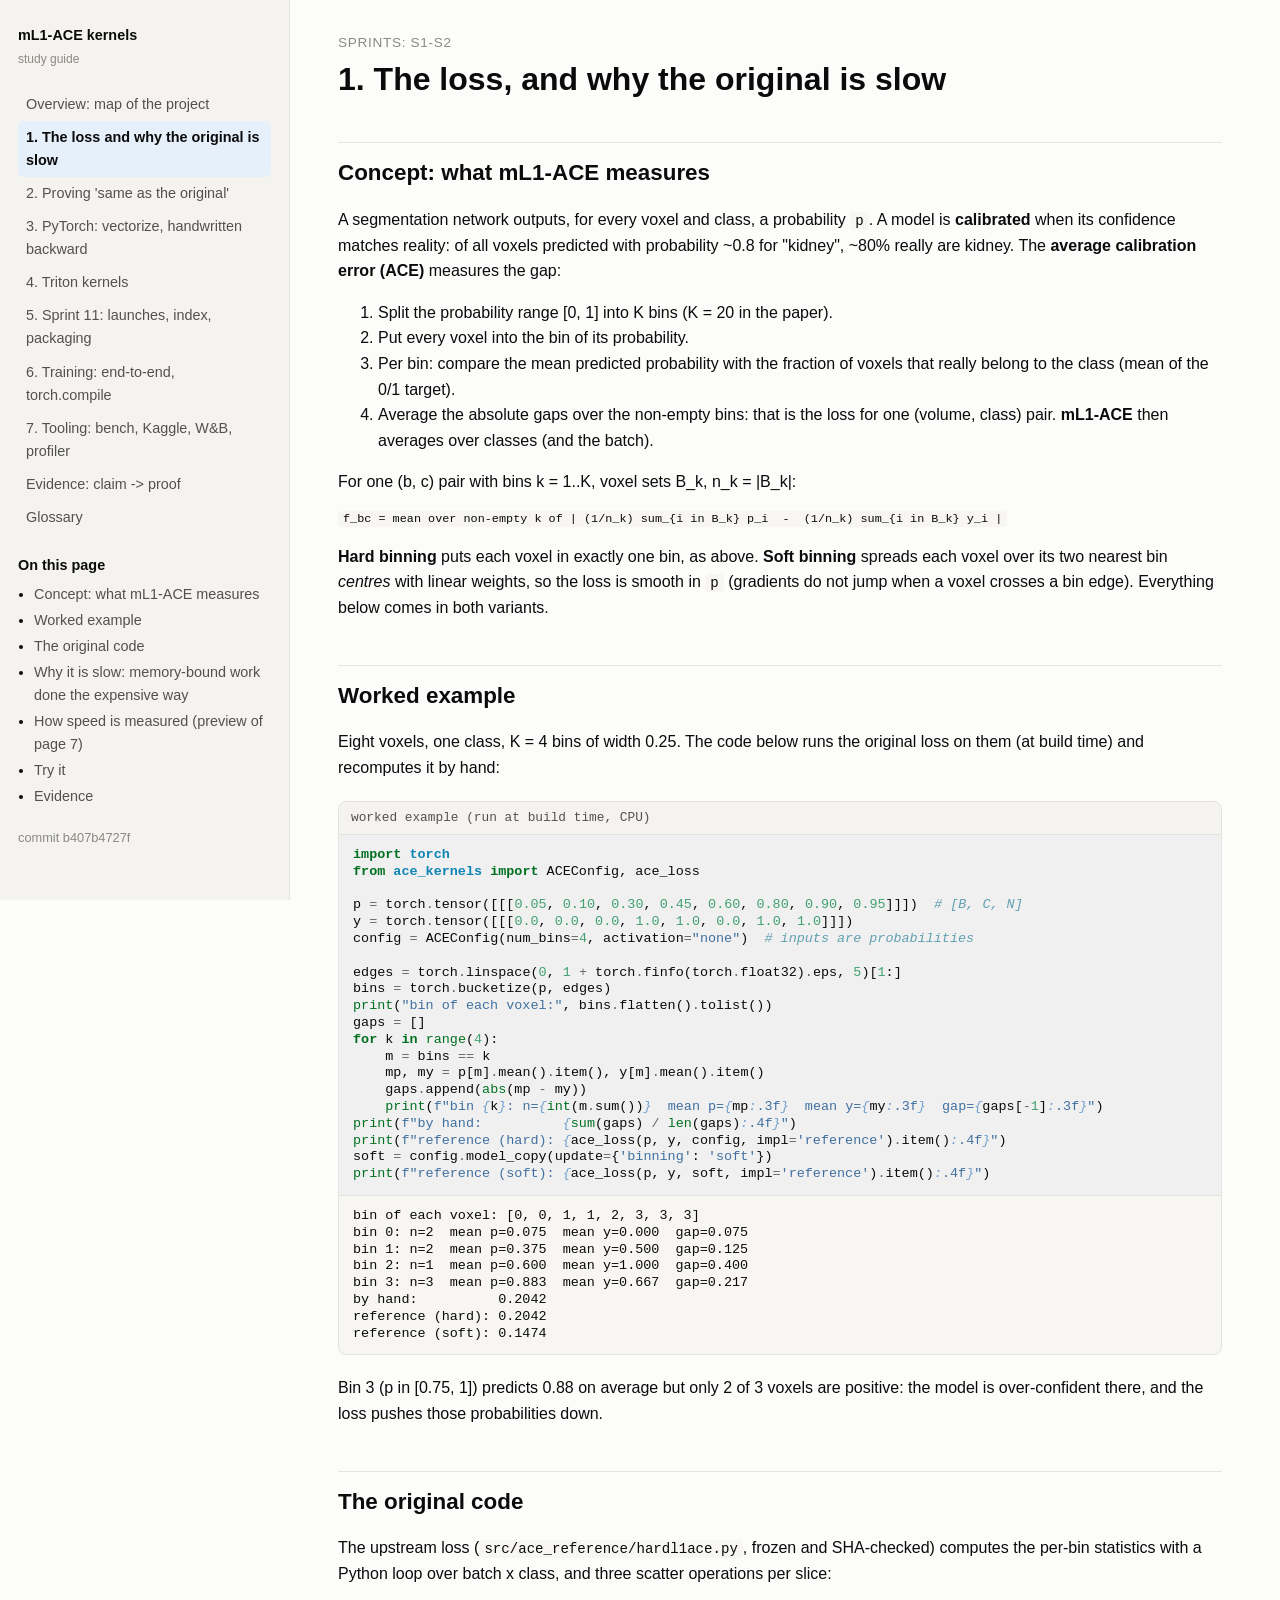
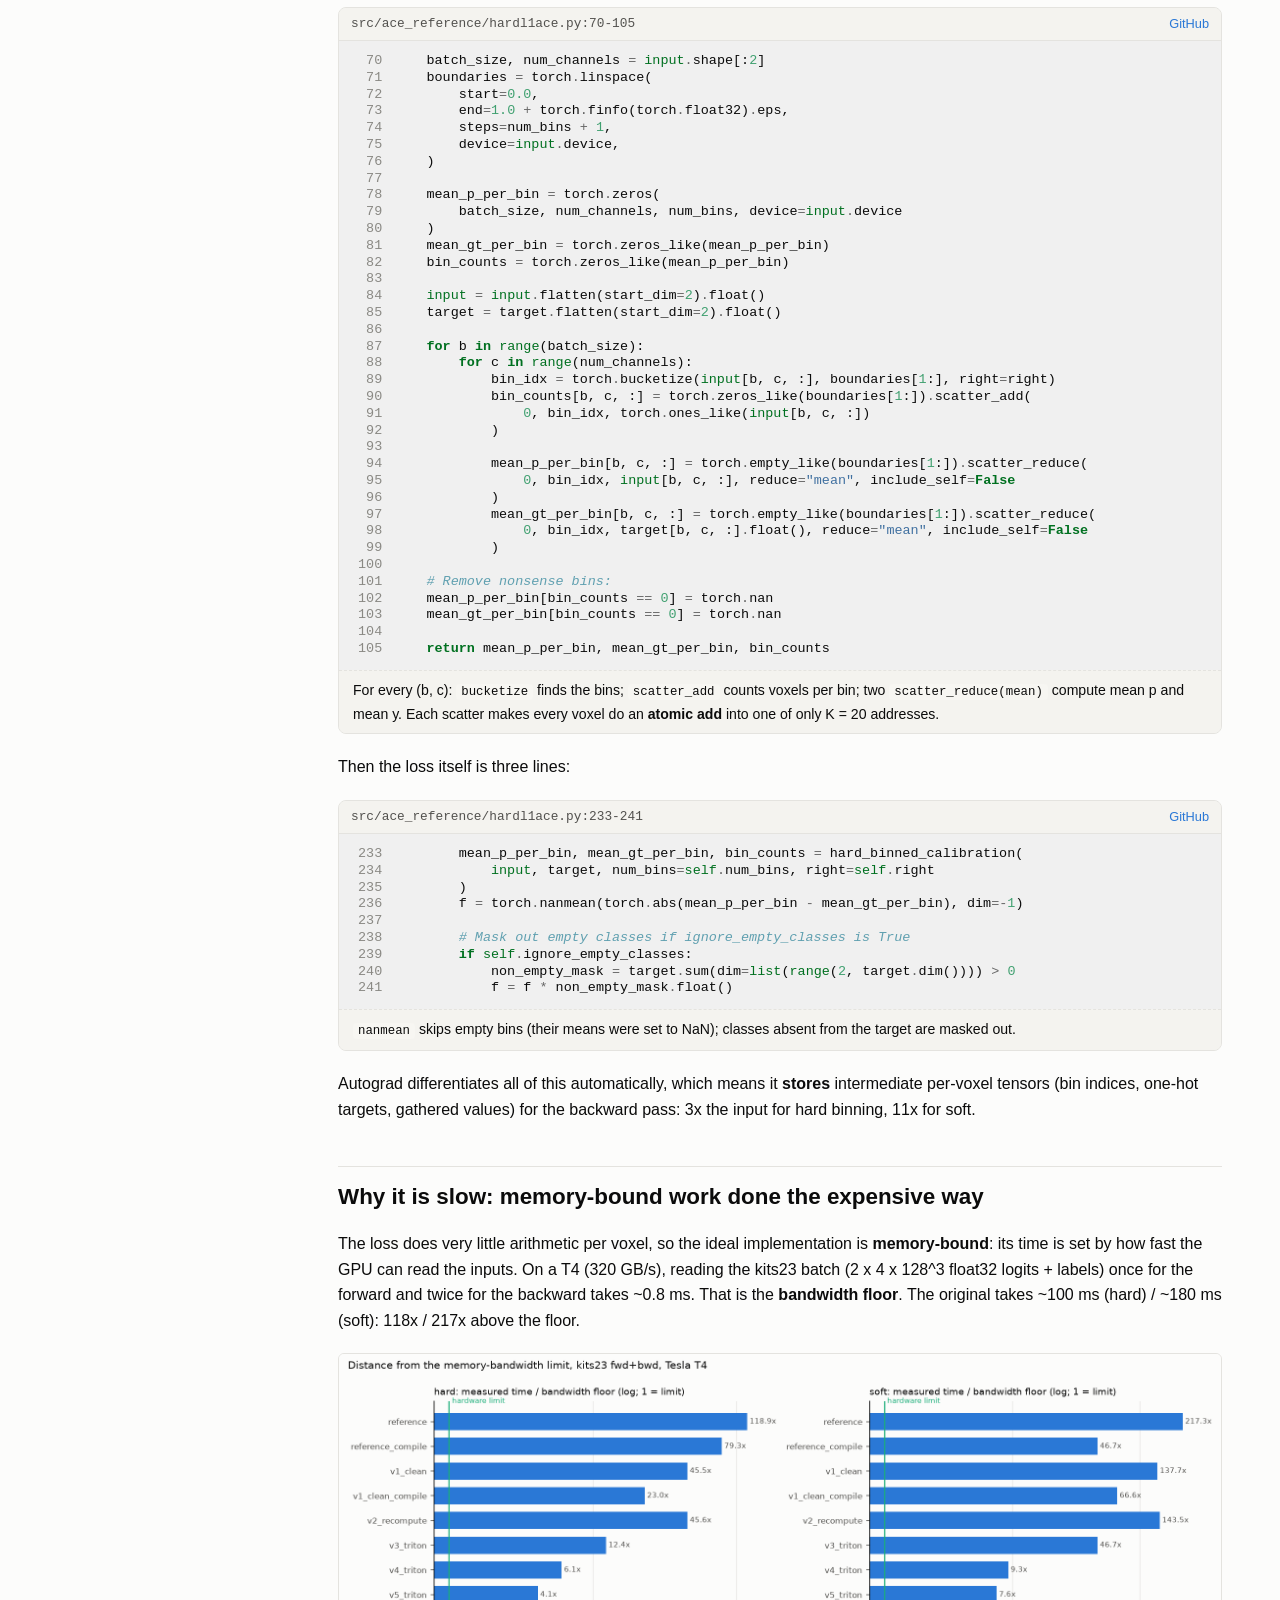
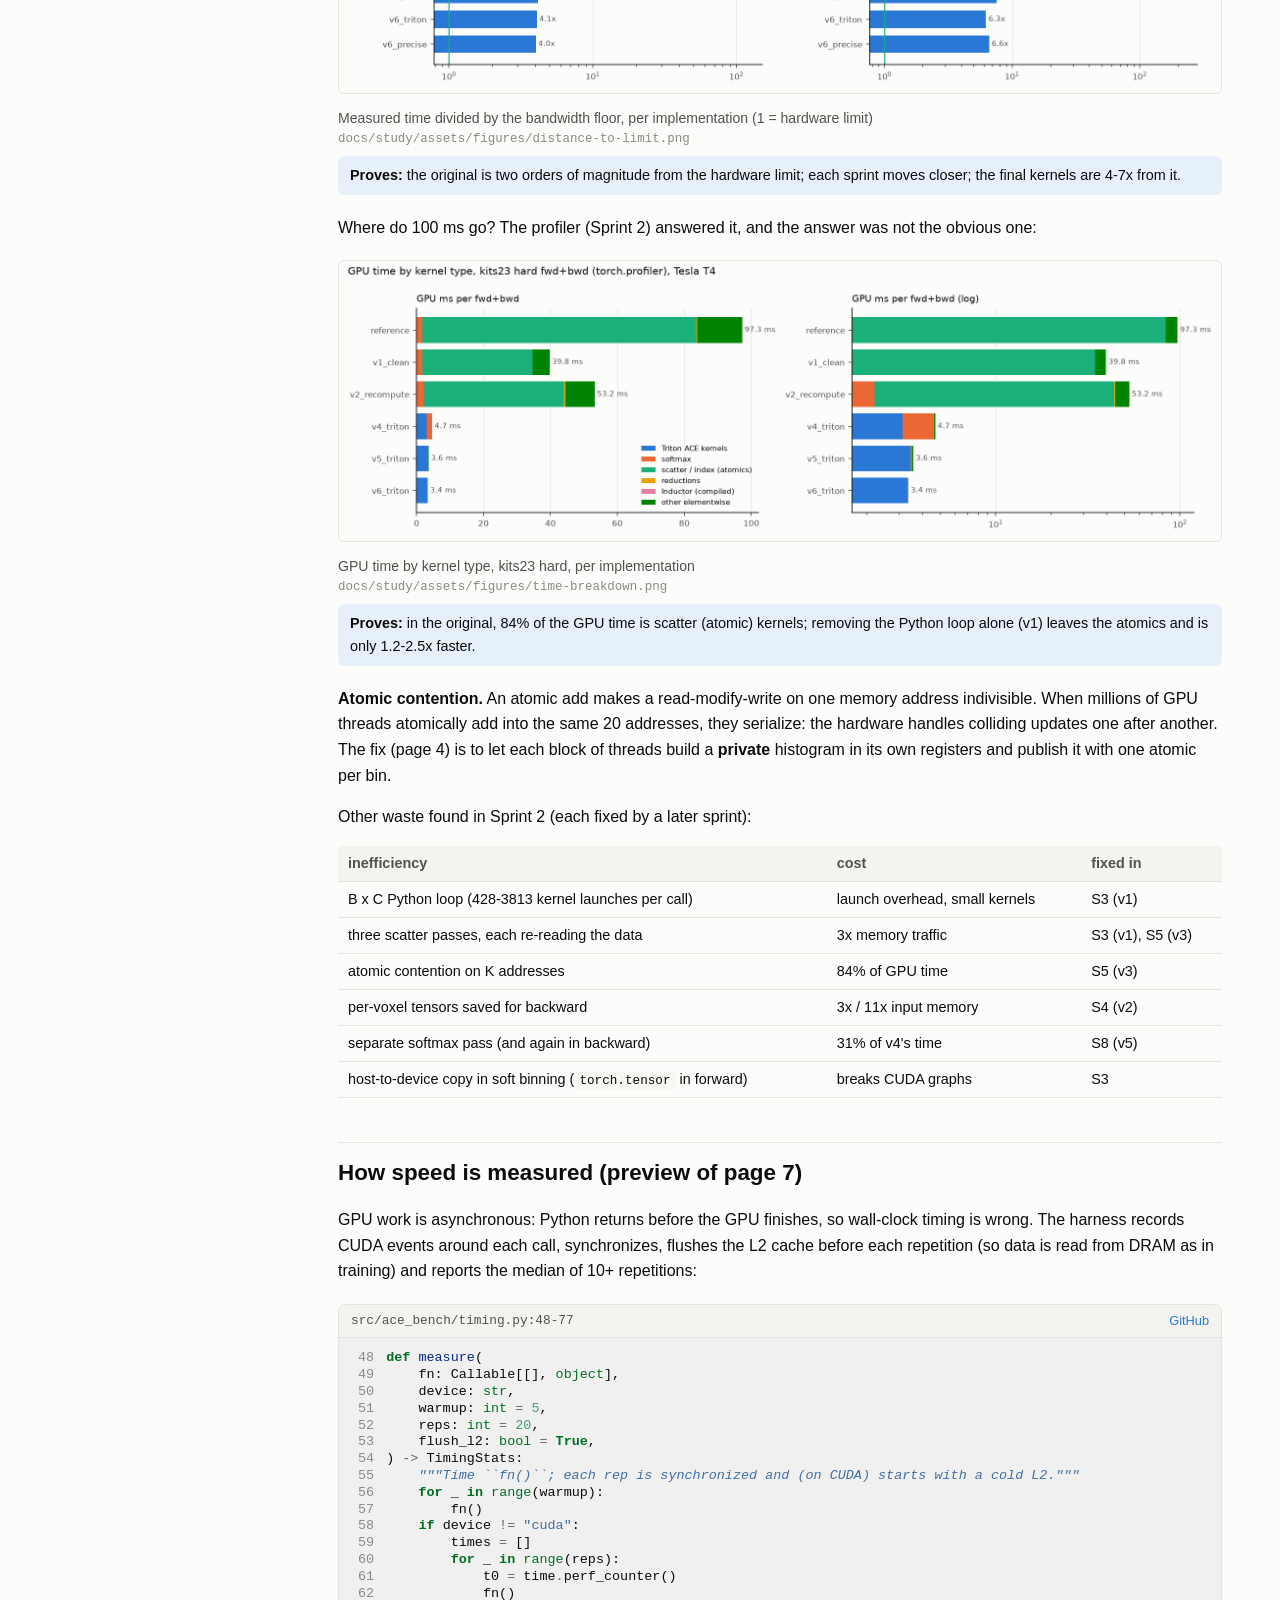
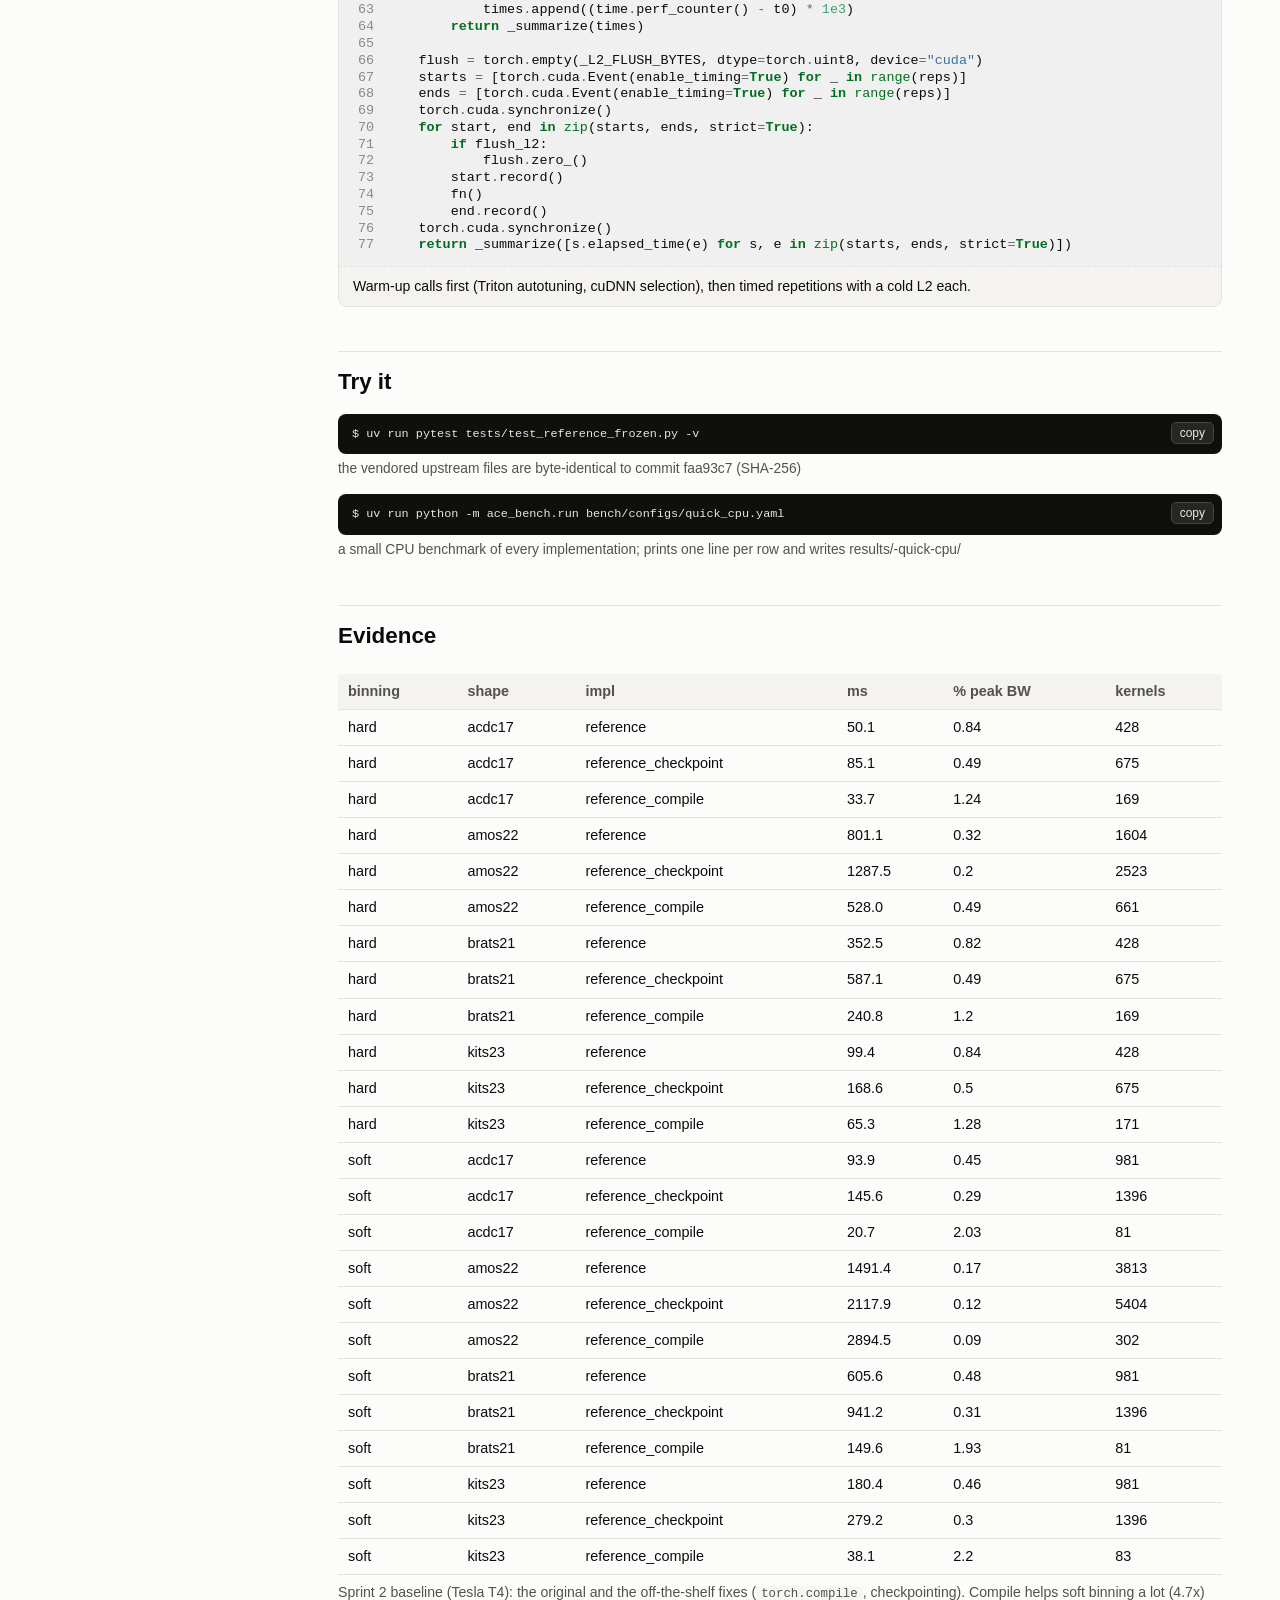
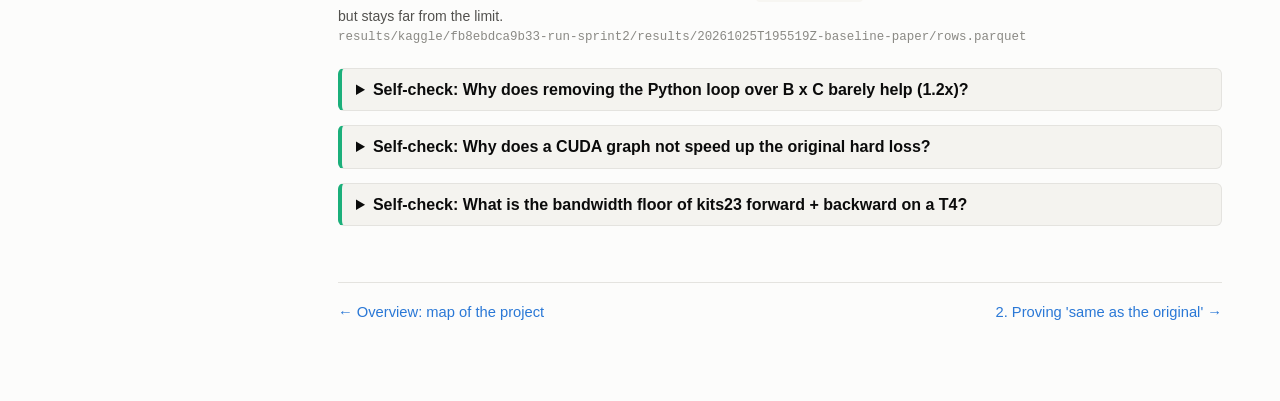
==== docs/study/01-loss.html @ 089df3e0 "Study guide: browser pages for the whole project (docs/study) - ace_bench.study: Markdown + directiv" ====
<!doctype html>
<html lang="en"><head><meta charset="utf-8">
<meta name="viewport" content="width=device-width, initial-scale=1">
<title>1. The loss and why the original is slow | ACE kernels study</title>
<link rel="stylesheet" href="assets/style.css">
<link rel="stylesheet" href="assets/pygments.css">
</head><body>
<aside class="side"><a class="brand" href="index.html">mL1-ACE kernels<br>
<small>study guide</small></a><ol class="pages"><li class=""><a href="index.html">Overview: map of the project</a></li><li class="current"><a href="01-loss.html">1. The loss and why the original is slow</a></li><li class=""><a href="02-correctness.html">2. Proving &#x27;same as the original&#x27;</a></li><li class=""><a href="03-pytorch.html">3. PyTorch: vectorize, handwritten backward</a></li><li class=""><a href="04-triton.html">4. Triton kernels</a></li><li class=""><a href="05-sprint11.html">5. Sprint 11: launches, index, packaging</a></li><li class=""><a href="06-training.html">6. Training: end-to-end, torch.compile</a></li><li class=""><a href="07-tooling.html">7. Tooling: bench, Kaggle, W&amp;B, profiler</a></li><li class=""><a href="evidence.html">Evidence: claim -&gt; proof</a></li><li class=""><a href="glossary.html">Glossary</a></li></ol>
<div class="toc"><b>On this page</b><ul><li><a href="#concept-what-ml1-ace-measures">Concept: what mL1-ACE measures</a></li><li><a href="#worked-example">Worked example</a></li><li><a href="#the-original-code">The original code</a></li><li><a href="#why-it-is-slow-memory-bound-work-done-the-expensive-way">Why it is slow: memory-bound work done the expensive way</a></li><li><a href="#how-speed-is-measured-preview-of-page-7">How speed is measured (preview of page 7)</a></li><li><a href="#try-it">Try it</a></li><li><a href="#evidence">Evidence</a></li></ul></div>
<p class="meta">commit b407b4727f</p></aside>
<main><p class="sprints">Sprints: S1-S2</p><h1 id="1-the-loss-and-why-the-original-is-slow">1. The loss, and why the original is slow</h1>
<h2 id="concept-what-ml1-ace-measures">Concept: what mL1-ACE measures</h2>
<p>A segmentation network outputs, for every voxel and class, a probability <code>p</code>. A
model is <strong>calibrated</strong> when its confidence matches reality: of all voxels predicted
with probability ~0.8 for "kidney", ~80% really are kidney. The <strong>average calibration
error (ACE)</strong> measures the gap:</p>
<ol>
<li>Split the probability range [0, 1] into K bins (K = 20 in the paper).</li>
<li>Put every voxel into the bin of its probability.</li>
<li>Per bin: compare the mean predicted probability with the fraction of voxels that
   really belong to the class (mean of the 0/1 target).</li>
<li>Average the absolute gaps over the non-empty bins: that is the loss for one
   (volume, class) pair. <strong>mL1-ACE</strong> then averages over classes (and the batch).</li>
</ol>
<p>For one (b, c) pair with bins k = 1..K, voxel sets B_k, n_k = |B_k|:</p>
<pre><code>f_bc = mean over non-empty k of | (1/n_k) sum_{i in B_k} p_i  -  (1/n_k) sum_{i in B_k} y_i |
</code></pre>
<p><strong>Hard binning</strong> puts each voxel in exactly one bin, as above. <strong>Soft binning</strong>
spreads each voxel over its two nearest bin <em>centres</em> with linear weights, so the loss
is smooth in <code>p</code> (gradients do not jump when a voxel crosses a bin edge). Everything
below comes in both variants.</p>
<h2 id="worked-example">Worked example</h2>
<p>Eight voxels, one class, K = 4 bins of width 0.25. The code below runs the original
loss on them (at build time) and recomputes it by hand:</p>
<figure class="exec"><div class="code-head"><span class="path">worked example (run at build time, CPU)</span></div><div class="highlight"><pre><span></span><span class="kn">import</span><span class="w"> </span><span class="nn">torch</span>
<span class="kn">from</span><span class="w"> </span><span class="nn">ace_kernels</span><span class="w"> </span><span class="kn">import</span> <span class="n">ACEConfig</span><span class="p">,</span> <span class="n">ace_loss</span>

<span class="n">p</span> <span class="o">=</span> <span class="n">torch</span><span class="o">.</span><span class="n">tensor</span><span class="p">([[[</span><span class="mf">0.05</span><span class="p">,</span> <span class="mf">0.10</span><span class="p">,</span> <span class="mf">0.30</span><span class="p">,</span> <span class="mf">0.45</span><span class="p">,</span> <span class="mf">0.60</span><span class="p">,</span> <span class="mf">0.80</span><span class="p">,</span> <span class="mf">0.90</span><span class="p">,</span> <span class="mf">0.95</span><span class="p">]]])</span>  <span class="c1"># [B, C, N]</span>
<span class="n">y</span> <span class="o">=</span> <span class="n">torch</span><span class="o">.</span><span class="n">tensor</span><span class="p">([[[</span><span class="mf">0.0</span><span class="p">,</span> <span class="mf">0.0</span><span class="p">,</span> <span class="mf">0.0</span><span class="p">,</span> <span class="mf">1.0</span><span class="p">,</span> <span class="mf">1.0</span><span class="p">,</span> <span class="mf">0.0</span><span class="p">,</span> <span class="mf">1.0</span><span class="p">,</span> <span class="mf">1.0</span><span class="p">]]])</span>
<span class="n">config</span> <span class="o">=</span> <span class="n">ACEConfig</span><span class="p">(</span><span class="n">num_bins</span><span class="o">=</span><span class="mi">4</span><span class="p">,</span> <span class="n">activation</span><span class="o">=</span><span class="s2">"none"</span><span class="p">)</span>  <span class="c1"># inputs are probabilities</span>

<span class="n">edges</span> <span class="o">=</span> <span class="n">torch</span><span class="o">.</span><span class="n">linspace</span><span class="p">(</span><span class="mi">0</span><span class="p">,</span> <span class="mi">1</span> <span class="o">+</span> <span class="n">torch</span><span class="o">.</span><span class="n">finfo</span><span class="p">(</span><span class="n">torch</span><span class="o">.</span><span class="n">float32</span><span class="p">)</span><span class="o">.</span><span class="n">eps</span><span class="p">,</span> <span class="mi">5</span><span class="p">)[</span><span class="mi">1</span><span class="p">:]</span>
<span class="n">bins</span> <span class="o">=</span> <span class="n">torch</span><span class="o">.</span><span class="n">bucketize</span><span class="p">(</span><span class="n">p</span><span class="p">,</span> <span class="n">edges</span><span class="p">)</span>
<span class="nb">print</span><span class="p">(</span><span class="s2">"bin of each voxel:"</span><span class="p">,</span> <span class="n">bins</span><span class="o">.</span><span class="n">flatten</span><span class="p">()</span><span class="o">.</span><span class="n">tolist</span><span class="p">())</span>
<span class="n">gaps</span> <span class="o">=</span> <span class="p">[]</span>
<span class="k">for</span> <span class="n">k</span> <span class="ow">in</span> <span class="nb">range</span><span class="p">(</span><span class="mi">4</span><span class="p">):</span>
    <span class="n">m</span> <span class="o">=</span> <span class="n">bins</span> <span class="o">==</span> <span class="n">k</span>
    <span class="n">mp</span><span class="p">,</span> <span class="n">my</span> <span class="o">=</span> <span class="n">p</span><span class="p">[</span><span class="n">m</span><span class="p">]</span><span class="o">.</span><span class="n">mean</span><span class="p">()</span><span class="o">.</span><span class="n">item</span><span class="p">(),</span> <span class="n">y</span><span class="p">[</span><span class="n">m</span><span class="p">]</span><span class="o">.</span><span class="n">mean</span><span class="p">()</span><span class="o">.</span><span class="n">item</span><span class="p">()</span>
    <span class="n">gaps</span><span class="o">.</span><span class="n">append</span><span class="p">(</span><span class="nb">abs</span><span class="p">(</span><span class="n">mp</span> <span class="o">-</span> <span class="n">my</span><span class="p">))</span>
    <span class="nb">print</span><span class="p">(</span><span class="sa">f</span><span class="s2">"bin </span><span class="si">{</span><span class="n">k</span><span class="si">}</span><span class="s2">: n=</span><span class="si">{</span><span class="nb">int</span><span class="p">(</span><span class="n">m</span><span class="o">.</span><span class="n">sum</span><span class="p">())</span><span class="si">}</span><span class="s2">  mean p=</span><span class="si">{</span><span class="n">mp</span><span class="si">:</span><span class="s2">.3f</span><span class="si">}</span><span class="s2">  mean y=</span><span class="si">{</span><span class="n">my</span><span class="si">:</span><span class="s2">.3f</span><span class="si">}</span><span class="s2">  gap=</span><span class="si">{</span><span class="n">gaps</span><span class="p">[</span><span class="o">-</span><span class="mi">1</span><span class="p">]</span><span class="si">:</span><span class="s2">.3f</span><span class="si">}</span><span class="s2">"</span><span class="p">)</span>
<span class="nb">print</span><span class="p">(</span><span class="sa">f</span><span class="s2">"by hand:          </span><span class="si">{</span><span class="nb">sum</span><span class="p">(</span><span class="n">gaps</span><span class="p">)</span><span class="w"> </span><span class="o">/</span><span class="w"> </span><span class="nb">len</span><span class="p">(</span><span class="n">gaps</span><span class="p">)</span><span class="si">:</span><span class="s2">.4f</span><span class="si">}</span><span class="s2">"</span><span class="p">)</span>
<span class="nb">print</span><span class="p">(</span><span class="sa">f</span><span class="s2">"reference (hard): </span><span class="si">{</span><span class="n">ace_loss</span><span class="p">(</span><span class="n">p</span><span class="p">,</span><span class="w"> </span><span class="n">y</span><span class="p">,</span><span class="w"> </span><span class="n">config</span><span class="p">,</span><span class="w"> </span><span class="n">impl</span><span class="o">=</span><span class="s1">'reference'</span><span class="p">)</span><span class="o">.</span><span class="n">item</span><span class="p">()</span><span class="si">:</span><span class="s2">.4f</span><span class="si">}</span><span class="s2">"</span><span class="p">)</span>
<span class="n">soft</span> <span class="o">=</span> <span class="n">config</span><span class="o">.</span><span class="n">model_copy</span><span class="p">(</span><span class="n">update</span><span class="o">=</span><span class="p">{</span><span class="s1">'binning'</span><span class="p">:</span> <span class="s1">'soft'</span><span class="p">})</span>
<span class="nb">print</span><span class="p">(</span><span class="sa">f</span><span class="s2">"reference (soft): </span><span class="si">{</span><span class="n">ace_loss</span><span class="p">(</span><span class="n">p</span><span class="p">,</span><span class="w"> </span><span class="n">y</span><span class="p">,</span><span class="w"> </span><span class="n">soft</span><span class="p">,</span><span class="w"> </span><span class="n">impl</span><span class="o">=</span><span class="s1">'reference'</span><span class="p">)</span><span class="o">.</span><span class="n">item</span><span class="p">()</span><span class="si">:</span><span class="s2">.4f</span><span class="si">}</span><span class="s2">"</span><span class="p">)</span>
</pre></div>
<pre class="output">bin of each voxel: [0, 0, 1, 1, 2, 3, 3, 3]
bin 0: n=2  mean p=0.075  mean y=0.000  gap=0.075
bin 1: n=2  mean p=0.375  mean y=0.500  gap=0.125
bin 2: n=1  mean p=0.600  mean y=1.000  gap=0.400
bin 3: n=3  mean p=0.883  mean y=0.667  gap=0.217
by hand:          0.2042
reference (hard): 0.2042
reference (soft): 0.1474</pre></figure>
<p>Bin 3 (p in [0.75, 1]) predicts 0.88 on average but only 2 of 3 voxels are positive:
the model is over-confident there, and the loss pushes those probabilities down.</p>
<h2 id="the-original-code">The original code</h2>
<p>The upstream loss (<code>src/ace_reference/hardl1ace.py</code>, frozen and SHA-checked) computes
the per-bin statistics with a Python loop over batch x class, and three scatter
operations per slice:</p>
<figure class="code"><div class="code-head"><span class="path">src/ace_reference/hardl1ace.py:70-105</span><a href="https://github.com/kapitan05/ace-kernels/blob/b407b4727fb5e70160d718f64cf7debc8ea716c3/src/ace_reference/hardl1ace.py#L70-L105" target="_blank" rel="noopener">GitHub</a></div><div class="highlight"><pre><span></span><span class="linenos"> 70</span>    <span class="n">batch_size</span><span class="p">,</span> <span class="n">num_channels</span> <span class="o">=</span> <span class="nb">input</span><span class="o">.</span><span class="n">shape</span><span class="p">[:</span><span class="mi">2</span><span class="p">]</span>
<span class="linenos"> 71</span>    <span class="n">boundaries</span> <span class="o">=</span> <span class="n">torch</span><span class="o">.</span><span class="n">linspace</span><span class="p">(</span>
<span class="linenos"> 72</span>        <span class="n">start</span><span class="o">=</span><span class="mf">0.0</span><span class="p">,</span>
<span class="linenos"> 73</span>        <span class="n">end</span><span class="o">=</span><span class="mf">1.0</span> <span class="o">+</span> <span class="n">torch</span><span class="o">.</span><span class="n">finfo</span><span class="p">(</span><span class="n">torch</span><span class="o">.</span><span class="n">float32</span><span class="p">)</span><span class="o">.</span><span class="n">eps</span><span class="p">,</span>
<span class="linenos"> 74</span>        <span class="n">steps</span><span class="o">=</span><span class="n">num_bins</span> <span class="o">+</span> <span class="mi">1</span><span class="p">,</span>
<span class="linenos"> 75</span>        <span class="n">device</span><span class="o">=</span><span class="nb">input</span><span class="o">.</span><span class="n">device</span><span class="p">,</span>
<span class="linenos"> 76</span>    <span class="p">)</span>
<span class="linenos"> 77</span>
<span class="linenos"> 78</span>    <span class="n">mean_p_per_bin</span> <span class="o">=</span> <span class="n">torch</span><span class="o">.</span><span class="n">zeros</span><span class="p">(</span>
<span class="linenos"> 79</span>        <span class="n">batch_size</span><span class="p">,</span> <span class="n">num_channels</span><span class="p">,</span> <span class="n">num_bins</span><span class="p">,</span> <span class="n">device</span><span class="o">=</span><span class="nb">input</span><span class="o">.</span><span class="n">device</span>
<span class="linenos"> 80</span>    <span class="p">)</span>
<span class="linenos"> 81</span>    <span class="n">mean_gt_per_bin</span> <span class="o">=</span> <span class="n">torch</span><span class="o">.</span><span class="n">zeros_like</span><span class="p">(</span><span class="n">mean_p_per_bin</span><span class="p">)</span>
<span class="linenos"> 82</span>    <span class="n">bin_counts</span> <span class="o">=</span> <span class="n">torch</span><span class="o">.</span><span class="n">zeros_like</span><span class="p">(</span><span class="n">mean_p_per_bin</span><span class="p">)</span>
<span class="linenos"> 83</span>
<span class="linenos"> 84</span>    <span class="nb">input</span> <span class="o">=</span> <span class="nb">input</span><span class="o">.</span><span class="n">flatten</span><span class="p">(</span><span class="n">start_dim</span><span class="o">=</span><span class="mi">2</span><span class="p">)</span><span class="o">.</span><span class="n">float</span><span class="p">()</span>
<span class="linenos"> 85</span>    <span class="n">target</span> <span class="o">=</span> <span class="n">target</span><span class="o">.</span><span class="n">flatten</span><span class="p">(</span><span class="n">start_dim</span><span class="o">=</span><span class="mi">2</span><span class="p">)</span><span class="o">.</span><span class="n">float</span><span class="p">()</span>
<span class="linenos"> 86</span>
<span class="linenos"> 87</span>    <span class="k">for</span> <span class="n">b</span> <span class="ow">in</span> <span class="nb">range</span><span class="p">(</span><span class="n">batch_size</span><span class="p">):</span>
<span class="linenos"> 88</span>        <span class="k">for</span> <span class="n">c</span> <span class="ow">in</span> <span class="nb">range</span><span class="p">(</span><span class="n">num_channels</span><span class="p">):</span>
<span class="linenos"> 89</span>            <span class="n">bin_idx</span> <span class="o">=</span> <span class="n">torch</span><span class="o">.</span><span class="n">bucketize</span><span class="p">(</span><span class="nb">input</span><span class="p">[</span><span class="n">b</span><span class="p">,</span> <span class="n">c</span><span class="p">,</span> <span class="p">:],</span> <span class="n">boundaries</span><span class="p">[</span><span class="mi">1</span><span class="p">:],</span> <span class="n">right</span><span class="o">=</span><span class="n">right</span><span class="p">)</span>
<span class="linenos"> 90</span>            <span class="n">bin_counts</span><span class="p">[</span><span class="n">b</span><span class="p">,</span> <span class="n">c</span><span class="p">,</span> <span class="p">:]</span> <span class="o">=</span> <span class="n">torch</span><span class="o">.</span><span class="n">zeros_like</span><span class="p">(</span><span class="n">boundaries</span><span class="p">[</span><span class="mi">1</span><span class="p">:])</span><span class="o">.</span><span class="n">scatter_add</span><span class="p">(</span>
<span class="linenos"> 91</span>                <span class="mi">0</span><span class="p">,</span> <span class="n">bin_idx</span><span class="p">,</span> <span class="n">torch</span><span class="o">.</span><span class="n">ones_like</span><span class="p">(</span><span class="nb">input</span><span class="p">[</span><span class="n">b</span><span class="p">,</span> <span class="n">c</span><span class="p">,</span> <span class="p">:])</span>
<span class="linenos"> 92</span>            <span class="p">)</span>
<span class="linenos"> 93</span>
<span class="linenos"> 94</span>            <span class="n">mean_p_per_bin</span><span class="p">[</span><span class="n">b</span><span class="p">,</span> <span class="n">c</span><span class="p">,</span> <span class="p">:]</span> <span class="o">=</span> <span class="n">torch</span><span class="o">.</span><span class="n">empty_like</span><span class="p">(</span><span class="n">boundaries</span><span class="p">[</span><span class="mi">1</span><span class="p">:])</span><span class="o">.</span><span class="n">scatter_reduce</span><span class="p">(</span>
<span class="linenos"> 95</span>                <span class="mi">0</span><span class="p">,</span> <span class="n">bin_idx</span><span class="p">,</span> <span class="nb">input</span><span class="p">[</span><span class="n">b</span><span class="p">,</span> <span class="n">c</span><span class="p">,</span> <span class="p">:],</span> <span class="n">reduce</span><span class="o">=</span><span class="s2">"mean"</span><span class="p">,</span> <span class="n">include_self</span><span class="o">=</span><span class="kc">False</span>
<span class="linenos"> 96</span>            <span class="p">)</span>
<span class="linenos"> 97</span>            <span class="n">mean_gt_per_bin</span><span class="p">[</span><span class="n">b</span><span class="p">,</span> <span class="n">c</span><span class="p">,</span> <span class="p">:]</span> <span class="o">=</span> <span class="n">torch</span><span class="o">.</span><span class="n">empty_like</span><span class="p">(</span><span class="n">boundaries</span><span class="p">[</span><span class="mi">1</span><span class="p">:])</span><span class="o">.</span><span class="n">scatter_reduce</span><span class="p">(</span>
<span class="linenos"> 98</span>                <span class="mi">0</span><span class="p">,</span> <span class="n">bin_idx</span><span class="p">,</span> <span class="n">target</span><span class="p">[</span><span class="n">b</span><span class="p">,</span> <span class="n">c</span><span class="p">,</span> <span class="p">:]</span><span class="o">.</span><span class="n">float</span><span class="p">(),</span> <span class="n">reduce</span><span class="o">=</span><span class="s2">"mean"</span><span class="p">,</span> <span class="n">include_self</span><span class="o">=</span><span class="kc">False</span>
<span class="linenos"> 99</span>            <span class="p">)</span>
<span class="linenos">100</span>
<span class="linenos">101</span>    <span class="c1"># Remove nonsense bins:</span>
<span class="linenos">102</span>    <span class="n">mean_p_per_bin</span><span class="p">[</span><span class="n">bin_counts</span> <span class="o">==</span> <span class="mi">0</span><span class="p">]</span> <span class="o">=</span> <span class="n">torch</span><span class="o">.</span><span class="n">nan</span>
<span class="linenos">103</span>    <span class="n">mean_gt_per_bin</span><span class="p">[</span><span class="n">bin_counts</span> <span class="o">==</span> <span class="mi">0</span><span class="p">]</span> <span class="o">=</span> <span class="n">torch</span><span class="o">.</span><span class="n">nan</span>
<span class="linenos">104</span>
<span class="linenos">105</span>    <span class="k">return</span> <span class="n">mean_p_per_bin</span><span class="p">,</span> <span class="n">mean_gt_per_bin</span><span class="p">,</span> <span class="n">bin_counts</span>
</pre></div>
<p class="code-note">For every (b, c): <code>bucketize</code> finds the bins; <code>scatter_add</code> counts voxels per bin; two <code>scatter_reduce(mean)</code> compute mean p and mean y. Each scatter makes every voxel do an <strong>atomic add</strong> into one of only K = 20 addresses.</p></figure>
<p>Then the loss itself is three lines:</p>
<figure class="code"><div class="code-head"><span class="path">src/ace_reference/hardl1ace.py:233-241</span><a href="https://github.com/kapitan05/ace-kernels/blob/b407b4727fb5e70160d718f64cf7debc8ea716c3/src/ace_reference/hardl1ace.py#L233-L241" target="_blank" rel="noopener">GitHub</a></div><div class="highlight"><pre><span></span><span class="linenos">233</span>        <span class="n">mean_p_per_bin</span><span class="p">,</span> <span class="n">mean_gt_per_bin</span><span class="p">,</span> <span class="n">bin_counts</span> <span class="o">=</span> <span class="n">hard_binned_calibration</span><span class="p">(</span>
<span class="linenos">234</span>            <span class="nb">input</span><span class="p">,</span> <span class="n">target</span><span class="p">,</span> <span class="n">num_bins</span><span class="o">=</span><span class="bp">self</span><span class="o">.</span><span class="n">num_bins</span><span class="p">,</span> <span class="n">right</span><span class="o">=</span><span class="bp">self</span><span class="o">.</span><span class="n">right</span>
<span class="linenos">235</span>        <span class="p">)</span>
<span class="linenos">236</span>        <span class="n">f</span> <span class="o">=</span> <span class="n">torch</span><span class="o">.</span><span class="n">nanmean</span><span class="p">(</span><span class="n">torch</span><span class="o">.</span><span class="n">abs</span><span class="p">(</span><span class="n">mean_p_per_bin</span> <span class="o">-</span> <span class="n">mean_gt_per_bin</span><span class="p">),</span> <span class="n">dim</span><span class="o">=-</span><span class="mi">1</span><span class="p">)</span>
<span class="linenos">237</span>
<span class="linenos">238</span>        <span class="c1"># Mask out empty classes if ignore_empty_classes is True</span>
<span class="linenos">239</span>        <span class="k">if</span> <span class="bp">self</span><span class="o">.</span><span class="n">ignore_empty_classes</span><span class="p">:</span>
<span class="linenos">240</span>            <span class="n">non_empty_mask</span> <span class="o">=</span> <span class="n">target</span><span class="o">.</span><span class="n">sum</span><span class="p">(</span><span class="n">dim</span><span class="o">=</span><span class="nb">list</span><span class="p">(</span><span class="nb">range</span><span class="p">(</span><span class="mi">2</span><span class="p">,</span> <span class="n">target</span><span class="o">.</span><span class="n">dim</span><span class="p">())))</span> <span class="o">&gt;</span> <span class="mi">0</span>
<span class="linenos">241</span>            <span class="n">f</span> <span class="o">=</span> <span class="n">f</span> <span class="o">*</span> <span class="n">non_empty_mask</span><span class="o">.</span><span class="n">float</span><span class="p">()</span>
</pre></div>
<p class="code-note"><code>nanmean</code> skips empty bins (their means were set to NaN); classes absent from the target are masked out.</p></figure>
<p>Autograd differentiates all of this automatically, which means it <strong>stores</strong>
intermediate per-voxel tensors (bin indices, one-hot targets, gathered values) for the
backward pass: 3x the input for hard binning, 11x for soft.</p>
<h2 id="why-it-is-slow-memory-bound-work-done-the-expensive-way">Why it is slow: memory-bound work done the expensive way</h2>
<p>The loss does very little arithmetic per voxel, so the ideal implementation is
<strong>memory-bound</strong>: its time is set by how fast the GPU can read the inputs. On a T4
(320 GB/s), reading the kits23 batch (2 x 4 x 128^3 float32 logits + labels) once for
the forward and twice for the backward takes ~0.8 ms. That is the <strong>bandwidth floor</strong>.
The original takes ~100 ms (hard) / ~180 ms (soft): 118x / 217x above the floor.</p>
<figure class="plot"><img src="assets/plots/docs_study_assets_figures_distance-to-limit.png" alt="Measured time divided by the bandwidth floor, per implementation (1 = hardware limit)" loading="lazy"><figcaption>Measured time divided by the bandwidth floor, per implementation (1 = hardware limit) <span class="src">docs/study/assets/figures/distance-to-limit.png</span></figcaption><p class="proves"><b>Proves:</b> the original is two orders of magnitude from the hardware limit; each sprint moves closer; the final kernels are 4-7x from it.</p></figure>
<p>Where do 100 ms go? The profiler (Sprint 2) answered it, and the answer was not the
obvious one:</p>
<figure class="plot"><img src="assets/plots/docs_study_assets_figures_time-breakdown.png" alt="GPU time by kernel type, kits23 hard, per implementation" loading="lazy"><figcaption>GPU time by kernel type, kits23 hard, per implementation <span class="src">docs/study/assets/figures/time-breakdown.png</span></figcaption><p class="proves"><b>Proves:</b> in the original, 84% of the GPU time is scatter (atomic) kernels; removing the Python loop alone (v1) leaves the atomics and is only 1.2-2.5x faster.</p></figure>
<p><strong>Atomic contention.</strong> An atomic add makes a read-modify-write on one memory address
indivisible. When millions of GPU threads atomically add into the same 20 addresses,
they serialize: the hardware handles colliding updates one after another. The fix
(page 4) is to let each block of threads build a <strong>private</strong> histogram in its own
registers and publish it with one atomic per bin.</p>
<p>Other waste found in Sprint 2 (each fixed by a later sprint):</p>
<table>
<thead>
<tr>
<th>inefficiency</th>
<th>cost</th>
<th>fixed in</th>
</tr>
</thead>
<tbody>
<tr>
<td>B x C Python loop (428-3813 kernel launches per call)</td>
<td>launch overhead, small kernels</td>
<td>S3 (v1)</td>
</tr>
<tr>
<td>three scatter passes, each re-reading the data</td>
<td>3x memory traffic</td>
<td>S3 (v1), S5 (v3)</td>
</tr>
<tr>
<td>atomic contention on K addresses</td>
<td>84% of GPU time</td>
<td>S5 (v3)</td>
</tr>
<tr>
<td>per-voxel tensors saved for backward</td>
<td>3x / 11x input memory</td>
<td>S4 (v2)</td>
</tr>
<tr>
<td>separate softmax pass (and again in backward)</td>
<td>31% of v4's time</td>
<td>S8 (v5)</td>
</tr>
<tr>
<td>host-to-device copy in soft binning (<code>torch.tensor</code> in forward)</td>
<td>breaks CUDA graphs</td>
<td>S3</td>
</tr>
</tbody>
</table>
<h2 id="how-speed-is-measured-preview-of-page-7">How speed is measured (preview of page 7)</h2>
<p>GPU work is asynchronous: Python returns before the GPU finishes, so wall-clock timing
is wrong. The harness records CUDA events around each call, synchronizes, flushes the
L2 cache before each repetition (so data is read from DRAM as in training) and reports
the median of 10+ repetitions:</p>
<figure class="code"><div class="code-head"><span class="path">src/ace_bench/timing.py:48-77</span><a href="https://github.com/kapitan05/ace-kernels/blob/b407b4727fb5e70160d718f64cf7debc8ea716c3/src/ace_bench/timing.py#L48-L77" target="_blank" rel="noopener">GitHub</a></div><div class="highlight"><pre><span></span><span class="linenos">48</span><span class="k">def</span><span class="w"> </span><span class="nf">measure</span><span class="p">(</span>
<span class="linenos">49</span>    <span class="n">fn</span><span class="p">:</span> <span class="n">Callable</span><span class="p">[[],</span> <span class="nb">object</span><span class="p">],</span>
<span class="linenos">50</span>    <span class="n">device</span><span class="p">:</span> <span class="nb">str</span><span class="p">,</span>
<span class="linenos">51</span>    <span class="n">warmup</span><span class="p">:</span> <span class="nb">int</span> <span class="o">=</span> <span class="mi">5</span><span class="p">,</span>
<span class="linenos">52</span>    <span class="n">reps</span><span class="p">:</span> <span class="nb">int</span> <span class="o">=</span> <span class="mi">20</span><span class="p">,</span>
<span class="linenos">53</span>    <span class="n">flush_l2</span><span class="p">:</span> <span class="nb">bool</span> <span class="o">=</span> <span class="kc">True</span><span class="p">,</span>
<span class="linenos">54</span><span class="p">)</span> <span class="o">-&gt;</span> <span class="n">TimingStats</span><span class="p">:</span>
<span class="linenos">55</span><span class="w">    </span><span class="sd">"""Time ``fn()``; each rep is synchronized and (on CUDA) starts with a cold L2."""</span>
<span class="linenos">56</span>    <span class="k">for</span> <span class="n">_</span> <span class="ow">in</span> <span class="nb">range</span><span class="p">(</span><span class="n">warmup</span><span class="p">):</span>
<span class="linenos">57</span>        <span class="n">fn</span><span class="p">()</span>
<span class="linenos">58</span>    <span class="k">if</span> <span class="n">device</span> <span class="o">!=</span> <span class="s2">"cuda"</span><span class="p">:</span>
<span class="linenos">59</span>        <span class="n">times</span> <span class="o">=</span> <span class="p">[]</span>
<span class="linenos">60</span>        <span class="k">for</span> <span class="n">_</span> <span class="ow">in</span> <span class="nb">range</span><span class="p">(</span><span class="n">reps</span><span class="p">):</span>
<span class="linenos">61</span>            <span class="n">t0</span> <span class="o">=</span> <span class="n">time</span><span class="o">.</span><span class="n">perf_counter</span><span class="p">()</span>
<span class="linenos">62</span>            <span class="n">fn</span><span class="p">()</span>
<span class="linenos">63</span>            <span class="n">times</span><span class="o">.</span><span class="n">append</span><span class="p">((</span><span class="n">time</span><span class="o">.</span><span class="n">perf_counter</span><span class="p">()</span> <span class="o">-</span> <span class="n">t0</span><span class="p">)</span> <span class="o">*</span> <span class="mf">1e3</span><span class="p">)</span>
<span class="linenos">64</span>        <span class="k">return</span> <span class="n">_summarize</span><span class="p">(</span><span class="n">times</span><span class="p">)</span>
<span class="linenos">65</span>
<span class="linenos">66</span>    <span class="n">flush</span> <span class="o">=</span> <span class="n">torch</span><span class="o">.</span><span class="n">empty</span><span class="p">(</span><span class="n">_L2_FLUSH_BYTES</span><span class="p">,</span> <span class="n">dtype</span><span class="o">=</span><span class="n">torch</span><span class="o">.</span><span class="n">uint8</span><span class="p">,</span> <span class="n">device</span><span class="o">=</span><span class="s2">"cuda"</span><span class="p">)</span>
<span class="linenos">67</span>    <span class="n">starts</span> <span class="o">=</span> <span class="p">[</span><span class="n">torch</span><span class="o">.</span><span class="n">cuda</span><span class="o">.</span><span class="n">Event</span><span class="p">(</span><span class="n">enable_timing</span><span class="o">=</span><span class="kc">True</span><span class="p">)</span> <span class="k">for</span> <span class="n">_</span> <span class="ow">in</span> <span class="nb">range</span><span class="p">(</span><span class="n">reps</span><span class="p">)]</span>
<span class="linenos">68</span>    <span class="n">ends</span> <span class="o">=</span> <span class="p">[</span><span class="n">torch</span><span class="o">.</span><span class="n">cuda</span><span class="o">.</span><span class="n">Event</span><span class="p">(</span><span class="n">enable_timing</span><span class="o">=</span><span class="kc">True</span><span class="p">)</span> <span class="k">for</span> <span class="n">_</span> <span class="ow">in</span> <span class="nb">range</span><span class="p">(</span><span class="n">reps</span><span class="p">)]</span>
<span class="linenos">69</span>    <span class="n">torch</span><span class="o">.</span><span class="n">cuda</span><span class="o">.</span><span class="n">synchronize</span><span class="p">()</span>
<span class="linenos">70</span>    <span class="k">for</span> <span class="n">start</span><span class="p">,</span> <span class="n">end</span> <span class="ow">in</span> <span class="nb">zip</span><span class="p">(</span><span class="n">starts</span><span class="p">,</span> <span class="n">ends</span><span class="p">,</span> <span class="n">strict</span><span class="o">=</span><span class="kc">True</span><span class="p">):</span>
<span class="linenos">71</span>        <span class="k">if</span> <span class="n">flush_l2</span><span class="p">:</span>
<span class="linenos">72</span>            <span class="n">flush</span><span class="o">.</span><span class="n">zero_</span><span class="p">()</span>
<span class="linenos">73</span>        <span class="n">start</span><span class="o">.</span><span class="n">record</span><span class="p">()</span>
<span class="linenos">74</span>        <span class="n">fn</span><span class="p">()</span>
<span class="linenos">75</span>        <span class="n">end</span><span class="o">.</span><span class="n">record</span><span class="p">()</span>
<span class="linenos">76</span>    <span class="n">torch</span><span class="o">.</span><span class="n">cuda</span><span class="o">.</span><span class="n">synchronize</span><span class="p">()</span>
<span class="linenos">77</span>    <span class="k">return</span> <span class="n">_summarize</span><span class="p">([</span><span class="n">s</span><span class="o">.</span><span class="n">elapsed_time</span><span class="p">(</span><span class="n">e</span><span class="p">)</span> <span class="k">for</span> <span class="n">s</span><span class="p">,</span> <span class="n">e</span> <span class="ow">in</span> <span class="nb">zip</span><span class="p">(</span><span class="n">starts</span><span class="p">,</span> <span class="n">ends</span><span class="p">,</span> <span class="n">strict</span><span class="o">=</span><span class="kc">True</span><span class="p">)])</span>
</pre></div>
<p class="code-note">Warm-up calls first (Triton autotuning, cuDNN selection), then timed repetitions with a cold L2 each.</p></figure>
<h2 id="try-it">Try it</h2>
<div class="run"><button class="copy" type="button">copy</button><pre><code>$ uv run pytest tests/test_reference_frozen.py -v</code></pre><p class="expect">the vendored upstream files are byte-identical to commit faa93c7 (SHA-256)</p></div>
<div class="run"><button class="copy" type="button">copy</button><pre><code>$ uv run python -m ace_bench.run bench/configs/quick_cpu.yaml</code></pre><p class="expect">a small CPU benchmark of every implementation; prints one line per row and writes results/<timestamp>-quick-cpu/</p></div>
<h2 id="evidence">Evidence</h2>
<figure class="table"><div class="scroll"><table><thead><tr><th>binning</th><th>shape</th><th>impl</th><th>ms</th><th>% peak BW</th><th>kernels</th></tr></thead><tbody><tr><td>hard</td><td>acdc17</td><td>reference</td><td>50.1</td><td>0.84</td><td>428</td></tr><tr><td>hard</td><td>acdc17</td><td>reference_checkpoint</td><td>85.1</td><td>0.49</td><td>675</td></tr><tr><td>hard</td><td>acdc17</td><td>reference_compile</td><td>33.7</td><td>1.24</td><td>169</td></tr><tr><td>hard</td><td>amos22</td><td>reference</td><td>801.1</td><td>0.32</td><td>1604</td></tr><tr><td>hard</td><td>amos22</td><td>reference_checkpoint</td><td>1287.5</td><td>0.2</td><td>2523</td></tr><tr><td>hard</td><td>amos22</td><td>reference_compile</td><td>528.0</td><td>0.49</td><td>661</td></tr><tr><td>hard</td><td>brats21</td><td>reference</td><td>352.5</td><td>0.82</td><td>428</td></tr><tr><td>hard</td><td>brats21</td><td>reference_checkpoint</td><td>587.1</td><td>0.49</td><td>675</td></tr><tr><td>hard</td><td>brats21</td><td>reference_compile</td><td>240.8</td><td>1.2</td><td>169</td></tr><tr><td>hard</td><td>kits23</td><td>reference</td><td>99.4</td><td>0.84</td><td>428</td></tr><tr><td>hard</td><td>kits23</td><td>reference_checkpoint</td><td>168.6</td><td>0.5</td><td>675</td></tr><tr><td>hard</td><td>kits23</td><td>reference_compile</td><td>65.3</td><td>1.28</td><td>171</td></tr><tr><td>soft</td><td>acdc17</td><td>reference</td><td>93.9</td><td>0.45</td><td>981</td></tr><tr><td>soft</td><td>acdc17</td><td>reference_checkpoint</td><td>145.6</td><td>0.29</td><td>1396</td></tr><tr><td>soft</td><td>acdc17</td><td>reference_compile</td><td>20.7</td><td>2.03</td><td>81</td></tr><tr><td>soft</td><td>amos22</td><td>reference</td><td>1491.4</td><td>0.17</td><td>3813</td></tr><tr><td>soft</td><td>amos22</td><td>reference_checkpoint</td><td>2117.9</td><td>0.12</td><td>5404</td></tr><tr><td>soft</td><td>amos22</td><td>reference_compile</td><td>2894.5</td><td>0.09</td><td>302</td></tr><tr><td>soft</td><td>brats21</td><td>reference</td><td>605.6</td><td>0.48</td><td>981</td></tr><tr><td>soft</td><td>brats21</td><td>reference_checkpoint</td><td>941.2</td><td>0.31</td><td>1396</td></tr><tr><td>soft</td><td>brats21</td><td>reference_compile</td><td>149.6</td><td>1.93</td><td>81</td></tr><tr><td>soft</td><td>kits23</td><td>reference</td><td>180.4</td><td>0.46</td><td>981</td></tr><tr><td>soft</td><td>kits23</td><td>reference_checkpoint</td><td>279.2</td><td>0.3</td><td>1396</td></tr><tr><td>soft</td><td>kits23</td><td>reference_compile</td><td>38.1</td><td>2.2</td><td>83</td></tr></tbody></table></div><figcaption>Sprint 2 baseline (Tesla T4): the original and the off-the-shelf fixes (<code>torch.compile</code>, checkpointing). Compile helps soft binning a lot (4.7x) but stays far from the limit. <span class="src">results/kaggle/fb8ebdca9b33-run-sprint2/results/20261025T195519Z-baseline-paper/rows.parquet</span></figcaption></figure>
<details class="check"><summary>Self-check: Why does removing the Python loop over B x C barely help (1.2x)?</summary><div class="answer">The loop only adds kernel launches (~5 us each); the time is spent inside the scatter kernels, where millions of atomics collide on 20 addresses. Fewer, bigger scatters still collide.</div></details>
<details class="check"><summary>Self-check: Why does a CUDA graph not speed up the original hard loss?</summary><div class="answer">A CUDA graph removes CPU launch overhead. The original is not launch-bound but GPU-bound (atomic contention), so there is nothing for the graph to remove.</div></details>
<details class="check"><summary>Self-check: What is the bandwidth floor of kits23 forward + backward on a T4?</summary><div class="answer">Ideal bytes = 2 x (input + target) + input (read twice, write the gradient once) ~ 268 MB; 268 MB / 320 GB/s ~ 0.84 ms.</div></details>
<nav class="pager"><a href="index.html">&larr; Overview: map of the project</a><a href="02-correctness.html">2. Proving 'same as the original' &rarr;</a></nav></main>
<script src="assets/study.js"></script></body></html>
---- docs/study/assets/style.css ----
:root {
  --bg: #fcfcfb; --surface: #f4f3ef; --ink: #0b0b0b; --ink-2: #52514e; --muted: #8a8984;
  --line: #e4e3df; --accent: #2a78d6; --accent-soft: #e6f0fb; --good: #1baf7a;
  --warn: #eda100; --code-bg: #f7f6f2;
  --mono: ui-monospace, SFMono-Regular, Menlo, Consolas, monospace;
  --sans: -apple-system, BlinkMacSystemFont, "Segoe UI", Inter, Roboto, sans-serif;
}
@media (prefers-color-scheme: dark) {
  :root {
    --bg: #141413; --surface: #1d1d1b; --ink: #eceae4; --ink-2: #b4b2ab; --muted: #7d7b75;
    --line: #2f2e2b; --accent: #6aa6ee; --accent-soft: #1b2a3c; --good: #3ccf98;
    --warn: #f2b938; --code-bg: #272822;
  }
  figure.plot img { background: #fcfcfb; border-radius: 6px; }
}
* { box-sizing: border-box; }
html { font-size: 16px; }
body { margin: 0; background: var(--bg); color: var(--ink); font: 1rem/1.6 var(--sans);
  display: grid; grid-template-columns: 290px minmax(0, 1fr); }
a { color: var(--accent); text-decoration: none; }
a:hover { text-decoration: underline; }
.side { position: sticky; top: 0; height: 100vh; overflow-y: auto; padding: 24px 18px;
  border-right: 1px solid var(--line); background: var(--surface); font-size: .9rem; }
.brand { display: block; font-weight: 700; color: var(--ink); margin-bottom: 18px; }
.brand small { font-weight: 400; color: var(--muted); }
.pages { padding-left: 0; list-style: none; margin: 0 0 20px; }
.pages li a { display: block; padding: 5px 8px; border-radius: 6px; color: var(--ink-2); }
.pages li.current a { background: var(--accent-soft); color: var(--ink); font-weight: 600; }
.toc ul { padding-left: 16px; margin: 6px 0; }
.toc li { margin: 3px 0; }
.toc a { color: var(--ink-2); }
.meta { color: var(--muted); font-size: .8rem; margin-top: 20px; }
main { max-width: 980px; padding: 32px 48px 80px; }
.sprints { color: var(--muted); font-size: .85rem; margin: 0; text-transform: uppercase;
  letter-spacing: .05em; }
h1 { font-size: 2rem; line-height: 1.2; margin: 6px 0 18px; }
h2 { font-size: 1.4rem; margin: 44px 0 12px; padding-top: 12px;
  border-top: 1px solid var(--line); }
h3 { font-size: 1.1rem; margin: 28px 0 8px; }
p, li { color: var(--ink); }
code { font-family: var(--mono); font-size: .88em; background: var(--code-bg);
  padding: 1px 5px; border-radius: 4px; }
pre { font-family: var(--mono); font-size: .84rem; line-height: 1.5; overflow-x: auto; }
blockquote { margin: 16px 0; padding: 10px 16px; border-left: 4px solid var(--accent);
  background: var(--accent-soft); border-radius: 0 8px 8px 0; }
blockquote p { margin: 4px 0; }
table { border-collapse: collapse; font-size: .9rem; width: 100%; }
th, td { border-bottom: 1px solid var(--line); padding: 6px 10px; text-align: left;
  vertical-align: top; }
th { color: var(--ink-2); font-weight: 600; background: var(--surface); }
td { font-variant-numeric: tabular-nums; }
figure { margin: 20px 0; }
figcaption { color: var(--ink-2); font-size: .88rem; margin-top: 6px; }
figcaption .src { color: var(--muted); font-family: var(--mono); font-size: .78rem;
  display: block; }
.scroll { overflow-x: auto; }
figure.code, figure.exec { border: 1px solid var(--line); border-radius: 8px;
  overflow: hidden; background: var(--code-bg); }
.code-head { display: flex; justify-content: space-between; gap: 12px; padding: 6px 12px;
  font-size: .8rem; border-bottom: 1px solid var(--line); background: var(--surface); }
.code-head .path { font-family: var(--mono); color: var(--ink-2); }
figure.code .highlight, figure.exec .highlight { margin: 0; }
figure.code pre, figure.exec pre { margin: 0; padding: 12px 14px; background: transparent; }
.highlight .linenos { color: var(--muted); padding-right: 12px; user-select: none; }
.code-note { margin: 0; padding: 8px 14px; font-size: .88rem; border-top: 1px dashed var(--line);
  background: var(--surface); }
pre.output { margin: 0; padding: 10px 14px; border-top: 1px solid var(--line);
  background: var(--surface); color: var(--ink); }
figure.plot img { max-width: 100%; height: auto; border: 1px solid var(--line);
  border-radius: 6px; }
.proves { margin: 6px 0 0; padding: 8px 12px; border-radius: 6px; font-size: .9rem;
  background: var(--accent-soft); }
.run { position: relative; margin: 14px 0; }
.run pre { margin: 0; padding: 12px 70px 12px 14px; background: #0f0f0e; color: #e8e6df;
  border-radius: 8px; }
.run pre code { background: none; padding: 0; color: inherit; }
.run .copy { position: absolute; top: 8px; right: 8px; font-size: .75rem; padding: 3px 8px;
  border-radius: 5px; border: 1px solid #444; background: #262624; color: #e8e6df;
  cursor: pointer; }
.expect { margin: 4px 0 0; font-size: .86rem; color: var(--ink-2); }
details.check { margin: 14px 0; border: 1px solid var(--line); border-left: 4px solid var(--good);
  border-radius: 6px; padding: 8px 14px; background: var(--surface); }
details.check summary { cursor: pointer; font-weight: 600; }
details.check .answer { margin-top: 8px; color: var(--ink-2); }
figure.diagram { text-align: center; }
figure.diagram svg { max-width: 100%; height: auto; }
.pager { display: flex; justify-content: space-between; gap: 16px; margin-top: 56px;
  padding-top: 18px; border-top: 1px solid var(--line); font-size: .92rem; }
.callout-warn { border-left-color: var(--warn); }
@media (max-width: 860px) {
  body { display: block; }
  .side { position: static; height: auto; border-right: 0; border-bottom: 1px solid var(--line); }
  .toc { display: none; }
  main { padding: 20px 16px 60px; }
}
---- docs/study/assets/pygments.css ----
pre { line-height: 125%; }
td.linenos .normal { color: #666666; background-color: transparent; padding-left: 5px; padding-right: 5px; }
span.linenos { color: #666666; background-color: transparent; padding-left: 5px; padding-right: 5px; }
td.linenos .special { color: #000000; background-color: #ffffc0; padding-left: 5px; padding-right: 5px; }
span.linenos.special { color: #000000; background-color: #ffffc0; padding-left: 5px; padding-right: 5px; }
.highlight .hll { background-color: #ffffcc }
.highlight { background: #f0f0f0; }
.highlight .c { color: #60A0B0; font-style: italic } /* Comment */
.highlight .err { border: 1px solid #F00 } /* Error */
.highlight .k { color: #007020; font-weight: bold } /* Keyword */
.highlight .o { color: #666 } /* Operator */
.highlight .ch { color: #60A0B0; font-style: italic } /* Comment.Hashbang */
.highlight .cm { color: #60A0B0; font-style: italic } /* Comment.Multiline */
.highlight .cp { color: #007020 } /* Comment.Preproc */
.highlight .cpf { color: #60A0B0; font-style: italic } /* Comment.PreprocFile */
.highlight .c1 { color: #60A0B0; font-style: italic } /* Comment.Single */
.highlight .cs { color: #60A0B0; background-color: #FFF0F0 } /* Comment.Special */
.highlight .gd { color: #A00000 } /* Generic.Deleted */
.highlight .ge { font-style: italic } /* Generic.Emph */
.highlight .ges { font-weight: bold; font-style: italic } /* Generic.EmphStrong */
.highlight .gr { color: #F00 } /* Generic.Error */
.highlight .gh { color: #000080; font-weight: bold } /* Generic.Heading */
.highlight .gi { color: #00A000 } /* Generic.Inserted */
.highlight .go { color: #888 } /* Generic.Output */
.highlight .gp { color: #C65D09; font-weight: bold } /* Generic.Prompt */
.highlight .gs { font-weight: bold } /* Generic.Strong */
.highlight .gu { color: #800080; font-weight: bold } /* Generic.Subheading */
.highlight .gt { color: #04D } /* Generic.Traceback */
.highlight .kc { color: #007020; font-weight: bold } /* Keyword.Constant */
.highlight .kd { color: #007020; font-weight: bold } /* Keyword.Declaration */
.highlight .kn { color: #007020; font-weight: bold } /* Keyword.Namespace */
.highlight .kp { color: #007020 } /* Keyword.Pseudo */
.highlight .kr { color: #007020; font-weight: bold } /* Keyword.Reserved */
.highlight .kt { color: #902000 } /* Keyword.Type */
.highlight .m { color: #40A070 } /* Literal.Number */
.highlight .s { color: #4070A0 } /* Literal.String */
.highlight .na { color: #4070A0 } /* Name.Attribute */
.highlight .nb { color: #007020 } /* Name.Builtin */
.highlight .nc { color: #0E84B5; font-weight: bold } /* Name.Class */
.highlight .no { color: #60ADD5 } /* Name.Constant */
.highlight .nd { color: #555; font-weight: bold } /* Name.Decorator */
.highlight .ni { color: #D55537; font-weight: bold } /* Name.Entity */
.highlight .ne { color: #007020 } /* Name.Exception */
.highlight .nf { color: #06287E } /* Name.Function */
.highlight .nl { color: #002070; font-weight: bold } /* Name.Label */
.highlight .nn { color: #0E84B5; font-weight: bold } /* Name.Namespace */
.highlight .nt { color: #062873; font-weight: bold } /* Name.Tag */
.highlight .nv { color: #BB60D5 } /* Name.Variable */
.highlight .ow { color: #007020; font-weight: bold } /* Operator.Word */
.highlight .w { color: #BBB } /* Text.Whitespace */
.highlight .mb { color: #40A070 } /* Literal.Number.Bin */
.highlight .mf { color: #40A070 } /* Literal.Number.Float */
.highlight .mh { color: #40A070 } /* Literal.Number.Hex */
.highlight .mi { color: #40A070 } /* Literal.Number.Integer */
.highlight .mo { color: #40A070 } /* Literal.Number.Oct */
.highlight .sa { color: #4070A0 } /* Literal.String.Affix */
.highlight .sb { color: #4070A0 } /* Literal.String.Backtick */
.highlight .sc { color: #4070A0 } /* Literal.String.Char */
.highlight .dl { color: #4070A0 } /* Literal.String.Delimiter */
.highlight .sd { color: #4070A0; font-style: italic } /* Literal.String.Doc */
.highlight .s2 { color: #4070A0 } /* Literal.String.Double */
.highlight .se { color: #4070A0; font-weight: bold } /* Literal.String.Escape */
.highlight .sh { color: #4070A0 } /* Literal.String.Heredoc */
.highlight .si { color: #70A0D0; font-style: italic } /* Literal.String.Interpol */
.highlight .sx { color: #C65D09 } /* Literal.String.Other */
.highlight .sr { color: #235388 } /* Literal.String.Regex */
.highlight .s1 { color: #4070A0 } /* Literal.String.Single */
.highlight .ss { color: #517918 } /* Literal.String.Symbol */
.highlight .bp { color: #007020 } /* Name.Builtin.Pseudo */
.highlight .fm { color: #06287E } /* Name.Function.Magic */
.highlight .vc { color: #BB60D5 } /* Name.Variable.Class */
.highlight .vg { color: #BB60D5 } /* Name.Variable.Global */
.highlight .vi { color: #BB60D5 } /* Name.Variable.Instance */
.highlight .vm { color: #BB60D5 } /* Name.Variable.Magic */
.highlight .il { color: #40A070 } /* Literal.Number.Integer.Long */
@media (prefers-color-scheme: dark) {
pre { line-height: 125%; }
td.linenos .normal { color: inherit; background-color: transparent; padding-left: 5px; padding-right: 5px; }
span.linenos { color: inherit; background-color: transparent; padding-left: 5px; padding-right: 5px; }
td.linenos .special { color: #000000; background-color: #ffffc0; padding-left: 5px; padding-right: 5px; }
span.linenos.special { color: #000000; background-color: #ffffc0; padding-left: 5px; padding-right: 5px; }
.highlight .hll { background-color: #49483e }
.highlight { background: #272822; color: #F8F8F2 }
.highlight .c { color: #959077 } /* Comment */
.highlight .err { color: #ED007E; background-color: #1E0010 } /* Error */
.highlight .esc { color: #F8F8F2 } /* Escape */
.highlight .g { color: #F8F8F2 } /* Generic */
.highlight .k { color: #66D9EF } /* Keyword */
.highlight .l { color: #AE81FF } /* Literal */
.highlight .n { color: #F8F8F2 } /* Name */
.highlight .o { color: #FF4689 } /* Operator */
.highlight .x { color: #F8F8F2 } /* Other */
.highlight .p { color: #F8F8F2 } /* Punctuation */
.highlight .ch { color: #959077 } /* Comment.Hashbang */
.highlight .cm { color: #959077 } /* Comment.Multiline */
.highlight .cp { color: #959077 } /* Comment.Preproc */
.highlight .cpf { color: #959077 } /* Comment.PreprocFile */
.highlight .c1 { color: #959077 } /* Comment.Single */
.highlight .cs { color: #959077 } /* Comment.Special */
.highlight .gd { color: #FF4689 } /* Generic.Deleted */
.highlight .ge { color: #F8F8F2; font-style: italic } /* Generic.Emph */
.highlight .ges { color: #F8F8F2; font-weight: bold; font-style: italic } /* Generic.EmphStrong */
.highlight .gr { color: #FF4689 } /* Generic.Error */
.highlight .gh { color: #F8F8F2 } /* Generic.Heading */
.highlight .gi { color: #A6E22E } /* Generic.Inserted */
.highlight .go { color: #66D9EF } /* Generic.Output */
.highlight .gp { color: #FF4689; font-weight: bold } /* Generic.Prompt */
.highlight .gs { color: #F8F8F2; font-weight: bold } /* Generic.Strong */
.highlight .gu { color: #959077 } /* Generic.Subheading */
.highlight .gt { color: #66D9EF } /* Generic.Traceback */
.highlight .kc { color: #66D9EF } /* Keyword.Constant */
.highlight .kd { color: #66D9EF } /* Keyword.Declaration */
.highlight .kn { color: #FF4689 } /* Keyword.Namespace */
.highlight .kp { color: #66D9EF } /* Keyword.Pseudo */
.highlight .kr { color: #66D9EF } /* Keyword.Reserved */
.highlight .kt { color: #66D9EF } /* Keyword.Type */
.highlight .ld { color: #E6DB74 } /* Literal.Date */
.highlight .m { color: #AE81FF } /* Literal.Number */
.highlight .s { color: #E6DB74 } /* Literal.String */
.highlight .na { color: #A6E22E } /* Name.Attribute */
.highlight .nb { color: #A6E22E } /* Name.Builtin */
.highlight .nc { color: #A6E22E } /* Name.Class */
.highlight .no { color: #66D9EF } /* Name.Constant */
.highlight .nd { color: #A6E22E } /* Name.Decorator */
.highlight .ni { color: #F8F8F2 } /* Name.Entity */
.highlight .ne { color: #A6E22E } /* Name.Exception */
.highlight .nf { color: #A6E22E } /* Name.Function */
.highlight .nl { color: #F8F8F2 } /* Name.Label */
.highlight .nn { color: #F8F8F2 } /* Name.Namespace */
.highlight .nx { color: #A6E22E } /* Name.Other */
.highlight .py { color: #F8F8F2 } /* Name.Property */
.highlight .nt { color: #FF4689 } /* Name.Tag */
.highlight .nv { color: #F8F8F2 } /* Name.Variable */
.highlight .ow { color: #FF4689 } /* Operator.Word */
.highlight .pm { color: #F8F8F2 } /* Punctuation.Marker */
.highlight .w { color: #F8F8F2 } /* Text.Whitespace */
.highlight .mb { color: #AE81FF } /* Literal.Number.Bin */
.highlight .mf { color: #AE81FF } /* Literal.Number.Float */
.highlight .mh { color: #AE81FF } /* Literal.Number.Hex */
.highlight .mi { color: #AE81FF } /* Literal.Number.Integer */
.highlight .mo { color: #AE81FF } /* Literal.Number.Oct */
.highlight .sa { color: #E6DB74 } /* Literal.String.Affix */
.highlight .sb { color: #E6DB74 } /* Literal.String.Backtick */
.highlight .sc { color: #E6DB74 } /* Literal.String.Char */
.highlight .dl { color: #E6DB74 } /* Literal.String.Delimiter */
.highlight .sd { color: #E6DB74 } /* Literal.String.Doc */
.highlight .s2 { color: #E6DB74 } /* Literal.String.Double */
.highlight .se { color: #AE81FF } /* Literal.String.Escape */
.highlight .sh { color: #E6DB74 } /* Literal.String.Heredoc */
.highlight .si { color: #E6DB74 } /* Literal.String.Interpol */
.highlight .sx { color: #E6DB74 } /* Literal.String.Other */
.highlight .sr { color: #E6DB74 } /* Literal.String.Regex */
.highlight .s1 { color: #E6DB74 } /* Literal.String.Single */
.highlight .ss { color: #E6DB74 } /* Literal.String.Symbol */
.highlight .bp { color: #A6E22E } /* Name.Builtin.Pseudo */
.highlight .fm { color: #A6E22E } /* Name.Function.Magic */
.highlight .vc { color: #F8F8F2 } /* Name.Variable.Class */
.highlight .vg { color: #F8F8F2 } /* Name.Variable.Global */
.highlight .vi { color: #F8F8F2 } /* Name.Variable.Instance */
.highlight .vm { color: #F8F8F2 } /* Name.Variable.Magic */
.highlight .il { color: #AE81FF } /* Literal.Number.Integer.Long */
}
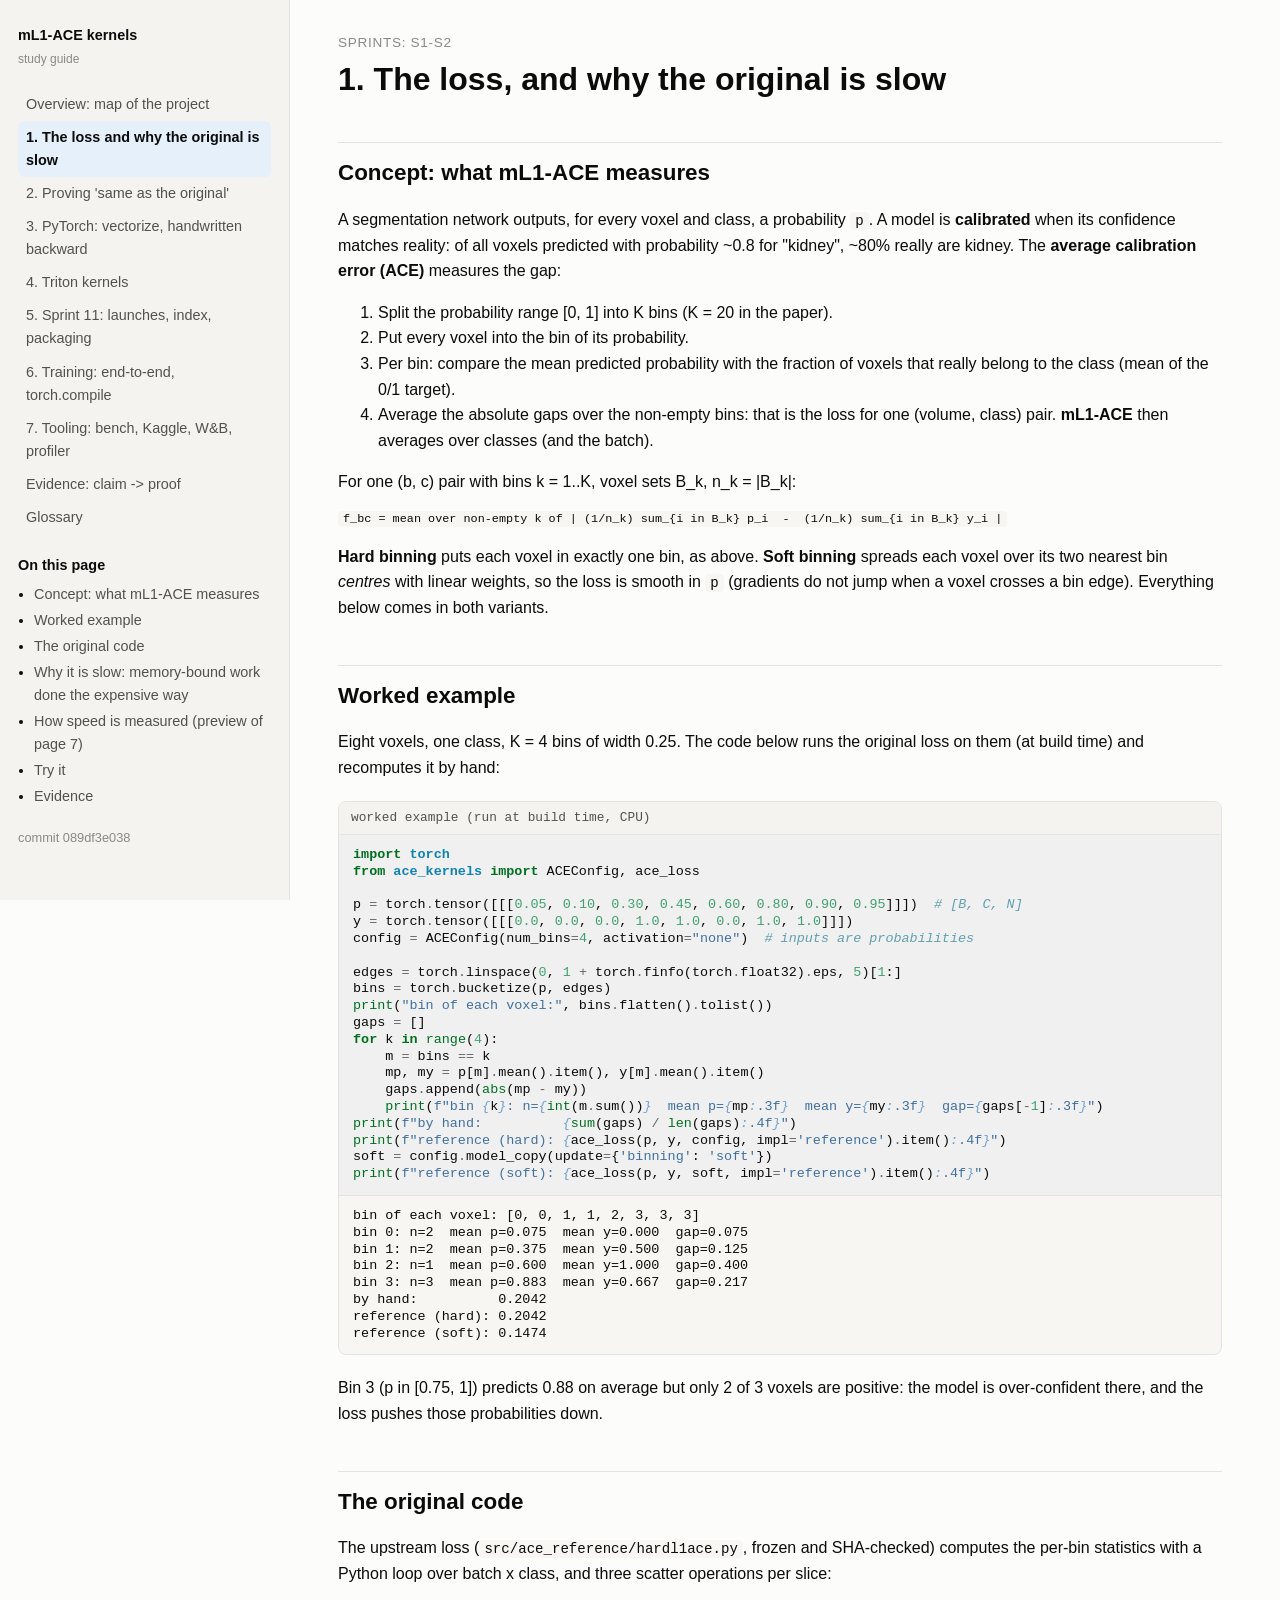
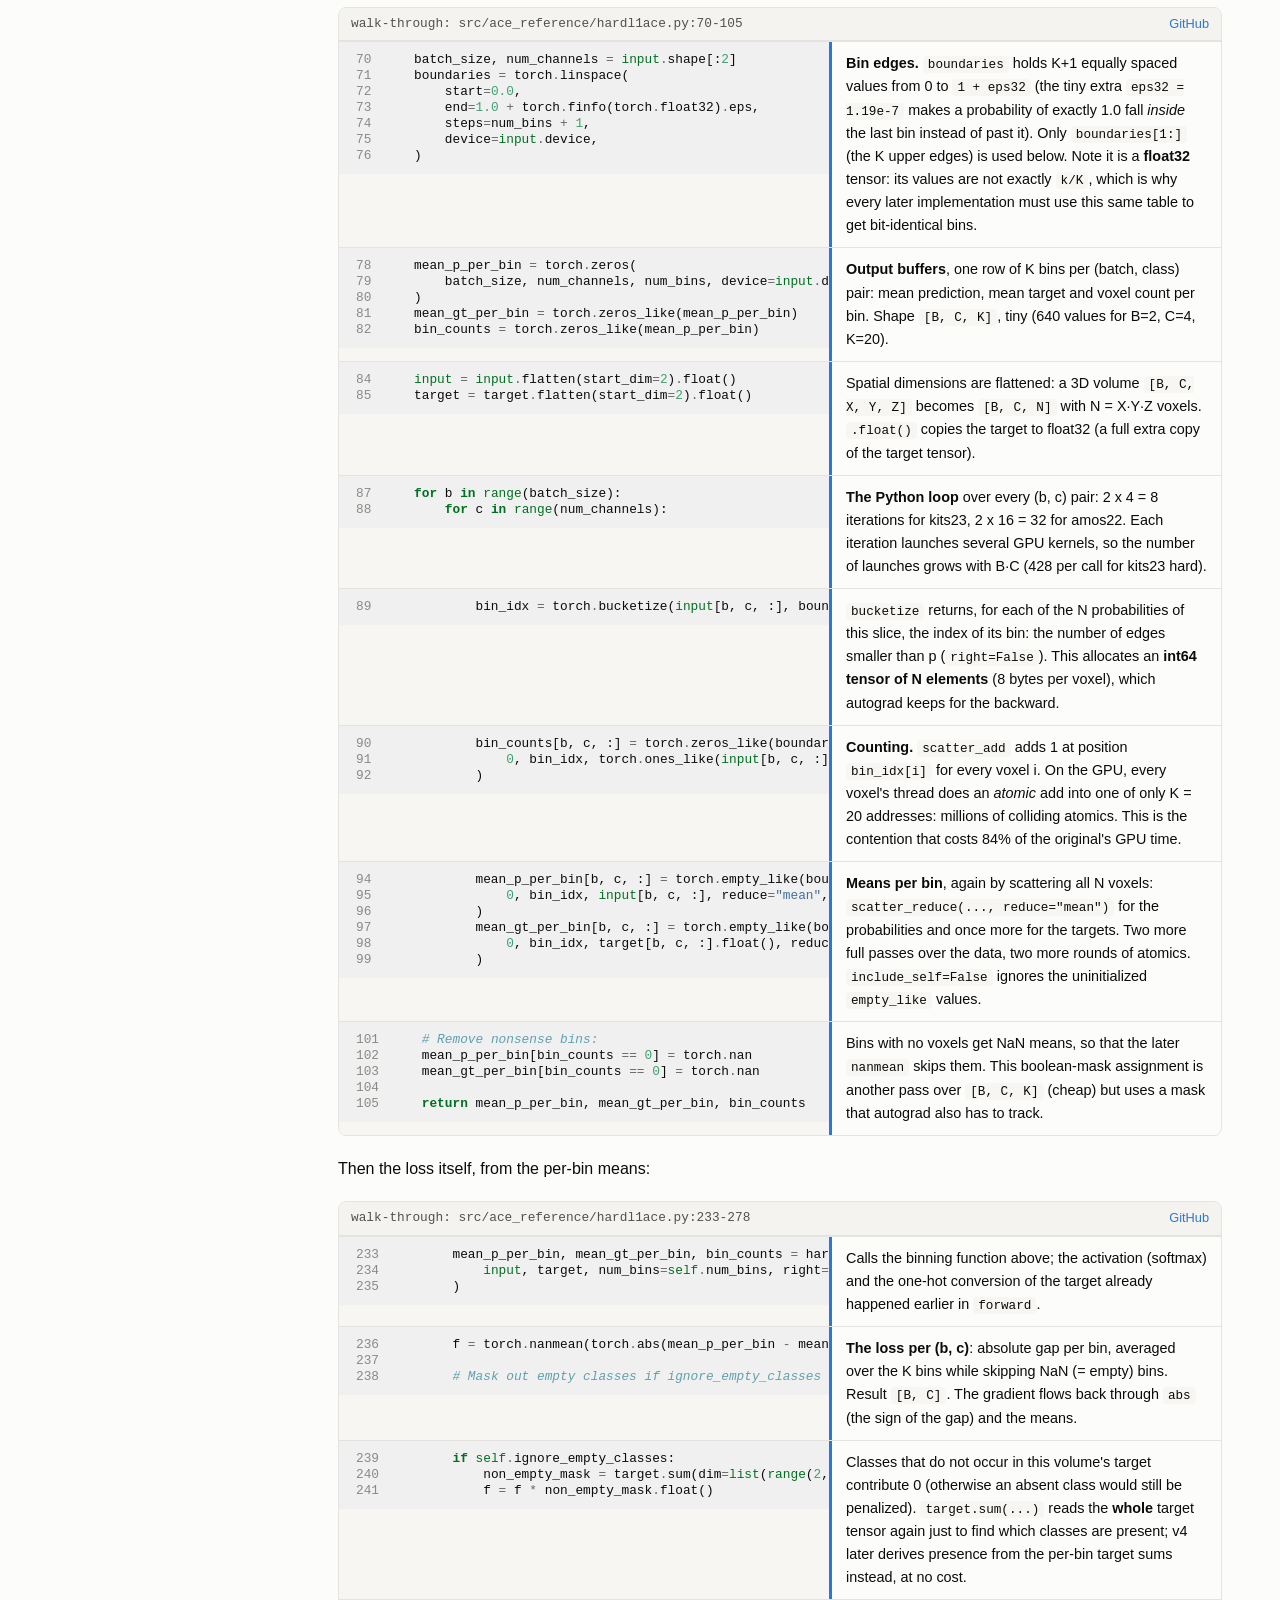
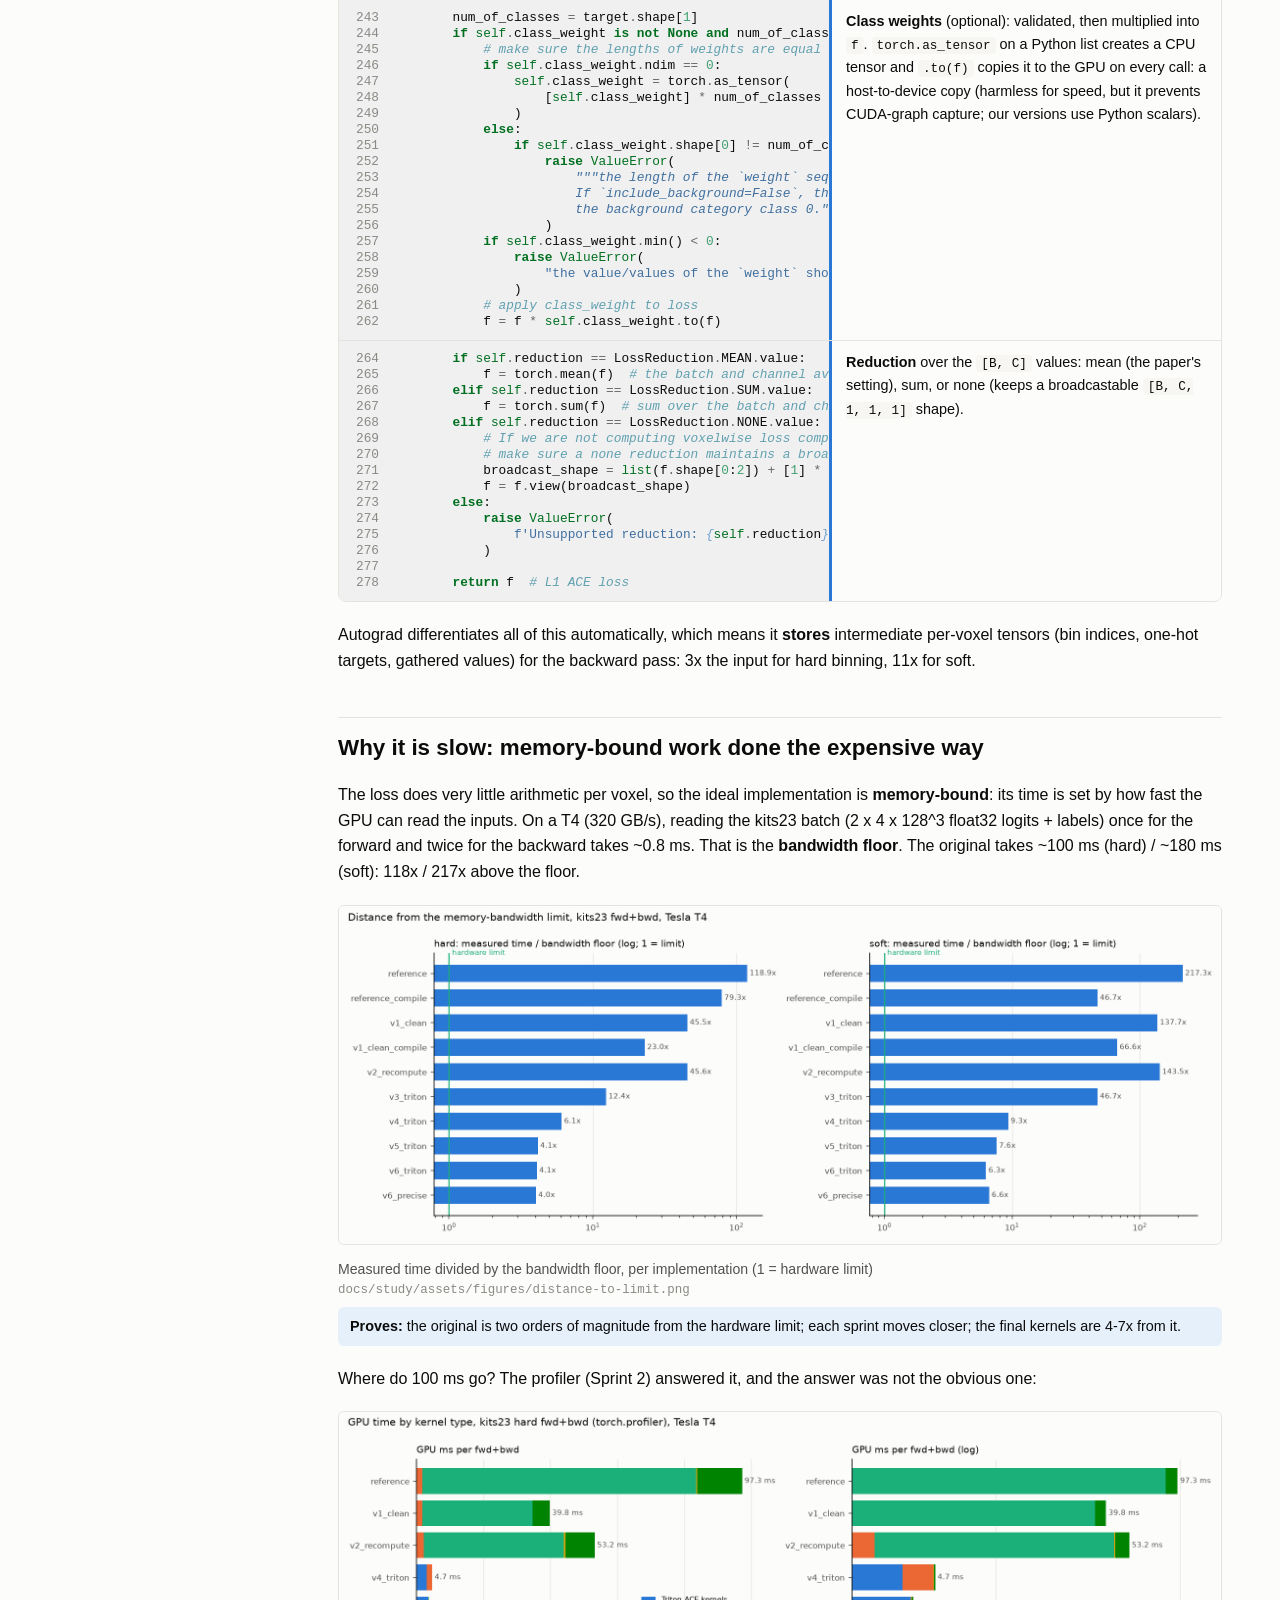
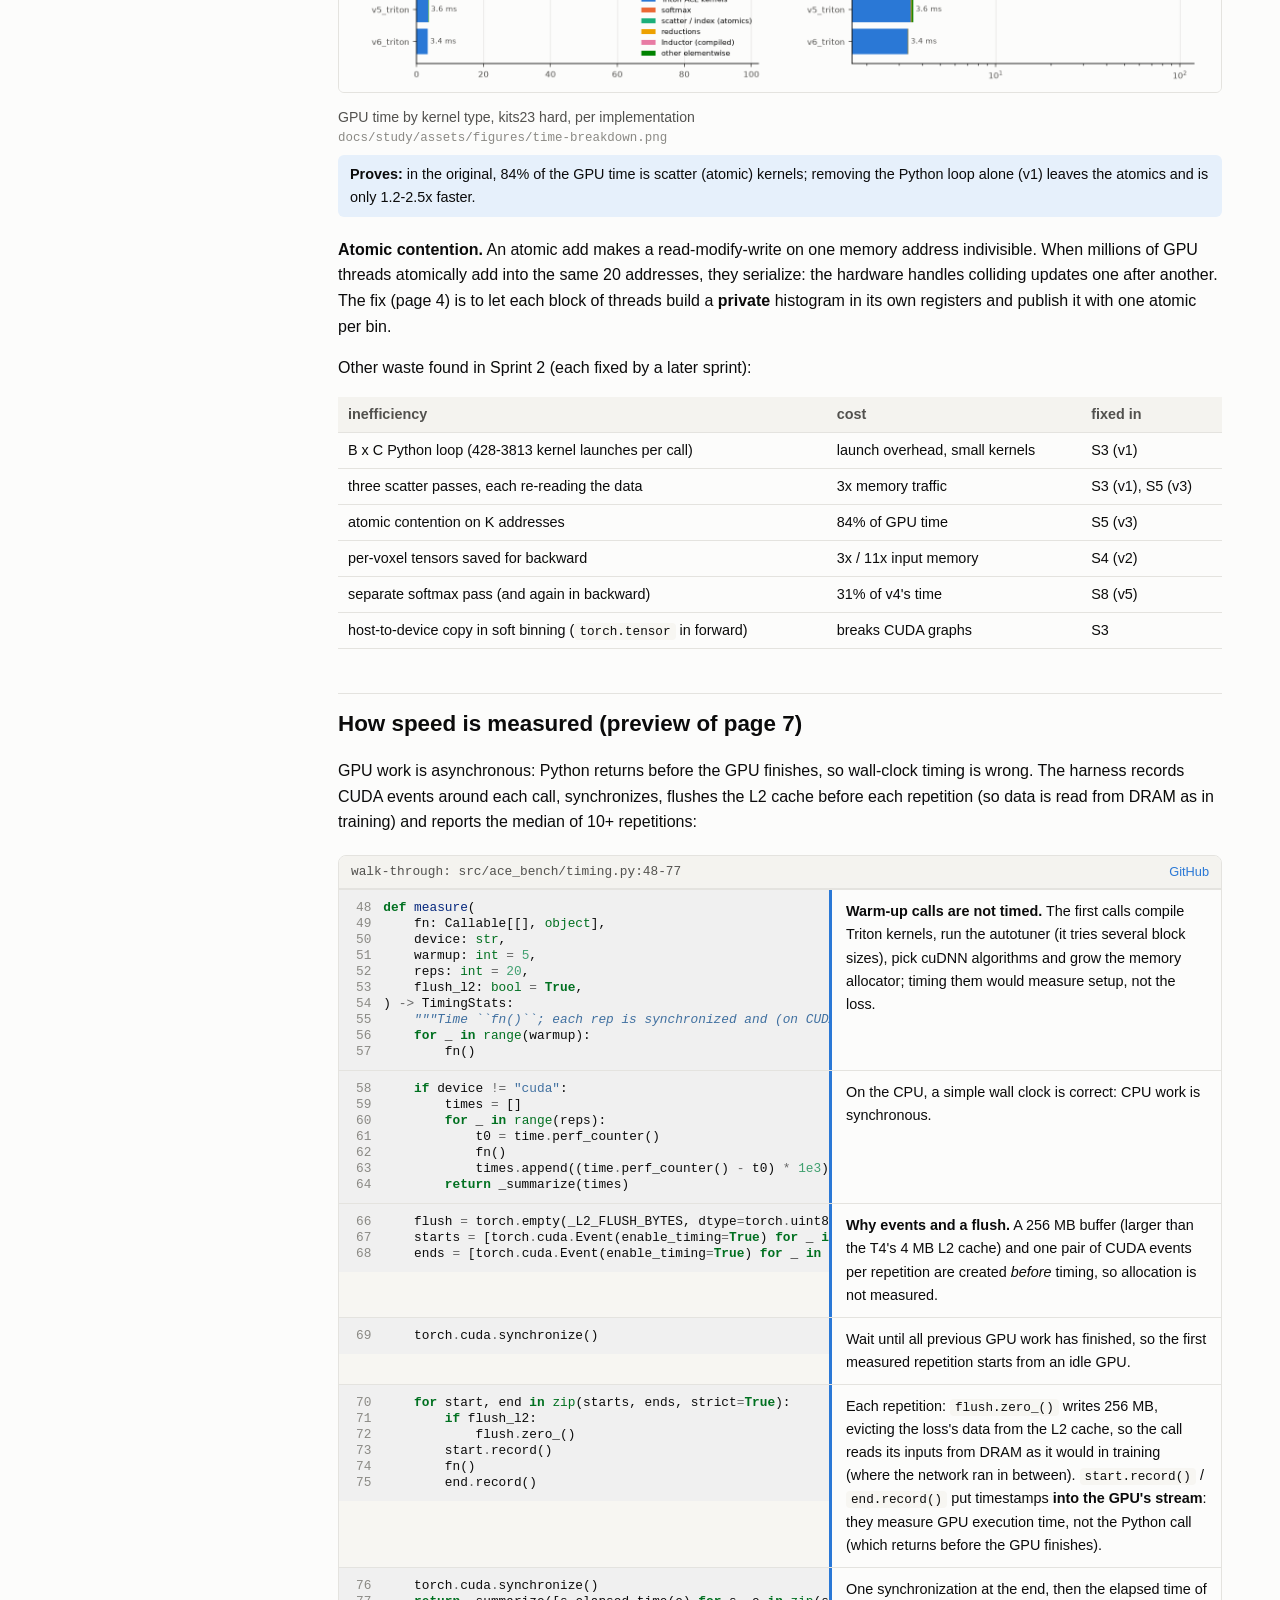
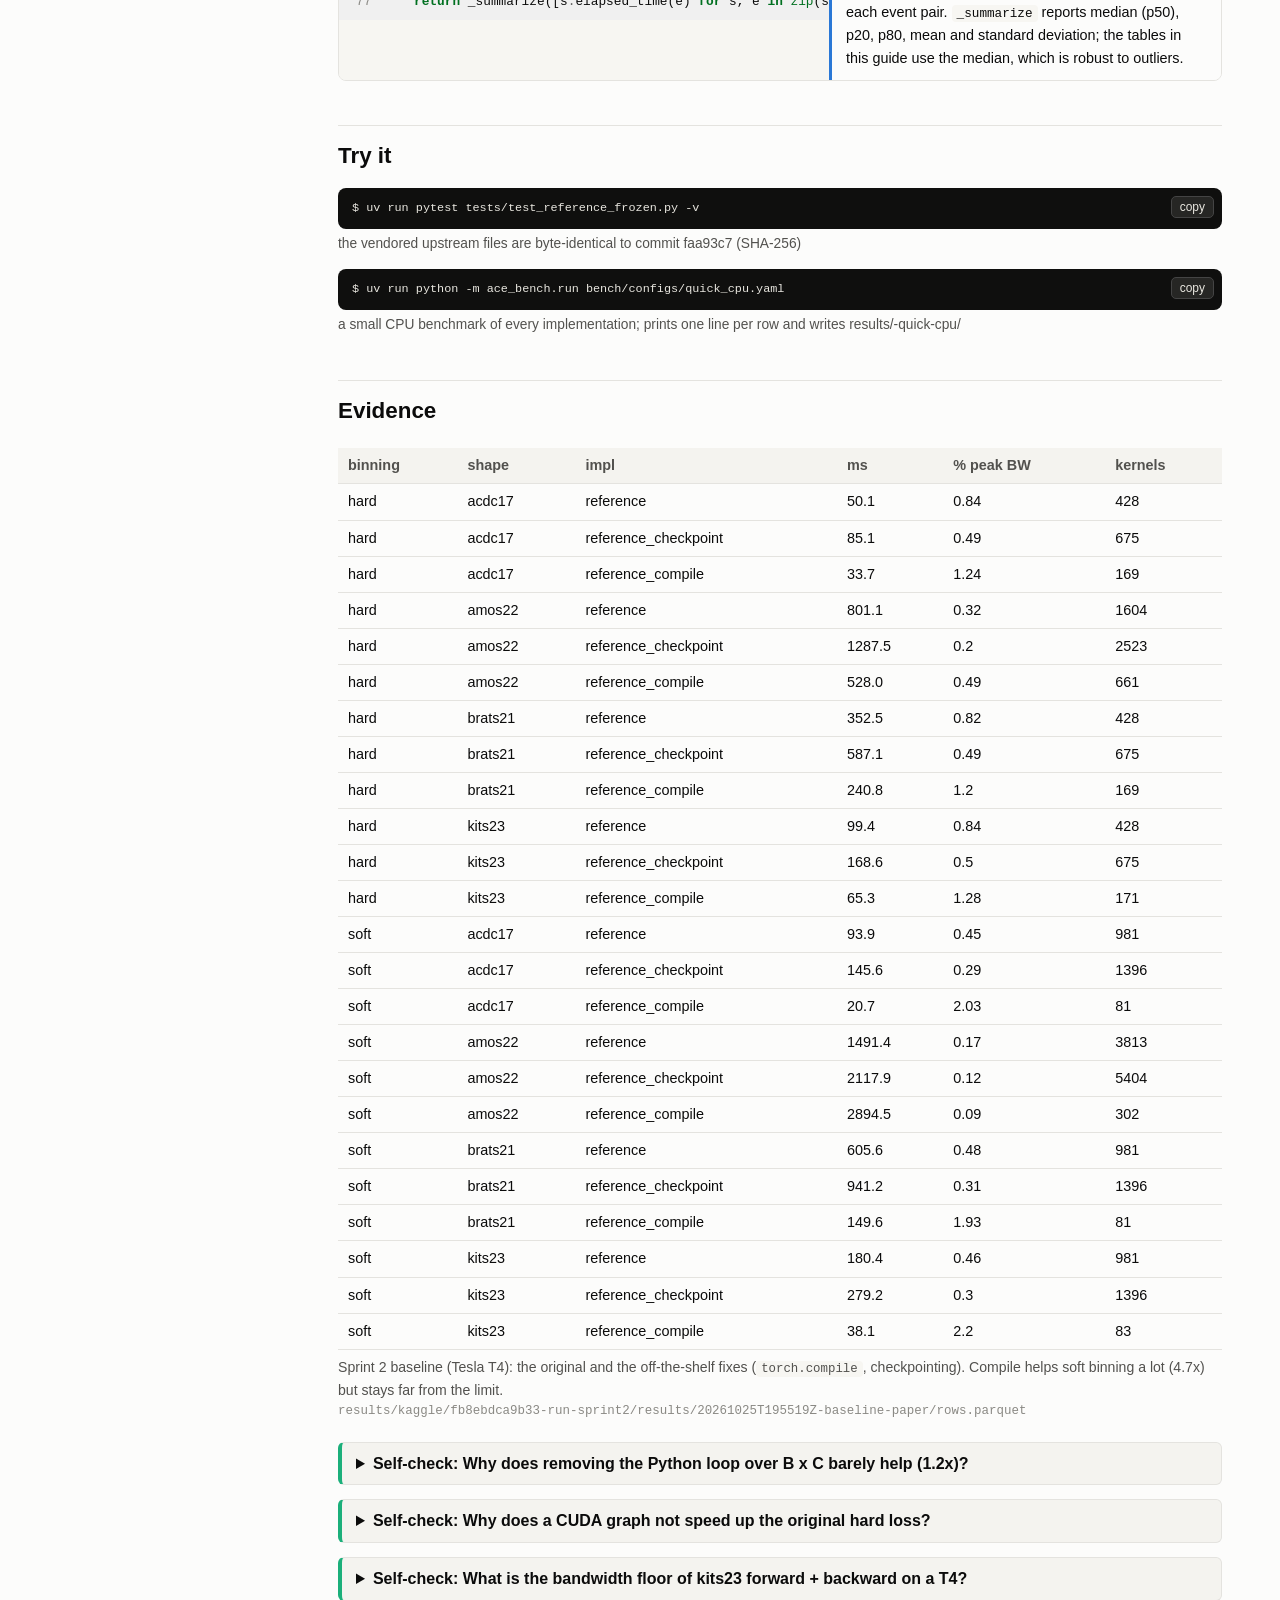
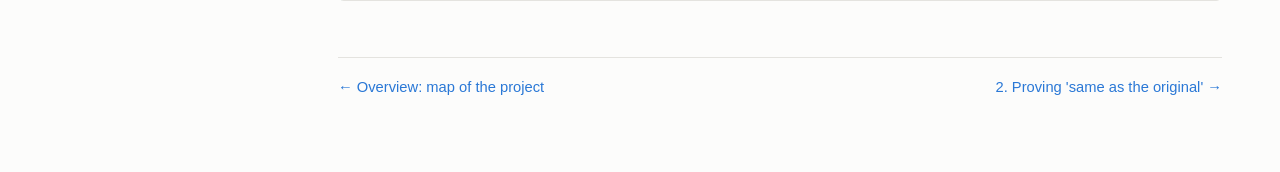
==== commit 1ae681f1: "Study guide: line-by-line code walk-throughs on every page ::walk directive: an excerpt split at anc" ====
--- a/docs/study/01-loss.html
+++ b/docs/study/01-loss.html
@@ -8,7 +8,7 @@
 <aside class="side"><a class="brand" href="index.html">mL1-ACE kernels<br>
 <small>study guide</small></a><ol class="pages"><li class=""><a href="index.html">Overview: map of the project</a></li><li class="current"><a href="01-loss.html">1. The loss and why the original is slow</a></li><li class=""><a href="02-correctness.html">2. Proving &#x27;same as the original&#x27;</a></li><li class=""><a href="03-pytorch.html">3. PyTorch: vectorize, handwritten backward</a></li><li class=""><a href="04-triton.html">4. Triton kernels</a></li><li class=""><a href="05-sprint11.html">5. Sprint 11: launches, index, packaging</a></li><li class=""><a href="06-training.html">6. Training: end-to-end, torch.compile</a></li><li class=""><a href="07-tooling.html">7. Tooling: bench, Kaggle, W&amp;B, profiler</a></li><li class=""><a href="evidence.html">Evidence: claim -&gt; proof</a></li><li class=""><a href="glossary.html">Glossary</a></li></ol>
 <div class="toc"><b>On this page</b><ul><li><a href="#concept-what-ml1-ace-measures">Concept: what mL1-ACE measures</a></li><li><a href="#worked-example">Worked example</a></li><li><a href="#the-original-code">The original code</a></li><li><a href="#why-it-is-slow-memory-bound-work-done-the-expensive-way">Why it is slow: memory-bound work done the expensive way</a></li><li><a href="#how-speed-is-measured-preview-of-page-7">How speed is measured (preview of page 7)</a></li><li><a href="#try-it">Try it</a></li><li><a href="#evidence">Evidence</a></li></ul></div>
-<p class="meta">commit b407b4727f</p></aside>
+<p class="meta">commit 089df3e038</p></aside>
 <main><p class="sprints">Sprints: S1-S2</p><h1 id="1-the-loss-and-why-the-original-is-slow">1. The loss, and why the original is slow</h1>
 <h2 id="concept-what-ml1-ace-measures">Concept: what mL1-ACE measures</h2>
 <p>A segmentation network outputs, for every voxel and class, a probability <code>p</code>. A
@@ -68,56 +68,97 @@
 <p>The upstream loss (<code>src/ace_reference/hardl1ace.py</code>, frozen and SHA-checked) computes
 the per-bin statistics with a Python loop over batch x class, and three scatter
 operations per slice:</p>
-<figure class="code"><div class="code-head"><span class="path">src/ace_reference/hardl1ace.py:70-105</span><a href="https://github.com/kapitan05/ace-kernels/blob/b407b4727fb5e70160d718f64cf7debc8ea716c3/src/ace_reference/hardl1ace.py#L70-L105" target="_blank" rel="noopener">GitHub</a></div><div class="highlight"><pre><span></span><span class="linenos"> 70</span>    <span class="n">batch_size</span><span class="p">,</span> <span class="n">num_channels</span> <span class="o">=</span> <span class="nb">input</span><span class="o">.</span><span class="n">shape</span><span class="p">[:</span><span class="mi">2</span><span class="p">]</span>
-<span class="linenos"> 71</span>    <span class="n">boundaries</span> <span class="o">=</span> <span class="n">torch</span><span class="o">.</span><span class="n">linspace</span><span class="p">(</span>
-<span class="linenos"> 72</span>        <span class="n">start</span><span class="o">=</span><span class="mf">0.0</span><span class="p">,</span>
-<span class="linenos"> 73</span>        <span class="n">end</span><span class="o">=</span><span class="mf">1.0</span> <span class="o">+</span> <span class="n">torch</span><span class="o">.</span><span class="n">finfo</span><span class="p">(</span><span class="n">torch</span><span class="o">.</span><span class="n">float32</span><span class="p">)</span><span class="o">.</span><span class="n">eps</span><span class="p">,</span>
-<span class="linenos"> 74</span>        <span class="n">steps</span><span class="o">=</span><span class="n">num_bins</span> <span class="o">+</span> <span class="mi">1</span><span class="p">,</span>
-<span class="linenos"> 75</span>        <span class="n">device</span><span class="o">=</span><span class="nb">input</span><span class="o">.</span><span class="n">device</span><span class="p">,</span>
-<span class="linenos"> 76</span>    <span class="p">)</span>
-<span class="linenos"> 77</span>
-<span class="linenos"> 78</span>    <span class="n">mean_p_per_bin</span> <span class="o">=</span> <span class="n">torch</span><span class="o">.</span><span class="n">zeros</span><span class="p">(</span>
-<span class="linenos"> 79</span>        <span class="n">batch_size</span><span class="p">,</span> <span class="n">num_channels</span><span class="p">,</span> <span class="n">num_bins</span><span class="p">,</span> <span class="n">device</span><span class="o">=</span><span class="nb">input</span><span class="o">.</span><span class="n">device</span>
-<span class="linenos"> 80</span>    <span class="p">)</span>
-<span class="linenos"> 81</span>    <span class="n">mean_gt_per_bin</span> <span class="o">=</span> <span class="n">torch</span><span class="o">.</span><span class="n">zeros_like</span><span class="p">(</span><span class="n">mean_p_per_bin</span><span class="p">)</span>
-<span class="linenos"> 82</span>    <span class="n">bin_counts</span> <span class="o">=</span> <span class="n">torch</span><span class="o">.</span><span class="n">zeros_like</span><span class="p">(</span><span class="n">mean_p_per_bin</span><span class="p">)</span>
-<span class="linenos"> 83</span>
-<span class="linenos"> 84</span>    <span class="nb">input</span> <span class="o">=</span> <span class="nb">input</span><span class="o">.</span><span class="n">flatten</span><span class="p">(</span><span class="n">start_dim</span><span class="o">=</span><span class="mi">2</span><span class="p">)</span><span class="o">.</span><span class="n">float</span><span class="p">()</span>
-<span class="linenos"> 85</span>    <span class="n">target</span> <span class="o">=</span> <span class="n">target</span><span class="o">.</span><span class="n">flatten</span><span class="p">(</span><span class="n">start_dim</span><span class="o">=</span><span class="mi">2</span><span class="p">)</span><span class="o">.</span><span class="n">float</span><span class="p">()</span>
-<span class="linenos"> 86</span>
-<span class="linenos"> 87</span>    <span class="k">for</span> <span class="n">b</span> <span class="ow">in</span> <span class="nb">range</span><span class="p">(</span><span class="n">batch_size</span><span class="p">):</span>
-<span class="linenos"> 88</span>        <span class="k">for</span> <span class="n">c</span> <span class="ow">in</span> <span class="nb">range</span><span class="p">(</span><span class="n">num_channels</span><span class="p">):</span>
-<span class="linenos"> 89</span>            <span class="n">bin_idx</span> <span class="o">=</span> <span class="n">torch</span><span class="o">.</span><span class="n">bucketize</span><span class="p">(</span><span class="nb">input</span><span class="p">[</span><span class="n">b</span><span class="p">,</span> <span class="n">c</span><span class="p">,</span> <span class="p">:],</span> <span class="n">boundaries</span><span class="p">[</span><span class="mi">1</span><span class="p">:],</span> <span class="n">right</span><span class="o">=</span><span class="n">right</span><span class="p">)</span>
-<span class="linenos"> 90</span>            <span class="n">bin_counts</span><span class="p">[</span><span class="n">b</span><span class="p">,</span> <span class="n">c</span><span class="p">,</span> <span class="p">:]</span> <span class="o">=</span> <span class="n">torch</span><span class="o">.</span><span class="n">zeros_like</span><span class="p">(</span><span class="n">boundaries</span><span class="p">[</span><span class="mi">1</span><span class="p">:])</span><span class="o">.</span><span class="n">scatter_add</span><span class="p">(</span>
-<span class="linenos"> 91</span>                <span class="mi">0</span><span class="p">,</span> <span class="n">bin_idx</span><span class="p">,</span> <span class="n">torch</span><span class="o">.</span><span class="n">ones_like</span><span class="p">(</span><span class="nb">input</span><span class="p">[</span><span class="n">b</span><span class="p">,</span> <span class="n">c</span><span class="p">,</span> <span class="p">:])</span>
-<span class="linenos"> 92</span>            <span class="p">)</span>
-<span class="linenos"> 93</span>
-<span class="linenos"> 94</span>            <span class="n">mean_p_per_bin</span><span class="p">[</span><span class="n">b</span><span class="p">,</span> <span class="n">c</span><span class="p">,</span> <span class="p">:]</span> <span class="o">=</span> <span class="n">torch</span><span class="o">.</span><span class="n">empty_like</span><span class="p">(</span><span class="n">boundaries</span><span class="p">[</span><span class="mi">1</span><span class="p">:])</span><span class="o">.</span><span class="n">scatter_reduce</span><span class="p">(</span>
-<span class="linenos"> 95</span>                <span class="mi">0</span><span class="p">,</span> <span class="n">bin_idx</span><span class="p">,</span> <span class="nb">input</span><span class="p">[</span><span class="n">b</span><span class="p">,</span> <span class="n">c</span><span class="p">,</span> <span class="p">:],</span> <span class="n">reduce</span><span class="o">=</span><span class="s2">"mean"</span><span class="p">,</span> <span class="n">include_self</span><span class="o">=</span><span class="kc">False</span>
-<span class="linenos"> 96</span>            <span class="p">)</span>
-<span class="linenos"> 97</span>            <span class="n">mean_gt_per_bin</span><span class="p">[</span><span class="n">b</span><span class="p">,</span> <span class="n">c</span><span class="p">,</span> <span class="p">:]</span> <span class="o">=</span> <span class="n">torch</span><span class="o">.</span><span class="n">empty_like</span><span class="p">(</span><span class="n">boundaries</span><span class="p">[</span><span class="mi">1</span><span class="p">:])</span><span class="o">.</span><span class="n">scatter_reduce</span><span class="p">(</span>
-<span class="linenos"> 98</span>                <span class="mi">0</span><span class="p">,</span> <span class="n">bin_idx</span><span class="p">,</span> <span class="n">target</span><span class="p">[</span><span class="n">b</span><span class="p">,</span> <span class="n">c</span><span class="p">,</span> <span class="p">:]</span><span class="o">.</span><span class="n">float</span><span class="p">(),</span> <span class="n">reduce</span><span class="o">=</span><span class="s2">"mean"</span><span class="p">,</span> <span class="n">include_self</span><span class="o">=</span><span class="kc">False</span>
-<span class="linenos"> 99</span>            <span class="p">)</span>
-<span class="linenos">100</span>
-<span class="linenos">101</span>    <span class="c1"># Remove nonsense bins:</span>
+<figure class="walk"><div class="code-head"><span class="path">walk-through: src/ace_reference/hardl1ace.py:70-105</span><a href="https://github.com/kapitan05/ace-kernels/blob/089df3e03805da8196e93d3acba6b27bcfe9ac58/src/ace_reference/hardl1ace.py#L70-L105" target="_blank" rel="noopener">GitHub</a></div><div class="step"><div class="step-code"><div class="highlight"><pre><span></span><span class="linenos">70</span>    <span class="n">batch_size</span><span class="p">,</span> <span class="n">num_channels</span> <span class="o">=</span> <span class="nb">input</span><span class="o">.</span><span class="n">shape</span><span class="p">[:</span><span class="mi">2</span><span class="p">]</span>
+<span class="linenos">71</span>    <span class="n">boundaries</span> <span class="o">=</span> <span class="n">torch</span><span class="o">.</span><span class="n">linspace</span><span class="p">(</span>
+<span class="linenos">72</span>        <span class="n">start</span><span class="o">=</span><span class="mf">0.0</span><span class="p">,</span>
+<span class="linenos">73</span>        <span class="n">end</span><span class="o">=</span><span class="mf">1.0</span> <span class="o">+</span> <span class="n">torch</span><span class="o">.</span><span class="n">finfo</span><span class="p">(</span><span class="n">torch</span><span class="o">.</span><span class="n">float32</span><span class="p">)</span><span class="o">.</span><span class="n">eps</span><span class="p">,</span>
+<span class="linenos">74</span>        <span class="n">steps</span><span class="o">=</span><span class="n">num_bins</span> <span class="o">+</span> <span class="mi">1</span><span class="p">,</span>
+<span class="linenos">75</span>        <span class="n">device</span><span class="o">=</span><span class="nb">input</span><span class="o">.</span><span class="n">device</span><span class="p">,</span>
+<span class="linenos">76</span>    <span class="p">)</span>
+</pre></div>
+</div><div class="step-note"><p><strong>Bin edges.</strong> <code>boundaries</code> holds K+1 equally spaced values from 0 to <code>1 + eps32</code> (the tiny extra <code>eps32 = 1.19e-7</code> makes a probability of exactly 1.0 fall <em>inside</em> the last bin instead of past it). Only <code>boundaries[1:]</code> (the K upper edges) is used below. Note it is a <strong>float32</strong> tensor: its values are not exactly <code>k/K</code>, which is why every later implementation must use this same table to get bit-identical bins.</p></div></div><div class="step"><div class="step-code"><div class="highlight"><pre><span></span><span class="linenos">78</span>    <span class="n">mean_p_per_bin</span> <span class="o">=</span> <span class="n">torch</span><span class="o">.</span><span class="n">zeros</span><span class="p">(</span>
+<span class="linenos">79</span>        <span class="n">batch_size</span><span class="p">,</span> <span class="n">num_channels</span><span class="p">,</span> <span class="n">num_bins</span><span class="p">,</span> <span class="n">device</span><span class="o">=</span><span class="nb">input</span><span class="o">.</span><span class="n">device</span>
+<span class="linenos">80</span>    <span class="p">)</span>
+<span class="linenos">81</span>    <span class="n">mean_gt_per_bin</span> <span class="o">=</span> <span class="n">torch</span><span class="o">.</span><span class="n">zeros_like</span><span class="p">(</span><span class="n">mean_p_per_bin</span><span class="p">)</span>
+<span class="linenos">82</span>    <span class="n">bin_counts</span> <span class="o">=</span> <span class="n">torch</span><span class="o">.</span><span class="n">zeros_like</span><span class="p">(</span><span class="n">mean_p_per_bin</span><span class="p">)</span>
+</pre></div>
+</div><div class="step-note"><p><strong>Output buffers</strong>, one row of K bins per (batch, class) pair: mean prediction, mean target and voxel count per bin. Shape <code>[B, C, K]</code>, tiny (640 values for B=2, C=4, K=20).</p></div></div><div class="step"><div class="step-code"><div class="highlight"><pre><span></span><span class="linenos">84</span>    <span class="nb">input</span> <span class="o">=</span> <span class="nb">input</span><span class="o">.</span><span class="n">flatten</span><span class="p">(</span><span class="n">start_dim</span><span class="o">=</span><span class="mi">2</span><span class="p">)</span><span class="o">.</span><span class="n">float</span><span class="p">()</span>
+<span class="linenos">85</span>    <span class="n">target</span> <span class="o">=</span> <span class="n">target</span><span class="o">.</span><span class="n">flatten</span><span class="p">(</span><span class="n">start_dim</span><span class="o">=</span><span class="mi">2</span><span class="p">)</span><span class="o">.</span><span class="n">float</span><span class="p">()</span>
+</pre></div>
+</div><div class="step-note"><p>Spatial dimensions are flattened: a 3D volume <code>[B, C, X, Y, Z]</code> becomes <code>[B, C, N]</code> with N = X·Y·Z voxels. <code>.float()</code> copies the target to float32 (a full extra copy of the target tensor).</p></div></div><div class="step"><div class="step-code"><div class="highlight"><pre><span></span><span class="linenos">87</span>    <span class="k">for</span> <span class="n">b</span> <span class="ow">in</span> <span class="nb">range</span><span class="p">(</span><span class="n">batch_size</span><span class="p">):</span>
+<span class="linenos">88</span>        <span class="k">for</span> <span class="n">c</span> <span class="ow">in</span> <span class="nb">range</span><span class="p">(</span><span class="n">num_channels</span><span class="p">):</span>
+</pre></div>
+</div><div class="step-note"><p><strong>The Python loop</strong> over every (b, c) pair: 2 x 4 = 8 iterations for kits23, 2 x 16 = 32 for amos22. Each iteration launches several GPU kernels, so the number of launches grows with B·C (428 per call for kits23 hard).</p></div></div><div class="step"><div class="step-code"><div class="highlight"><pre><span></span><span class="linenos">89</span>            <span class="n">bin_idx</span> <span class="o">=</span> <span class="n">torch</span><span class="o">.</span><span class="n">bucketize</span><span class="p">(</span><span class="nb">input</span><span class="p">[</span><span class="n">b</span><span class="p">,</span> <span class="n">c</span><span class="p">,</span> <span class="p">:],</span> <span class="n">boundaries</span><span class="p">[</span><span class="mi">1</span><span class="p">:],</span> <span class="n">right</span><span class="o">=</span><span class="n">right</span><span class="p">)</span>
+</pre></div>
+</div><div class="step-note"><p><code>bucketize</code> returns, for each of the N probabilities of this slice, the index of its bin: the number of edges smaller than p (<code>right=False</code>). This allocates an <strong>int64 tensor of N elements</strong> (8 bytes per voxel), which autograd keeps for the backward.</p></div></div><div class="step"><div class="step-code"><div class="highlight"><pre><span></span><span class="linenos">90</span>            <span class="n">bin_counts</span><span class="p">[</span><span class="n">b</span><span class="p">,</span> <span class="n">c</span><span class="p">,</span> <span class="p">:]</span> <span class="o">=</span> <span class="n">torch</span><span class="o">.</span><span class="n">zeros_like</span><span class="p">(</span><span class="n">boundaries</span><span class="p">[</span><span class="mi">1</span><span class="p">:])</span><span class="o">.</span><span class="n">scatter_add</span><span class="p">(</span>
+<span class="linenos">91</span>                <span class="mi">0</span><span class="p">,</span> <span class="n">bin_idx</span><span class="p">,</span> <span class="n">torch</span><span class="o">.</span><span class="n">ones_like</span><span class="p">(</span><span class="nb">input</span><span class="p">[</span><span class="n">b</span><span class="p">,</span> <span class="n">c</span><span class="p">,</span> <span class="p">:])</span>
+<span class="linenos">92</span>            <span class="p">)</span>
+</pre></div>
+</div><div class="step-note"><p><strong>Counting.</strong> <code>scatter_add</code> adds 1 at position <code>bin_idx[i]</code> for every voxel i. On the GPU, every voxel's thread does an <em>atomic</em> add into one of only K = 20 addresses: millions of colliding atomics. This is the contention that costs 84% of the original's GPU time.</p></div></div><div class="step"><div class="step-code"><div class="highlight"><pre><span></span><span class="linenos">94</span>            <span class="n">mean_p_per_bin</span><span class="p">[</span><span class="n">b</span><span class="p">,</span> <span class="n">c</span><span class="p">,</span> <span class="p">:]</span> <span class="o">=</span> <span class="n">torch</span><span class="o">.</span><span class="n">empty_like</span><span class="p">(</span><span class="n">boundaries</span><span class="p">[</span><span class="mi">1</span><span class="p">:])</span><span class="o">.</span><span class="n">scatter_reduce</span><span class="p">(</span>
+<span class="linenos">95</span>                <span class="mi">0</span><span class="p">,</span> <span class="n">bin_idx</span><span class="p">,</span> <span class="nb">input</span><span class="p">[</span><span class="n">b</span><span class="p">,</span> <span class="n">c</span><span class="p">,</span> <span class="p">:],</span> <span class="n">reduce</span><span class="o">=</span><span class="s2">"mean"</span><span class="p">,</span> <span class="n">include_self</span><span class="o">=</span><span class="kc">False</span>
+<span class="linenos">96</span>            <span class="p">)</span>
+<span class="linenos">97</span>            <span class="n">mean_gt_per_bin</span><span class="p">[</span><span class="n">b</span><span class="p">,</span> <span class="n">c</span><span class="p">,</span> <span class="p">:]</span> <span class="o">=</span> <span class="n">torch</span><span class="o">.</span><span class="n">empty_like</span><span class="p">(</span><span class="n">boundaries</span><span class="p">[</span><span class="mi">1</span><span class="p">:])</span><span class="o">.</span><span class="n">scatter_reduce</span><span class="p">(</span>
+<span class="linenos">98</span>                <span class="mi">0</span><span class="p">,</span> <span class="n">bin_idx</span><span class="p">,</span> <span class="n">target</span><span class="p">[</span><span class="n">b</span><span class="p">,</span> <span class="n">c</span><span class="p">,</span> <span class="p">:]</span><span class="o">.</span><span class="n">float</span><span class="p">(),</span> <span class="n">reduce</span><span class="o">=</span><span class="s2">"mean"</span><span class="p">,</span> <span class="n">include_self</span><span class="o">=</span><span class="kc">False</span>
+<span class="linenos">99</span>            <span class="p">)</span>
+</pre></div>
+</div><div class="step-note"><p><strong>Means per bin</strong>, again by scattering all N voxels: <code>scatter_reduce(..., reduce="mean")</code> for the probabilities and once more for the targets. Two more full passes over the data, two more rounds of atomics. <code>include_self=False</code> ignores the uninitialized <code>empty_like</code> values.</p></div></div><div class="step"><div class="step-code"><div class="highlight"><pre><span></span><span class="linenos">101</span>    <span class="c1"># Remove nonsense bins:</span>
 <span class="linenos">102</span>    <span class="n">mean_p_per_bin</span><span class="p">[</span><span class="n">bin_counts</span> <span class="o">==</span> <span class="mi">0</span><span class="p">]</span> <span class="o">=</span> <span class="n">torch</span><span class="o">.</span><span class="n">nan</span>
 <span class="linenos">103</span>    <span class="n">mean_gt_per_bin</span><span class="p">[</span><span class="n">bin_counts</span> <span class="o">==</span> <span class="mi">0</span><span class="p">]</span> <span class="o">=</span> <span class="n">torch</span><span class="o">.</span><span class="n">nan</span>
 <span class="linenos">104</span>
 <span class="linenos">105</span>    <span class="k">return</span> <span class="n">mean_p_per_bin</span><span class="p">,</span> <span class="n">mean_gt_per_bin</span><span class="p">,</span> <span class="n">bin_counts</span>
 </pre></div>
-<p class="code-note">For every (b, c): <code>bucketize</code> finds the bins; <code>scatter_add</code> counts voxels per bin; two <code>scatter_reduce(mean)</code> compute mean p and mean y. Each scatter makes every voxel do an <strong>atomic add</strong> into one of only K = 20 addresses.</p></figure>
-<p>Then the loss itself is three lines:</p>
-<figure class="code"><div class="code-head"><span class="path">src/ace_reference/hardl1ace.py:233-241</span><a href="https://github.com/kapitan05/ace-kernels/blob/b407b4727fb5e70160d718f64cf7debc8ea716c3/src/ace_reference/hardl1ace.py#L233-L241" target="_blank" rel="noopener">GitHub</a></div><div class="highlight"><pre><span></span><span class="linenos">233</span>        <span class="n">mean_p_per_bin</span><span class="p">,</span> <span class="n">mean_gt_per_bin</span><span class="p">,</span> <span class="n">bin_counts</span> <span class="o">=</span> <span class="n">hard_binned_calibration</span><span class="p">(</span>
+</div><div class="step-note"><p>Bins with no voxels get NaN means, so that the later <code>nanmean</code> skips them. This boolean-mask assignment is another pass over <code>[B, C, K]</code> (cheap) but uses a mask that autograd also has to track.</p></div></div></figure>
+<p>Then the loss itself, from the per-bin means:</p>
+<figure class="walk"><div class="code-head"><span class="path">walk-through: src/ace_reference/hardl1ace.py:233-278</span><a href="https://github.com/kapitan05/ace-kernels/blob/089df3e03805da8196e93d3acba6b27bcfe9ac58/src/ace_reference/hardl1ace.py#L233-L278" target="_blank" rel="noopener">GitHub</a></div><div class="step"><div class="step-code"><div class="highlight"><pre><span></span><span class="linenos">233</span>        <span class="n">mean_p_per_bin</span><span class="p">,</span> <span class="n">mean_gt_per_bin</span><span class="p">,</span> <span class="n">bin_counts</span> <span class="o">=</span> <span class="n">hard_binned_calibration</span><span class="p">(</span>
 <span class="linenos">234</span>            <span class="nb">input</span><span class="p">,</span> <span class="n">target</span><span class="p">,</span> <span class="n">num_bins</span><span class="o">=</span><span class="bp">self</span><span class="o">.</span><span class="n">num_bins</span><span class="p">,</span> <span class="n">right</span><span class="o">=</span><span class="bp">self</span><span class="o">.</span><span class="n">right</span>
 <span class="linenos">235</span>        <span class="p">)</span>
-<span class="linenos">236</span>        <span class="n">f</span> <span class="o">=</span> <span class="n">torch</span><span class="o">.</span><span class="n">nanmean</span><span class="p">(</span><span class="n">torch</span><span class="o">.</span><span class="n">abs</span><span class="p">(</span><span class="n">mean_p_per_bin</span> <span class="o">-</span> <span class="n">mean_gt_per_bin</span><span class="p">),</span> <span class="n">dim</span><span class="o">=-</span><span class="mi">1</span><span class="p">)</span>
+</pre></div>
+</div><div class="step-note"><p>Calls the binning function above; the activation (softmax) and the one-hot conversion of the target already happened earlier in <code>forward</code>.</p></div></div><div class="step"><div class="step-code"><div class="highlight"><pre><span></span><span class="linenos">236</span>        <span class="n">f</span> <span class="o">=</span> <span class="n">torch</span><span class="o">.</span><span class="n">nanmean</span><span class="p">(</span><span class="n">torch</span><span class="o">.</span><span class="n">abs</span><span class="p">(</span><span class="n">mean_p_per_bin</span> <span class="o">-</span> <span class="n">mean_gt_per_bin</span><span class="p">),</span> <span class="n">dim</span><span class="o">=-</span><span class="mi">1</span><span class="p">)</span>
 <span class="linenos">237</span>
 <span class="linenos">238</span>        <span class="c1"># Mask out empty classes if ignore_empty_classes is True</span>
-<span class="linenos">239</span>        <span class="k">if</span> <span class="bp">self</span><span class="o">.</span><span class="n">ignore_empty_classes</span><span class="p">:</span>
+</pre></div>
+</div><div class="step-note"><p><strong>The loss per (b, c)</strong>: absolute gap per bin, averaged over the K bins while skipping NaN (= empty) bins. Result <code>[B, C]</code>. The gradient flows back through <code>abs</code> (the sign of the gap) and the means.</p></div></div><div class="step"><div class="step-code"><div class="highlight"><pre><span></span><span class="linenos">239</span>        <span class="k">if</span> <span class="bp">self</span><span class="o">.</span><span class="n">ignore_empty_classes</span><span class="p">:</span>
 <span class="linenos">240</span>            <span class="n">non_empty_mask</span> <span class="o">=</span> <span class="n">target</span><span class="o">.</span><span class="n">sum</span><span class="p">(</span><span class="n">dim</span><span class="o">=</span><span class="nb">list</span><span class="p">(</span><span class="nb">range</span><span class="p">(</span><span class="mi">2</span><span class="p">,</span> <span class="n">target</span><span class="o">.</span><span class="n">dim</span><span class="p">())))</span> <span class="o">&gt;</span> <span class="mi">0</span>
 <span class="linenos">241</span>            <span class="n">f</span> <span class="o">=</span> <span class="n">f</span> <span class="o">*</span> <span class="n">non_empty_mask</span><span class="o">.</span><span class="n">float</span><span class="p">()</span>
 </pre></div>
-<p class="code-note"><code>nanmean</code> skips empty bins (their means were set to NaN); classes absent from the target are masked out.</p></figure>
+</div><div class="step-note"><p>Classes that do not occur in this volume's target contribute 0 (otherwise an absent class would still be penalized). <code>target.sum(...)</code> reads the <strong>whole</strong> target tensor again just to find which classes are present; v4 later derives presence from the per-bin target sums instead, at no cost.</p></div></div><div class="step"><div class="step-code"><div class="highlight"><pre><span></span><span class="linenos">243</span>        <span class="n">num_of_classes</span> <span class="o">=</span> <span class="n">target</span><span class="o">.</span><span class="n">shape</span><span class="p">[</span><span class="mi">1</span><span class="p">]</span>
+<span class="linenos">244</span>        <span class="k">if</span> <span class="bp">self</span><span class="o">.</span><span class="n">class_weight</span> <span class="ow">is</span> <span class="ow">not</span> <span class="kc">None</span> <span class="ow">and</span> <span class="n">num_of_classes</span> <span class="o">!=</span> <span class="mi">1</span><span class="p">:</span>
+<span class="linenos">245</span>            <span class="c1"># make sure the lengths of weights are equal to the number of classes</span>
+<span class="linenos">246</span>            <span class="k">if</span> <span class="bp">self</span><span class="o">.</span><span class="n">class_weight</span><span class="o">.</span><span class="n">ndim</span> <span class="o">==</span> <span class="mi">0</span><span class="p">:</span>
+<span class="linenos">247</span>                <span class="bp">self</span><span class="o">.</span><span class="n">class_weight</span> <span class="o">=</span> <span class="n">torch</span><span class="o">.</span><span class="n">as_tensor</span><span class="p">(</span>
+<span class="linenos">248</span>                    <span class="p">[</span><span class="bp">self</span><span class="o">.</span><span class="n">class_weight</span><span class="p">]</span> <span class="o">*</span> <span class="n">num_of_classes</span>
+<span class="linenos">249</span>                <span class="p">)</span>
+<span class="linenos">250</span>            <span class="k">else</span><span class="p">:</span>
+<span class="linenos">251</span>                <span class="k">if</span> <span class="bp">self</span><span class="o">.</span><span class="n">class_weight</span><span class="o">.</span><span class="n">shape</span><span class="p">[</span><span class="mi">0</span><span class="p">]</span> <span class="o">!=</span> <span class="n">num_of_classes</span><span class="p">:</span>
+<span class="linenos">252</span>                    <span class="k">raise</span> <span class="ne">ValueError</span><span class="p">(</span>
+<span class="linenos">253</span><span class="w">                        </span><span class="sd">"""the length of the `weight` sequence should be the same as the number of classes.</span>
+<span class="linenos">254</span><span class="sd">                        If `include_background=False`, the weight should not include</span>
+<span class="linenos">255</span><span class="sd">                        the background category class 0."""</span>
+<span class="linenos">256</span>                    <span class="p">)</span>
+<span class="linenos">257</span>            <span class="k">if</span> <span class="bp">self</span><span class="o">.</span><span class="n">class_weight</span><span class="o">.</span><span class="n">min</span><span class="p">()</span> <span class="o">&lt;</span> <span class="mi">0</span><span class="p">:</span>
+<span class="linenos">258</span>                <span class="k">raise</span> <span class="ne">ValueError</span><span class="p">(</span>
+<span class="linenos">259</span>                    <span class="s2">"the value/values of the `weight` should be no less than 0."</span>
+<span class="linenos">260</span>                <span class="p">)</span>
+<span class="linenos">261</span>            <span class="c1"># apply class_weight to loss</span>
+<span class="linenos">262</span>            <span class="n">f</span> <span class="o">=</span> <span class="n">f</span> <span class="o">*</span> <span class="bp">self</span><span class="o">.</span><span class="n">class_weight</span><span class="o">.</span><span class="n">to</span><span class="p">(</span><span class="n">f</span><span class="p">)</span>
+</pre></div>
+</div><div class="step-note"><p><strong>Class weights</strong> (optional): validated, then multiplied into <code>f</code>. <code>torch.as_tensor</code> on a Python list creates a CPU tensor and <code>.to(f)</code> copies it to the GPU on every call: a host-to-device copy (harmless for speed, but it prevents CUDA-graph capture; our versions use Python scalars).</p></div></div><div class="step"><div class="step-code"><div class="highlight"><pre><span></span><span class="linenos">264</span>        <span class="k">if</span> <span class="bp">self</span><span class="o">.</span><span class="n">reduction</span> <span class="o">==</span> <span class="n">LossReduction</span><span class="o">.</span><span class="n">MEAN</span><span class="o">.</span><span class="n">value</span><span class="p">:</span>
+<span class="linenos">265</span>            <span class="n">f</span> <span class="o">=</span> <span class="n">torch</span><span class="o">.</span><span class="n">mean</span><span class="p">(</span><span class="n">f</span><span class="p">)</span>  <span class="c1"># the batch and channel average</span>
+<span class="linenos">266</span>        <span class="k">elif</span> <span class="bp">self</span><span class="o">.</span><span class="n">reduction</span> <span class="o">==</span> <span class="n">LossReduction</span><span class="o">.</span><span class="n">SUM</span><span class="o">.</span><span class="n">value</span><span class="p">:</span>
+<span class="linenos">267</span>            <span class="n">f</span> <span class="o">=</span> <span class="n">torch</span><span class="o">.</span><span class="n">sum</span><span class="p">(</span><span class="n">f</span><span class="p">)</span>  <span class="c1"># sum over the batch and channel dims</span>
+<span class="linenos">268</span>        <span class="k">elif</span> <span class="bp">self</span><span class="o">.</span><span class="n">reduction</span> <span class="o">==</span> <span class="n">LossReduction</span><span class="o">.</span><span class="n">NONE</span><span class="o">.</span><span class="n">value</span><span class="p">:</span>
+<span class="linenos">269</span>            <span class="c1"># If we are not computing voxelwise loss components at least</span>
+<span class="linenos">270</span>            <span class="c1"># make sure a none reduction maintains a broadcastable shape</span>
+<span class="linenos">271</span>            <span class="n">broadcast_shape</span> <span class="o">=</span> <span class="nb">list</span><span class="p">(</span><span class="n">f</span><span class="o">.</span><span class="n">shape</span><span class="p">[</span><span class="mi">0</span><span class="p">:</span><span class="mi">2</span><span class="p">])</span> <span class="o">+</span> <span class="p">[</span><span class="mi">1</span><span class="p">]</span> <span class="o">*</span> <span class="p">(</span><span class="nb">len</span><span class="p">(</span><span class="nb">input</span><span class="o">.</span><span class="n">shape</span><span class="p">)</span> <span class="o">-</span> <span class="mi">2</span><span class="p">)</span>
+<span class="linenos">272</span>            <span class="n">f</span> <span class="o">=</span> <span class="n">f</span><span class="o">.</span><span class="n">view</span><span class="p">(</span><span class="n">broadcast_shape</span><span class="p">)</span>
+<span class="linenos">273</span>        <span class="k">else</span><span class="p">:</span>
+<span class="linenos">274</span>            <span class="k">raise</span> <span class="ne">ValueError</span><span class="p">(</span>
+<span class="linenos">275</span>                <span class="sa">f</span><span class="s1">'Unsupported reduction: </span><span class="si">{</span><span class="bp">self</span><span class="o">.</span><span class="n">reduction</span><span class="si">}</span><span class="s1">, available options are ["mean", "sum", "none"].'</span>
+<span class="linenos">276</span>            <span class="p">)</span>
+<span class="linenos">277</span>
+<span class="linenos">278</span>        <span class="k">return</span> <span class="n">f</span>  <span class="c1"># L1 ACE loss</span>
+</pre></div>
+</div><div class="step-note"><p><strong>Reduction</strong> over the <code>[B, C]</code> values: mean (the paper's setting), sum, or none (keeps a broadcastable <code>[B, C, 1, 1, 1]</code> shape).</p></div></div></figure>
 <p>Autograd differentiates all of this automatically, which means it <strong>stores</strong>
 intermediate per-voxel tensors (bin indices, one-hot targets, gathered values) for the
 backward pass: 3x the input for hard binning, 11x for soft.</p>
@@ -183,7 +224,7 @@
 is wrong. The harness records CUDA events around each call, synchronizes, flushes the
 L2 cache before each repetition (so data is read from DRAM as in training) and reports
 the median of 10+ repetitions:</p>
-<figure class="code"><div class="code-head"><span class="path">src/ace_bench/timing.py:48-77</span><a href="https://github.com/kapitan05/ace-kernels/blob/b407b4727fb5e70160d718f64cf7debc8ea716c3/src/ace_bench/timing.py#L48-L77" target="_blank" rel="noopener">GitHub</a></div><div class="highlight"><pre><span></span><span class="linenos">48</span><span class="k">def</span><span class="w"> </span><span class="nf">measure</span><span class="p">(</span>
+<figure class="walk"><div class="code-head"><span class="path">walk-through: src/ace_bench/timing.py:48-77</span><a href="https://github.com/kapitan05/ace-kernels/blob/089df3e03805da8196e93d3acba6b27bcfe9ac58/src/ace_bench/timing.py#L48-L77" target="_blank" rel="noopener">GitHub</a></div><div class="step"><div class="step-code"><div class="highlight"><pre><span></span><span class="linenos">48</span><span class="k">def</span><span class="w"> </span><span class="nf">measure</span><span class="p">(</span>
 <span class="linenos">49</span>    <span class="n">fn</span><span class="p">:</span> <span class="n">Callable</span><span class="p">[[],</span> <span class="nb">object</span><span class="p">],</span>
 <span class="linenos">50</span>    <span class="n">device</span><span class="p">:</span> <span class="nb">str</span><span class="p">,</span>
 <span class="linenos">51</span>    <span class="n">warmup</span><span class="p">:</span> <span class="nb">int</span> <span class="o">=</span> <span class="mi">5</span><span class="p">,</span>
@@ -193,28 +234,32 @@
 <span class="linenos">55</span><span class="w">    </span><span class="sd">"""Time ``fn()``; each rep is synchronized and (on CUDA) starts with a cold L2."""</span>
 <span class="linenos">56</span>    <span class="k">for</span> <span class="n">_</span> <span class="ow">in</span> <span class="nb">range</span><span class="p">(</span><span class="n">warmup</span><span class="p">):</span>
 <span class="linenos">57</span>        <span class="n">fn</span><span class="p">()</span>
-<span class="linenos">58</span>    <span class="k">if</span> <span class="n">device</span> <span class="o">!=</span> <span class="s2">"cuda"</span><span class="p">:</span>
+</pre></div>
+</div><div class="step-note"><p><strong>Warm-up calls are not timed.</strong> The first calls compile Triton kernels, run the autotuner (it tries several block sizes), pick cuDNN algorithms and grow the memory allocator; timing them would measure setup, not the loss.</p></div></div><div class="step"><div class="step-code"><div class="highlight"><pre><span></span><span class="linenos">58</span>    <span class="k">if</span> <span class="n">device</span> <span class="o">!=</span> <span class="s2">"cuda"</span><span class="p">:</span>
 <span class="linenos">59</span>        <span class="n">times</span> <span class="o">=</span> <span class="p">[]</span>
 <span class="linenos">60</span>        <span class="k">for</span> <span class="n">_</span> <span class="ow">in</span> <span class="nb">range</span><span class="p">(</span><span class="n">reps</span><span class="p">):</span>
 <span class="linenos">61</span>            <span class="n">t0</span> <span class="o">=</span> <span class="n">time</span><span class="o">.</span><span class="n">perf_counter</span><span class="p">()</span>
 <span class="linenos">62</span>            <span class="n">fn</span><span class="p">()</span>
 <span class="linenos">63</span>            <span class="n">times</span><span class="o">.</span><span class="n">append</span><span class="p">((</span><span class="n">time</span><span class="o">.</span><span class="n">perf_counter</span><span class="p">()</span> <span class="o">-</span> <span class="n">t0</span><span class="p">)</span> <span class="o">*</span> <span class="mf">1e3</span><span class="p">)</span>
 <span class="linenos">64</span>        <span class="k">return</span> <span class="n">_summarize</span><span class="p">(</span><span class="n">times</span><span class="p">)</span>
-<span class="linenos">65</span>
-<span class="linenos">66</span>    <span class="n">flush</span> <span class="o">=</span> <span class="n">torch</span><span class="o">.</span><span class="n">empty</span><span class="p">(</span><span class="n">_L2_FLUSH_BYTES</span><span class="p">,</span> <span class="n">dtype</span><span class="o">=</span><span class="n">torch</span><span class="o">.</span><span class="n">uint8</span><span class="p">,</span> <span class="n">device</span><span class="o">=</span><span class="s2">"cuda"</span><span class="p">)</span>
+</pre></div>
+</div><div class="step-note"><p>On the CPU, a simple wall clock is correct: CPU work is synchronous.</p></div></div><div class="step"><div class="step-code"><div class="highlight"><pre><span></span><span class="linenos">66</span>    <span class="n">flush</span> <span class="o">=</span> <span class="n">torch</span><span class="o">.</span><span class="n">empty</span><span class="p">(</span><span class="n">_L2_FLUSH_BYTES</span><span class="p">,</span> <span class="n">dtype</span><span class="o">=</span><span class="n">torch</span><span class="o">.</span><span class="n">uint8</span><span class="p">,</span> <span class="n">device</span><span class="o">=</span><span class="s2">"cuda"</span><span class="p">)</span>
 <span class="linenos">67</span>    <span class="n">starts</span> <span class="o">=</span> <span class="p">[</span><span class="n">torch</span><span class="o">.</span><span class="n">cuda</span><span class="o">.</span><span class="n">Event</span><span class="p">(</span><span class="n">enable_timing</span><span class="o">=</span><span class="kc">True</span><span class="p">)</span> <span class="k">for</span> <span class="n">_</span> <span class="ow">in</span> <span class="nb">range</span><span class="p">(</span><span class="n">reps</span><span class="p">)]</span>
 <span class="linenos">68</span>    <span class="n">ends</span> <span class="o">=</span> <span class="p">[</span><span class="n">torch</span><span class="o">.</span><span class="n">cuda</span><span class="o">.</span><span class="n">Event</span><span class="p">(</span><span class="n">enable_timing</span><span class="o">=</span><span class="kc">True</span><span class="p">)</span> <span class="k">for</span> <span class="n">_</span> <span class="ow">in</span> <span class="nb">range</span><span class="p">(</span><span class="n">reps</span><span class="p">)]</span>
-<span class="linenos">69</span>    <span class="n">torch</span><span class="o">.</span><span class="n">cuda</span><span class="o">.</span><span class="n">synchronize</span><span class="p">()</span>
-<span class="linenos">70</span>    <span class="k">for</span> <span class="n">start</span><span class="p">,</span> <span class="n">end</span> <span class="ow">in</span> <span class="nb">zip</span><span class="p">(</span><span class="n">starts</span><span class="p">,</span> <span class="n">ends</span><span class="p">,</span> <span class="n">strict</span><span class="o">=</span><span class="kc">True</span><span class="p">):</span>
+</pre></div>
+</div><div class="step-note"><p><strong>Why events and a flush.</strong> A 256 MB buffer (larger than the T4's 4 MB L2 cache) and one pair of CUDA events per repetition are created <em>before</em> timing, so allocation is not measured.</p></div></div><div class="step"><div class="step-code"><div class="highlight"><pre><span></span><span class="linenos">69</span>    <span class="n">torch</span><span class="o">.</span><span class="n">cuda</span><span class="o">.</span><span class="n">synchronize</span><span class="p">()</span>
+</pre></div>
+</div><div class="step-note"><p>Wait until all previous GPU work has finished, so the first measured repetition starts from an idle GPU.</p></div></div><div class="step"><div class="step-code"><div class="highlight"><pre><span></span><span class="linenos">70</span>    <span class="k">for</span> <span class="n">start</span><span class="p">,</span> <span class="n">end</span> <span class="ow">in</span> <span class="nb">zip</span><span class="p">(</span><span class="n">starts</span><span class="p">,</span> <span class="n">ends</span><span class="p">,</span> <span class="n">strict</span><span class="o">=</span><span class="kc">True</span><span class="p">):</span>
 <span class="linenos">71</span>        <span class="k">if</span> <span class="n">flush_l2</span><span class="p">:</span>
 <span class="linenos">72</span>            <span class="n">flush</span><span class="o">.</span><span class="n">zero_</span><span class="p">()</span>
 <span class="linenos">73</span>        <span class="n">start</span><span class="o">.</span><span class="n">record</span><span class="p">()</span>
 <span class="linenos">74</span>        <span class="n">fn</span><span class="p">()</span>
 <span class="linenos">75</span>        <span class="n">end</span><span class="o">.</span><span class="n">record</span><span class="p">()</span>
-<span class="linenos">76</span>    <span class="n">torch</span><span class="o">.</span><span class="n">cuda</span><span class="o">.</span><span class="n">synchronize</span><span class="p">()</span>
+</pre></div>
+</div><div class="step-note"><p>Each repetition: <code>flush.zero_()</code> writes 256 MB, evicting the loss's data from the L2 cache, so the call reads its inputs from DRAM as it would in training (where the network ran in between). <code>start.record()</code> / <code>end.record()</code> put timestamps <strong>into the GPU's stream</strong>: they measure GPU execution time, not the Python call (which returns before the GPU finishes).</p></div></div><div class="step"><div class="step-code"><div class="highlight"><pre><span></span><span class="linenos">76</span>    <span class="n">torch</span><span class="o">.</span><span class="n">cuda</span><span class="o">.</span><span class="n">synchronize</span><span class="p">()</span>
 <span class="linenos">77</span>    <span class="k">return</span> <span class="n">_summarize</span><span class="p">([</span><span class="n">s</span><span class="o">.</span><span class="n">elapsed_time</span><span class="p">(</span><span class="n">e</span><span class="p">)</span> <span class="k">for</span> <span class="n">s</span><span class="p">,</span> <span class="n">e</span> <span class="ow">in</span> <span class="nb">zip</span><span class="p">(</span><span class="n">starts</span><span class="p">,</span> <span class="n">ends</span><span class="p">,</span> <span class="n">strict</span><span class="o">=</span><span class="kc">True</span><span class="p">)])</span>
 </pre></div>
-<p class="code-note">Warm-up calls first (Triton autotuning, cuDNN selection), then timed repetitions with a cold L2 each.</p></figure>
+</div><div class="step-note"><p>One synchronization at the end, then the elapsed time of each event pair. <code>_summarize</code> reports median (p50), p20, p80, mean and standard deviation; the tables in this guide use the median, which is robust to outliers.</p></div></div></figure>
 <h2 id="try-it">Try it</h2>
 <div class="run"><button class="copy" type="button">copy</button><pre><code>$ uv run pytest tests/test_reference_frozen.py -v</code></pre><p class="expect">the vendored upstream files are byte-identical to commit faa93c7 (SHA-256)</p></div>
 <div class="run"><button class="copy" type="button">copy</button><pre><code>$ uv run python -m ace_bench.run bench/configs/quick_cpu.yaml</code></pre><p class="expect">a small CPU benchmark of every implementation; prints one line per row and writes results/<timestamp>-quick-cpu/</p></div>
--- a/docs/study/assets/style.css
+++ b/docs/study/assets/style.css
@@ -93,3 +93,19 @@
   .toc { display: none; }
   main { padding: 20px 16px 60px; }
 }
+figure.walk { border: 1px solid var(--line); border-radius: 8px; overflow: hidden; }
+.step { display: grid; grid-template-columns: minmax(0, 1.25fr) minmax(0, 1fr);
+  border-top: 1px solid var(--line); }
+.step:first-of-type { border-top: 0; }
+.step-code { background: var(--code-bg); overflow-x: auto; }
+.step-code .highlight, .step-code pre { margin: 0; }
+.step-code pre { padding: 10px 12px; font-size: .8rem; background: transparent; }
+.step-note { padding: 10px 14px; font-size: .9rem; border-left: 3px solid var(--accent);
+  background: var(--bg); }
+.step-note p { margin: 0 0 8px; }
+.step-note p:last-child { margin-bottom: 0; }
+.step-note ul { margin: 4px 0; padding-left: 18px; }
+@media (max-width: 1100px) {
+  .step { grid-template-columns: 1fr; }
+  .step-note { border-left: 0; border-top: 2px solid var(--accent); }
+}
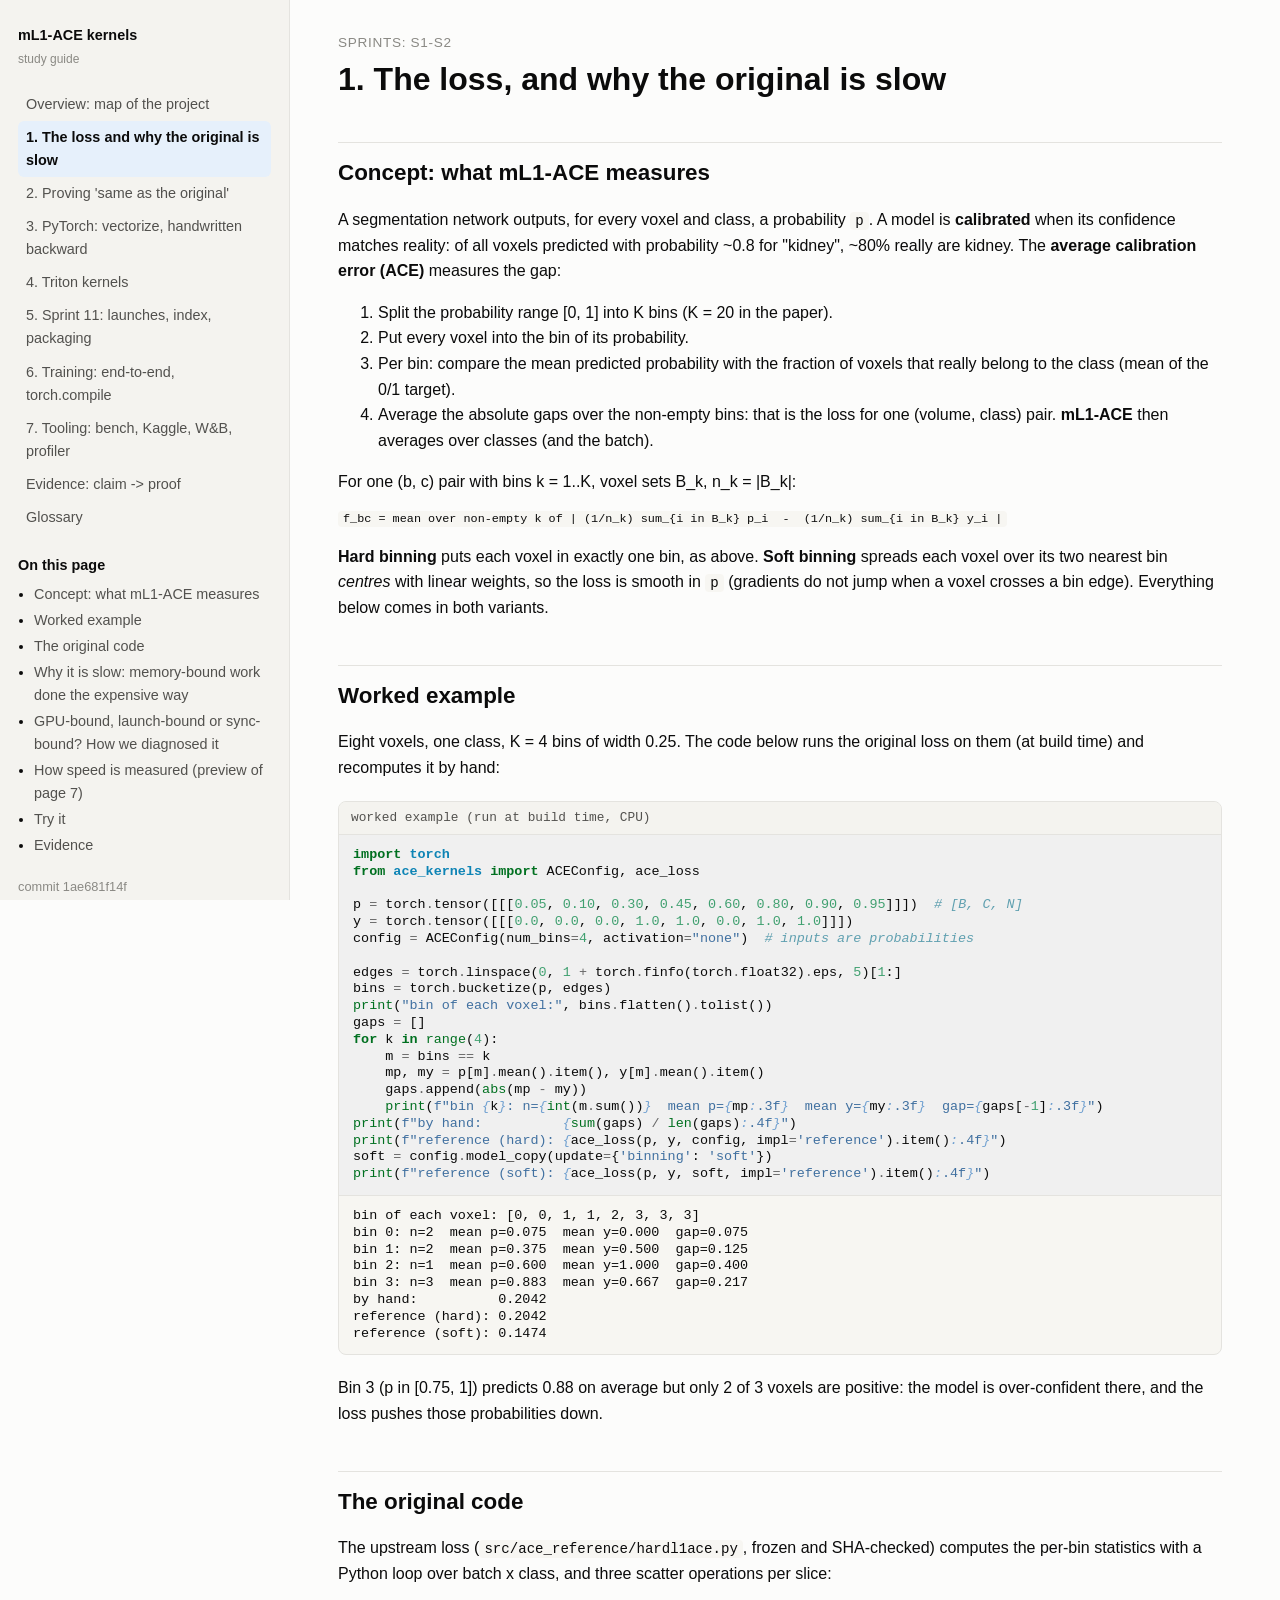
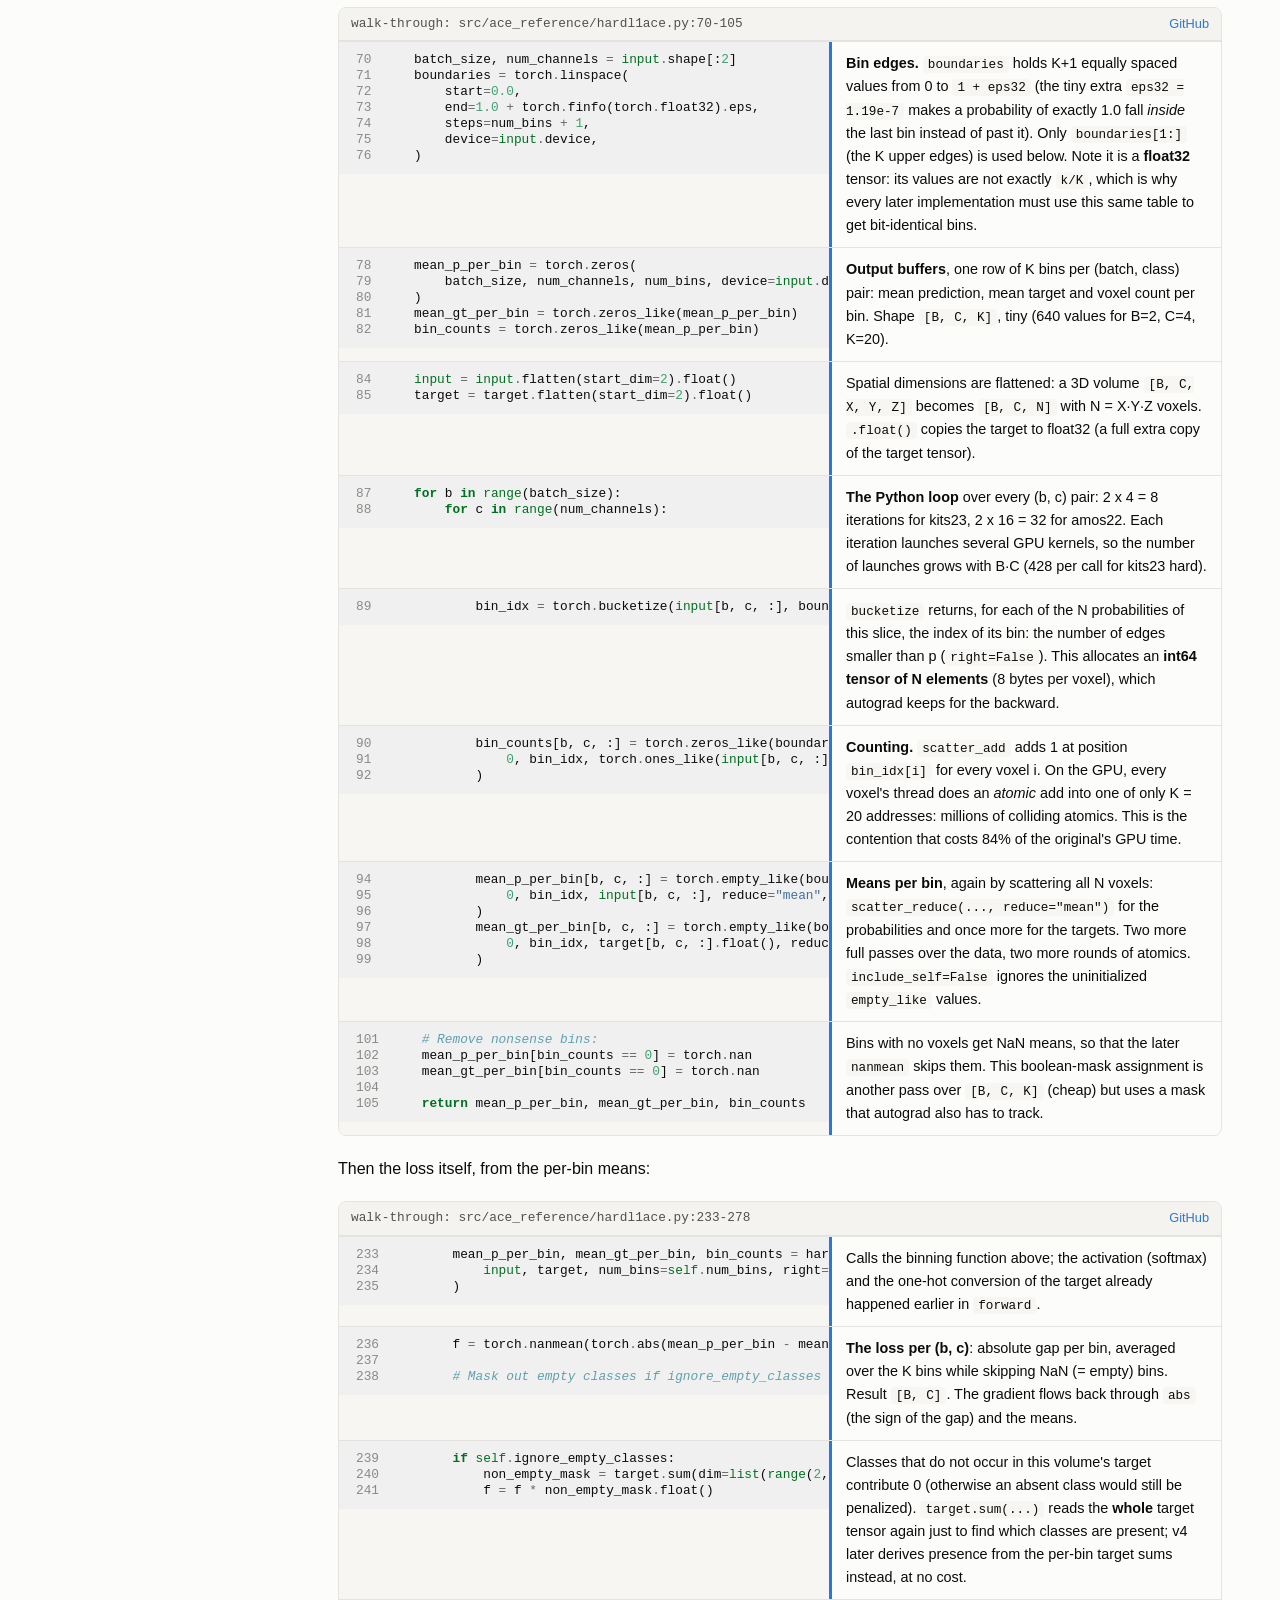
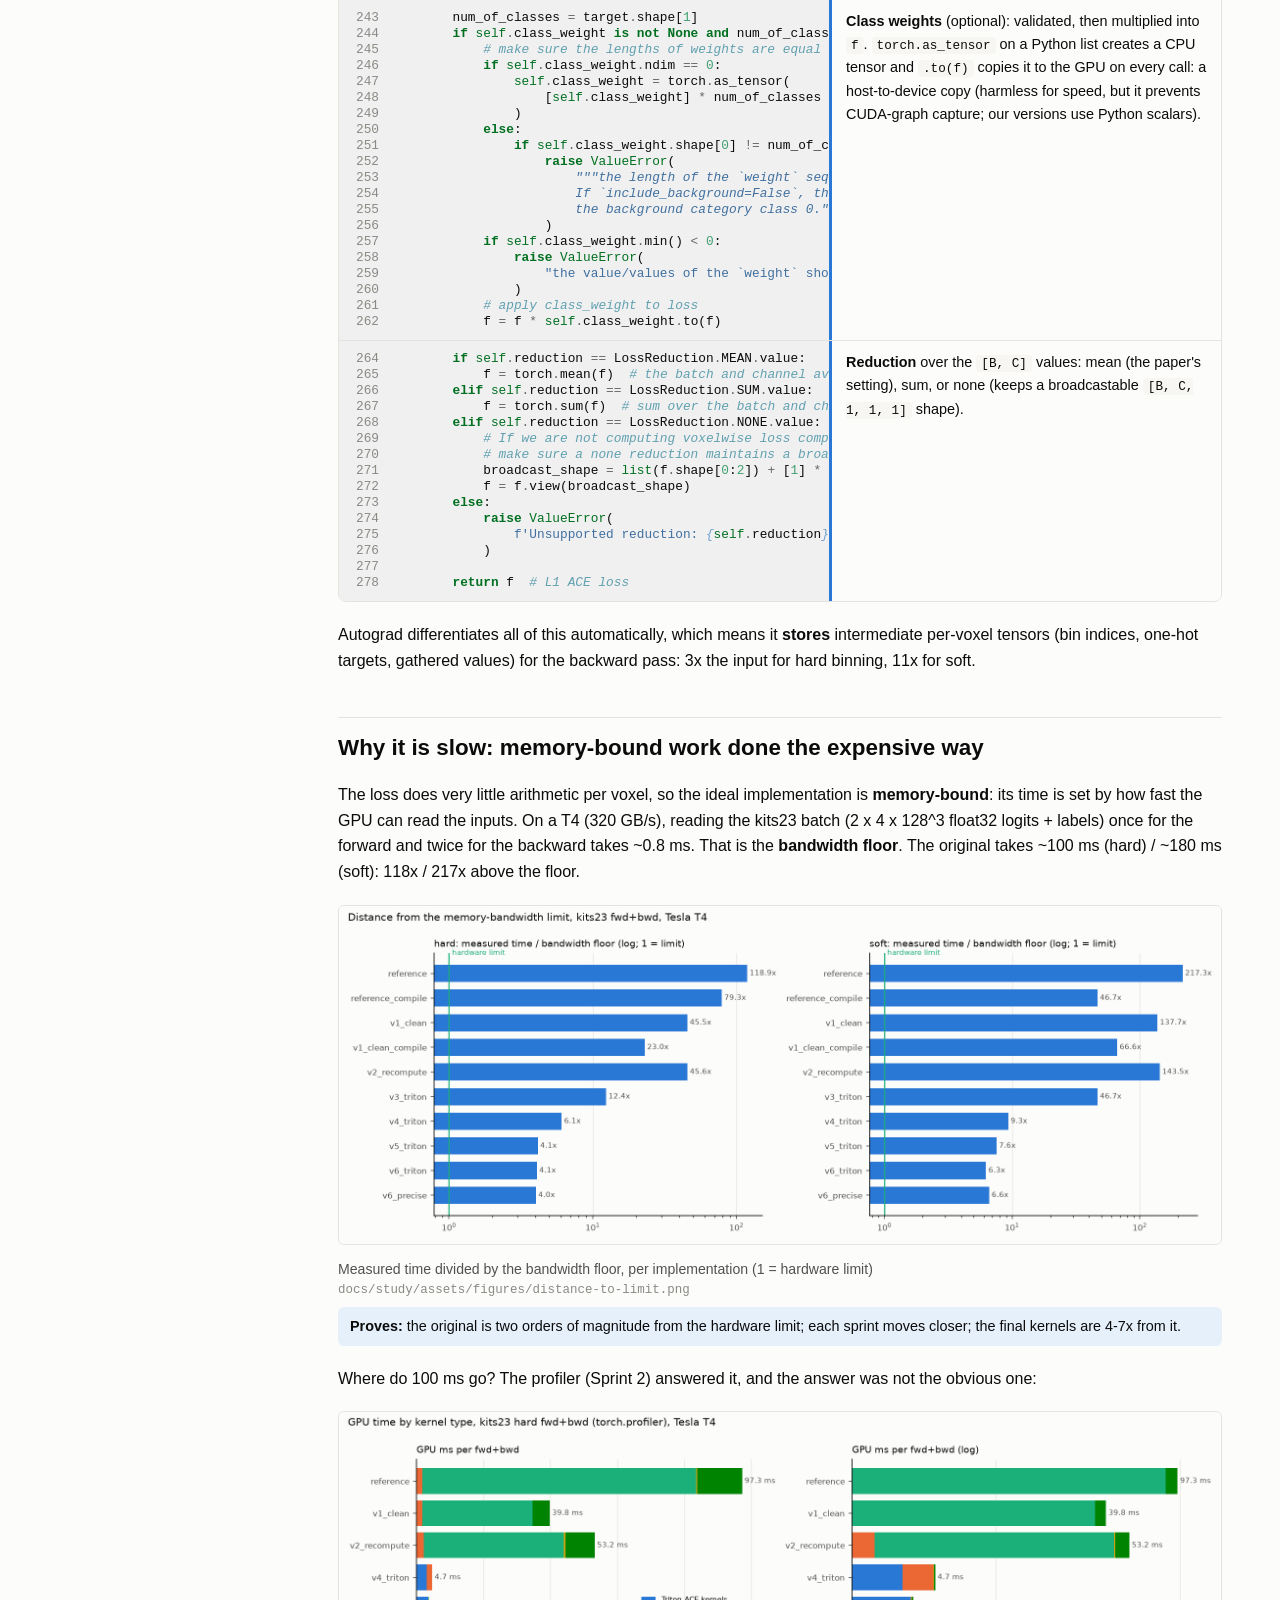
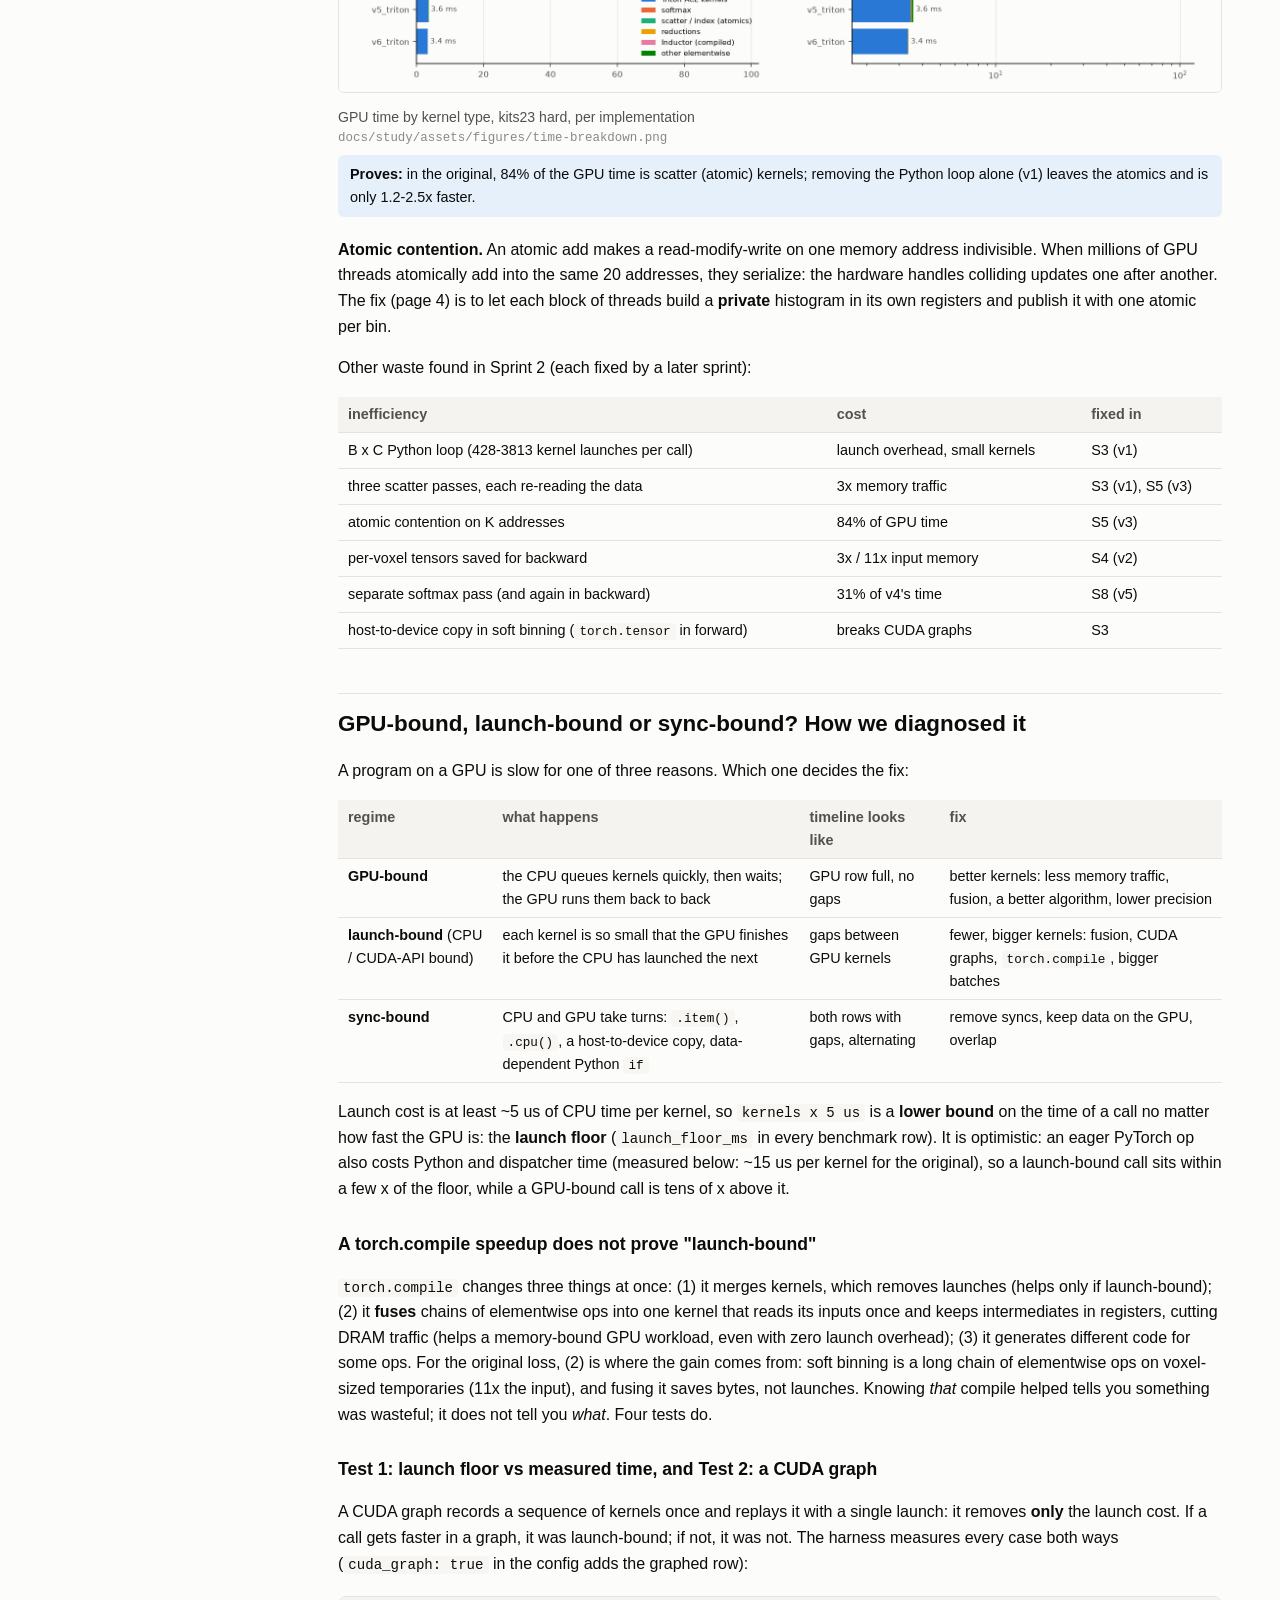
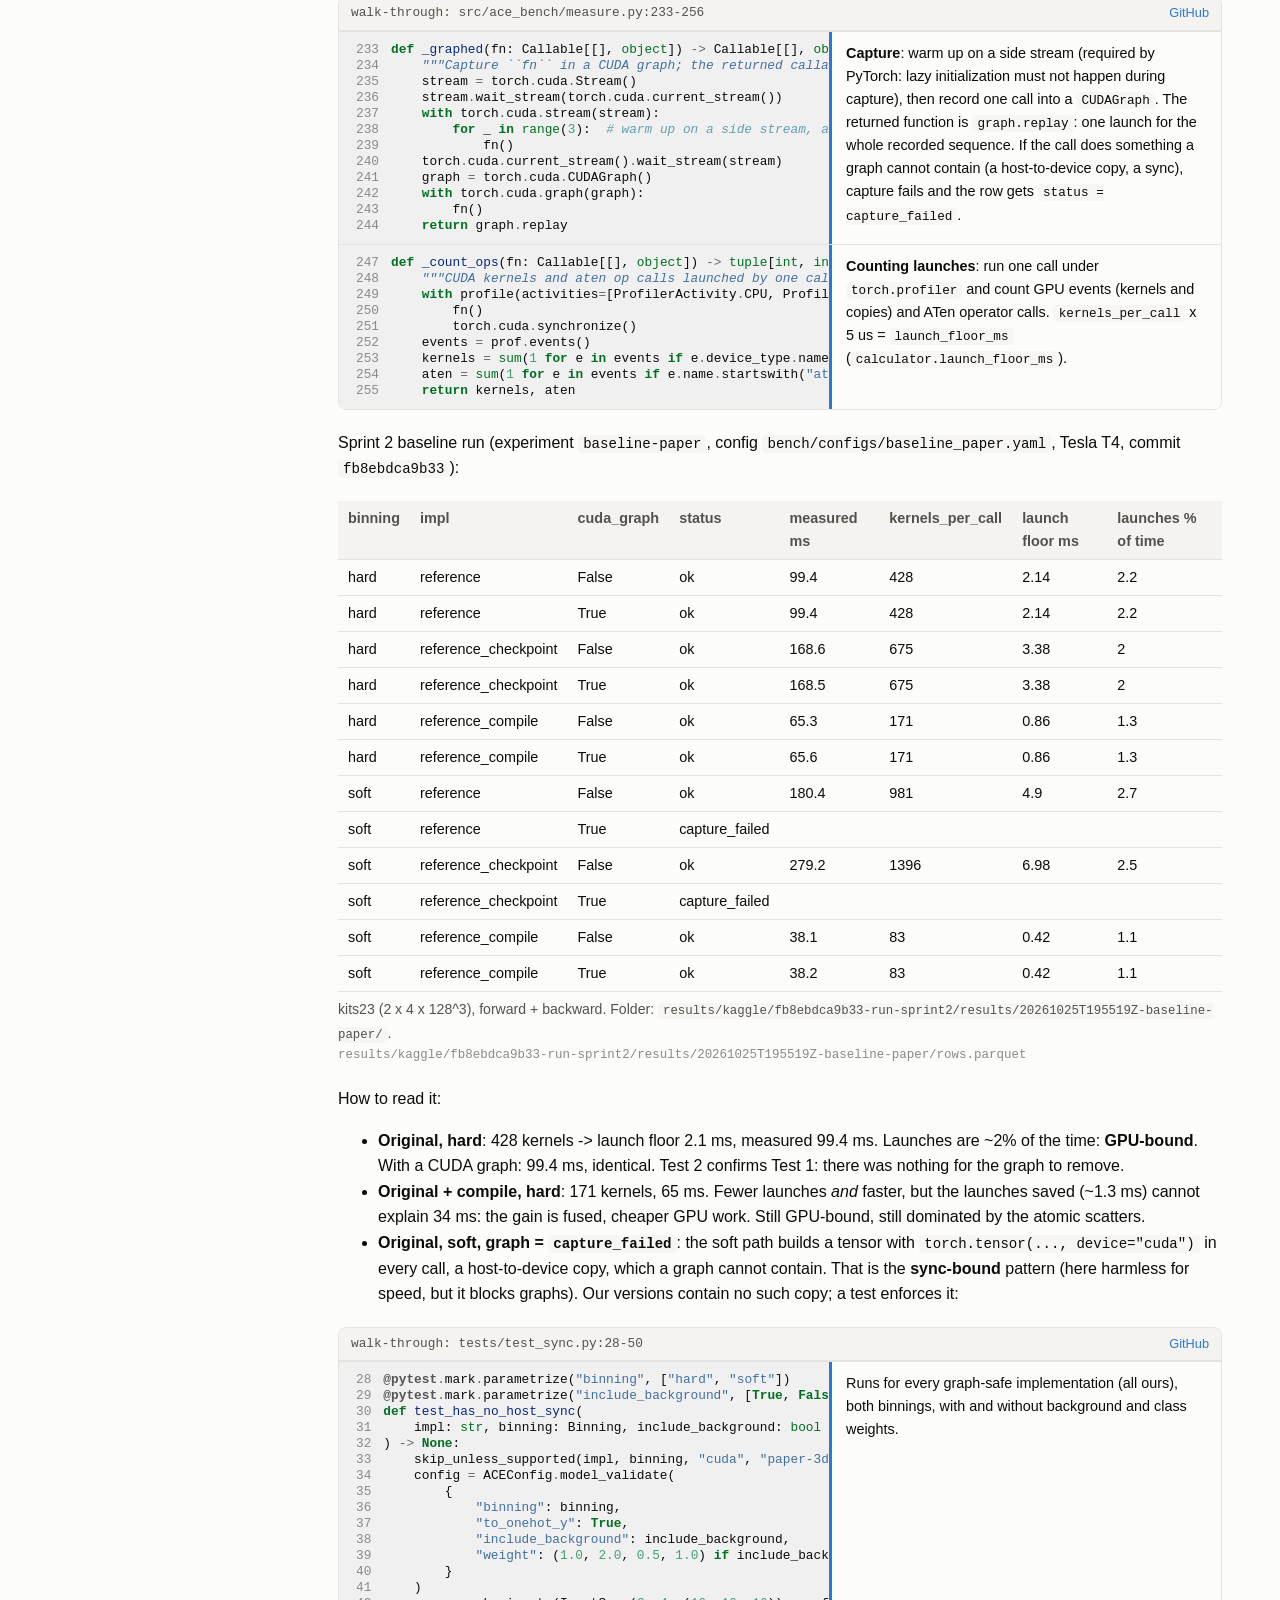
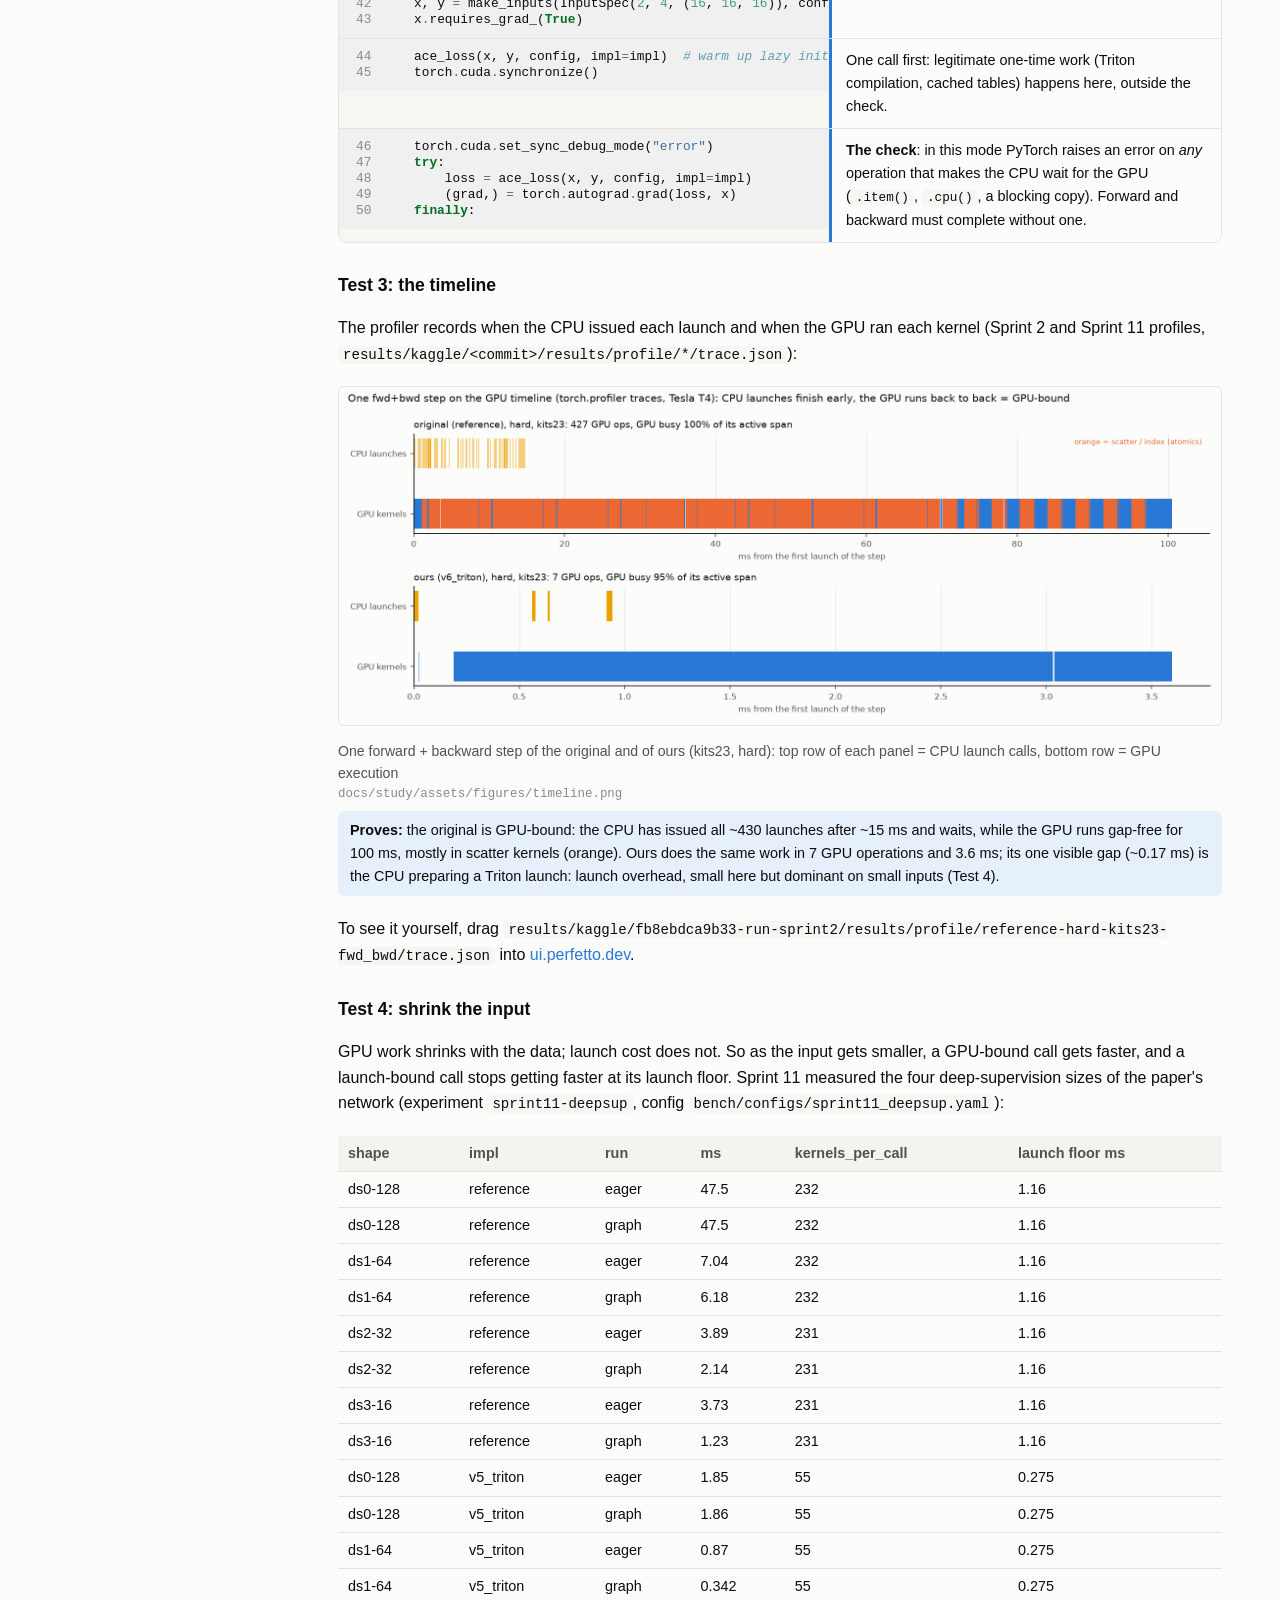
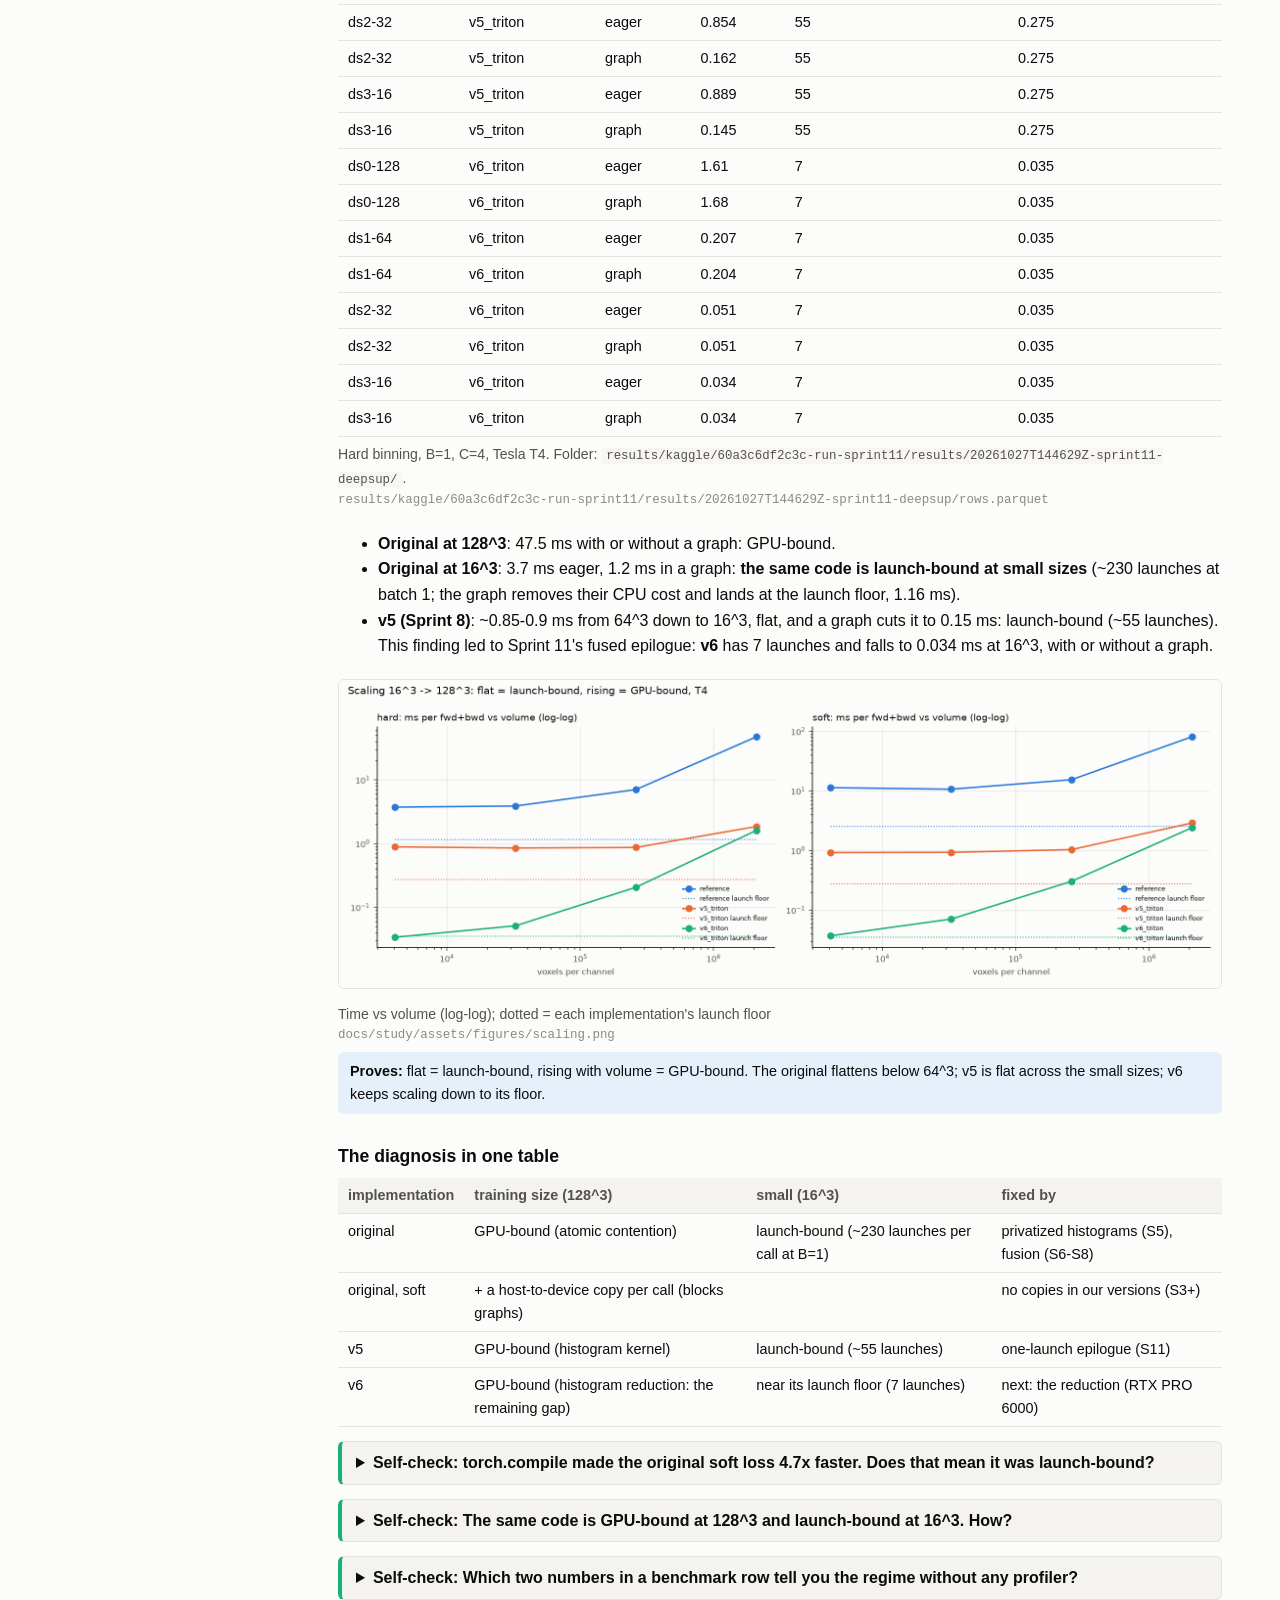
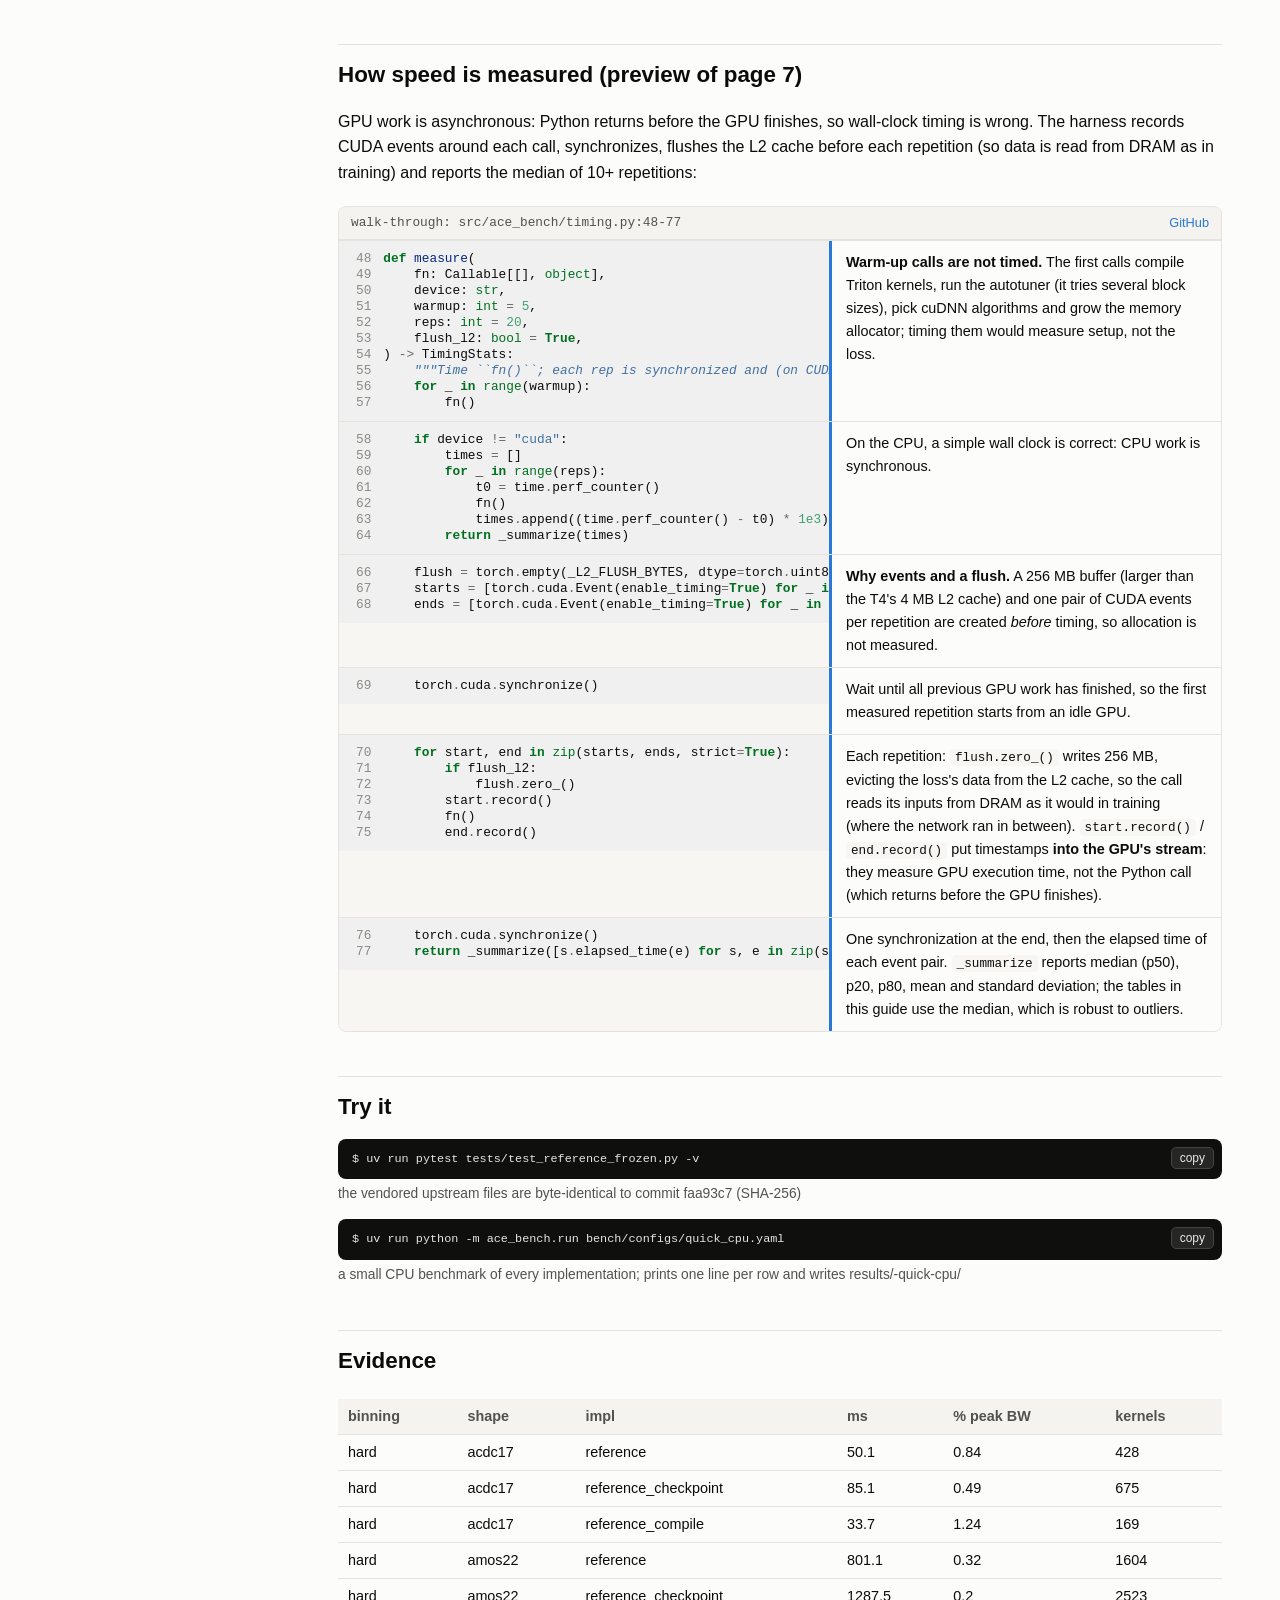
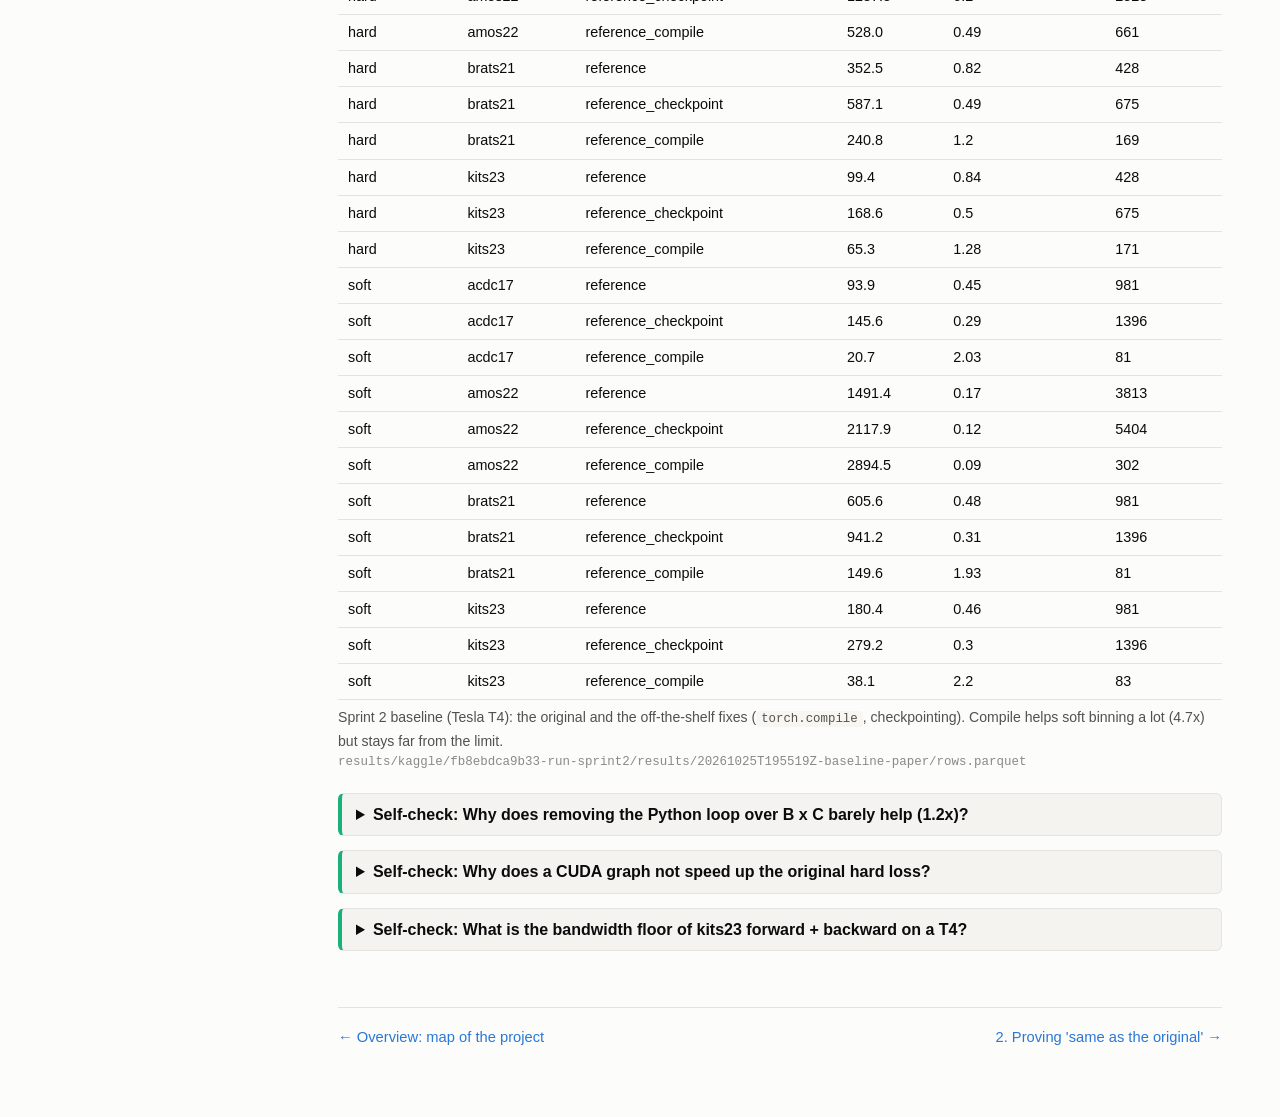
==== commit 96c4d741: "Study guide p.1: GPU- vs launch- vs sync-bound diagnosis with evidence Four tests from saved runs: l" ====
--- a/docs/study/01-loss.html
+++ b/docs/study/01-loss.html
@@ -7,8 +7,8 @@
 </head><body>
 <aside class="side"><a class="brand" href="index.html">mL1-ACE kernels<br>
 <small>study guide</small></a><ol class="pages"><li class=""><a href="index.html">Overview: map of the project</a></li><li class="current"><a href="01-loss.html">1. The loss and why the original is slow</a></li><li class=""><a href="02-correctness.html">2. Proving &#x27;same as the original&#x27;</a></li><li class=""><a href="03-pytorch.html">3. PyTorch: vectorize, handwritten backward</a></li><li class=""><a href="04-triton.html">4. Triton kernels</a></li><li class=""><a href="05-sprint11.html">5. Sprint 11: launches, index, packaging</a></li><li class=""><a href="06-training.html">6. Training: end-to-end, torch.compile</a></li><li class=""><a href="07-tooling.html">7. Tooling: bench, Kaggle, W&amp;B, profiler</a></li><li class=""><a href="evidence.html">Evidence: claim -&gt; proof</a></li><li class=""><a href="glossary.html">Glossary</a></li></ol>
-<div class="toc"><b>On this page</b><ul><li><a href="#concept-what-ml1-ace-measures">Concept: what mL1-ACE measures</a></li><li><a href="#worked-example">Worked example</a></li><li><a href="#the-original-code">The original code</a></li><li><a href="#why-it-is-slow-memory-bound-work-done-the-expensive-way">Why it is slow: memory-bound work done the expensive way</a></li><li><a href="#how-speed-is-measured-preview-of-page-7">How speed is measured (preview of page 7)</a></li><li><a href="#try-it">Try it</a></li><li><a href="#evidence">Evidence</a></li></ul></div>
-<p class="meta">commit 089df3e038</p></aside>
+<div class="toc"><b>On this page</b><ul><li><a href="#concept-what-ml1-ace-measures">Concept: what mL1-ACE measures</a></li><li><a href="#worked-example">Worked example</a></li><li><a href="#the-original-code">The original code</a></li><li><a href="#why-it-is-slow-memory-bound-work-done-the-expensive-way">Why it is slow: memory-bound work done the expensive way</a></li><li><a href="#gpu-bound-launch-bound-or-sync-bound-how-we-diagnosed-it">GPU-bound, launch-bound or sync-bound? How we diagnosed it</a></li><li><a href="#how-speed-is-measured-preview-of-page-7">How speed is measured (preview of page 7)</a></li><li><a href="#try-it">Try it</a></li><li><a href="#evidence">Evidence</a></li></ul></div>
+<p class="meta">commit 1ae681f14f</p></aside>
 <main><p class="sprints">Sprints: S1-S2</p><h1 id="1-the-loss-and-why-the-original-is-slow">1. The loss, and why the original is slow</h1>
 <h2 id="concept-what-ml1-ace-measures">Concept: what mL1-ACE measures</h2>
 <p>A segmentation network outputs, for every voxel and class, a probability <code>p</code>. A
@@ -68,7 +68,7 @@
 <p>The upstream loss (<code>src/ace_reference/hardl1ace.py</code>, frozen and SHA-checked) computes
 the per-bin statistics with a Python loop over batch x class, and three scatter
 operations per slice:</p>
-<figure class="walk"><div class="code-head"><span class="path">walk-through: src/ace_reference/hardl1ace.py:70-105</span><a href="https://github.com/kapitan05/ace-kernels/blob/089df3e03805da8196e93d3acba6b27bcfe9ac58/src/ace_reference/hardl1ace.py#L70-L105" target="_blank" rel="noopener">GitHub</a></div><div class="step"><div class="step-code"><div class="highlight"><pre><span></span><span class="linenos">70</span>    <span class="n">batch_size</span><span class="p">,</span> <span class="n">num_channels</span> <span class="o">=</span> <span class="nb">input</span><span class="o">.</span><span class="n">shape</span><span class="p">[:</span><span class="mi">2</span><span class="p">]</span>
+<figure class="walk"><div class="code-head"><span class="path">walk-through: src/ace_reference/hardl1ace.py:70-105</span><a href="https://github.com/kapitan05/ace-kernels/blob/1ae681f14fba3a99015fbf64bfc5158a585fdc97/src/ace_reference/hardl1ace.py#L70-L105" target="_blank" rel="noopener">GitHub</a></div><div class="step"><div class="step-code"><div class="highlight"><pre><span></span><span class="linenos">70</span>    <span class="n">batch_size</span><span class="p">,</span> <span class="n">num_channels</span> <span class="o">=</span> <span class="nb">input</span><span class="o">.</span><span class="n">shape</span><span class="p">[:</span><span class="mi">2</span><span class="p">]</span>
 <span class="linenos">71</span>    <span class="n">boundaries</span> <span class="o">=</span> <span class="n">torch</span><span class="o">.</span><span class="n">linspace</span><span class="p">(</span>
 <span class="linenos">72</span>        <span class="n">start</span><span class="o">=</span><span class="mf">0.0</span><span class="p">,</span>
 <span class="linenos">73</span>        <span class="n">end</span><span class="o">=</span><span class="mf">1.0</span> <span class="o">+</span> <span class="n">torch</span><span class="o">.</span><span class="n">finfo</span><span class="p">(</span><span class="n">torch</span><span class="o">.</span><span class="n">float32</span><span class="p">)</span><span class="o">.</span><span class="n">eps</span><span class="p">,</span>
@@ -109,7 +109,7 @@
 </pre></div>
 </div><div class="step-note"><p>Bins with no voxels get NaN means, so that the later <code>nanmean</code> skips them. This boolean-mask assignment is another pass over <code>[B, C, K]</code> (cheap) but uses a mask that autograd also has to track.</p></div></div></figure>
 <p>Then the loss itself, from the per-bin means:</p>
-<figure class="walk"><div class="code-head"><span class="path">walk-through: src/ace_reference/hardl1ace.py:233-278</span><a href="https://github.com/kapitan05/ace-kernels/blob/089df3e03805da8196e93d3acba6b27bcfe9ac58/src/ace_reference/hardl1ace.py#L233-L278" target="_blank" rel="noopener">GitHub</a></div><div class="step"><div class="step-code"><div class="highlight"><pre><span></span><span class="linenos">233</span>        <span class="n">mean_p_per_bin</span><span class="p">,</span> <span class="n">mean_gt_per_bin</span><span class="p">,</span> <span class="n">bin_counts</span> <span class="o">=</span> <span class="n">hard_binned_calibration</span><span class="p">(</span>
+<figure class="walk"><div class="code-head"><span class="path">walk-through: src/ace_reference/hardl1ace.py:233-278</span><a href="https://github.com/kapitan05/ace-kernels/blob/1ae681f14fba3a99015fbf64bfc5158a585fdc97/src/ace_reference/hardl1ace.py#L233-L278" target="_blank" rel="noopener">GitHub</a></div><div class="step"><div class="step-code"><div class="highlight"><pre><span></span><span class="linenos">233</span>        <span class="n">mean_p_per_bin</span><span class="p">,</span> <span class="n">mean_gt_per_bin</span><span class="p">,</span> <span class="n">bin_counts</span> <span class="o">=</span> <span class="n">hard_binned_calibration</span><span class="p">(</span>
 <span class="linenos">234</span>            <span class="nb">input</span><span class="p">,</span> <span class="n">target</span><span class="p">,</span> <span class="n">num_bins</span><span class="o">=</span><span class="bp">self</span><span class="o">.</span><span class="n">num_bins</span><span class="p">,</span> <span class="n">right</span><span class="o">=</span><span class="bp">self</span><span class="o">.</span><span class="n">right</span>
 <span class="linenos">235</span>        <span class="p">)</span>
 </pre></div>
@@ -219,12 +219,194 @@
 </tr>
 </tbody>
 </table>
+<h2 id="gpu-bound-launch-bound-or-sync-bound-how-we-diagnosed-it">GPU-bound, launch-bound or sync-bound? How we diagnosed it</h2>
+<p>A program on a GPU is slow for one of three reasons. Which one decides the fix:</p>
+<table>
+<thead>
+<tr>
+<th>regime</th>
+<th>what happens</th>
+<th>timeline looks like</th>
+<th>fix</th>
+</tr>
+</thead>
+<tbody>
+<tr>
+<td><strong>GPU-bound</strong></td>
+<td>the CPU queues kernels quickly, then waits; the GPU runs them back to back</td>
+<td>GPU row full, no gaps</td>
+<td>better kernels: less memory traffic, fusion, a better algorithm, lower precision</td>
+</tr>
+<tr>
+<td><strong>launch-bound</strong> (CPU / CUDA-API bound)</td>
+<td>each kernel is so small that the GPU finishes it before the CPU has launched the next</td>
+<td>gaps between GPU kernels</td>
+<td>fewer, bigger kernels: fusion, CUDA graphs, <code>torch.compile</code>, bigger batches</td>
+</tr>
+<tr>
+<td><strong>sync-bound</strong></td>
+<td>CPU and GPU take turns: <code>.item()</code>, <code>.cpu()</code>, a host-to-device copy, data-dependent Python <code>if</code></td>
+<td>both rows with gaps, alternating</td>
+<td>remove syncs, keep data on the GPU, overlap</td>
+</tr>
+</tbody>
+</table>
+<p>Launch cost is at least ~5 us of CPU time per kernel, so <code>kernels x 5 us</code> is a
+<strong>lower bound</strong> on the time of a call no matter how fast the GPU is: the <strong>launch
+floor</strong> (<code>launch_floor_ms</code> in every benchmark row). It is optimistic: an eager PyTorch
+op also costs Python and dispatcher time (measured below: ~15 us per kernel for the
+original), so a launch-bound call sits within a few x of the floor, while a GPU-bound
+call is tens of x above it.</p>
+<h3 id="a-torchcompile-speedup-does-not-prove-launch-bound">A torch.compile speedup does not prove "launch-bound"</h3>
+<p><code>torch.compile</code> changes three things at once: (1) it merges kernels, which removes
+launches (helps only if launch-bound); (2) it <strong>fuses</strong> chains of elementwise ops into
+one kernel that reads its inputs once and keeps intermediates in registers, cutting
+DRAM traffic (helps a memory-bound GPU workload, even with zero launch overhead);
+(3) it generates different code for some ops. For the original loss, (2) is where the
+gain comes from: soft binning is a long chain of elementwise ops on voxel-sized
+temporaries (11x the input), and fusing it saves bytes, not launches. Knowing <em>that</em>
+compile helped tells you something was wasteful; it does not tell you <em>what</em>. Four
+tests do.</p>
+<h3 id="test-1-launch-floor-vs-measured-time-and-test-2-a-cuda-graph">Test 1: launch floor vs measured time, and Test 2: a CUDA graph</h3>
+<p>A CUDA graph records a sequence of kernels once and replays it with a single launch:
+it removes <strong>only</strong> the launch cost. If a call gets faster in a graph, it was
+launch-bound; if not, it was not. The harness measures every case both ways
+(<code>cuda_graph: true</code> in the config adds the graphed row):</p>
+<figure class="walk"><div class="code-head"><span class="path">walk-through: src/ace_bench/measure.py:233-256</span><a href="https://github.com/kapitan05/ace-kernels/blob/1ae681f14fba3a99015fbf64bfc5158a585fdc97/src/ace_bench/measure.py#L233-L256" target="_blank" rel="noopener">GitHub</a></div><div class="step"><div class="step-code"><div class="highlight"><pre><span></span><span class="linenos">233</span><span class="k">def</span><span class="w"> </span><span class="nf">_graphed</span><span class="p">(</span><span class="n">fn</span><span class="p">:</span> <span class="n">Callable</span><span class="p">[[],</span> <span class="nb">object</span><span class="p">])</span> <span class="o">-&gt;</span> <span class="n">Callable</span><span class="p">[[],</span> <span class="nb">object</span><span class="p">]:</span>
+<span class="linenos">234</span><span class="w">    </span><span class="sd">"""Capture ``fn`` in a CUDA graph; the returned callable replays it."""</span>
+<span class="linenos">235</span>    <span class="n">stream</span> <span class="o">=</span> <span class="n">torch</span><span class="o">.</span><span class="n">cuda</span><span class="o">.</span><span class="n">Stream</span><span class="p">()</span>
+<span class="linenos">236</span>    <span class="n">stream</span><span class="o">.</span><span class="n">wait_stream</span><span class="p">(</span><span class="n">torch</span><span class="o">.</span><span class="n">cuda</span><span class="o">.</span><span class="n">current_stream</span><span class="p">())</span>
+<span class="linenos">237</span>    <span class="k">with</span> <span class="n">torch</span><span class="o">.</span><span class="n">cuda</span><span class="o">.</span><span class="n">stream</span><span class="p">(</span><span class="n">stream</span><span class="p">):</span>
+<span class="linenos">238</span>        <span class="k">for</span> <span class="n">_</span> <span class="ow">in</span> <span class="nb">range</span><span class="p">(</span><span class="mi">3</span><span class="p">):</span>  <span class="c1"># warm up on a side stream, as required for capture</span>
+<span class="linenos">239</span>            <span class="n">fn</span><span class="p">()</span>
+<span class="linenos">240</span>    <span class="n">torch</span><span class="o">.</span><span class="n">cuda</span><span class="o">.</span><span class="n">current_stream</span><span class="p">()</span><span class="o">.</span><span class="n">wait_stream</span><span class="p">(</span><span class="n">stream</span><span class="p">)</span>
+<span class="linenos">241</span>    <span class="n">graph</span> <span class="o">=</span> <span class="n">torch</span><span class="o">.</span><span class="n">cuda</span><span class="o">.</span><span class="n">CUDAGraph</span><span class="p">()</span>
+<span class="linenos">242</span>    <span class="k">with</span> <span class="n">torch</span><span class="o">.</span><span class="n">cuda</span><span class="o">.</span><span class="n">graph</span><span class="p">(</span><span class="n">graph</span><span class="p">):</span>
+<span class="linenos">243</span>        <span class="n">fn</span><span class="p">()</span>
+<span class="linenos">244</span>    <span class="k">return</span> <span class="n">graph</span><span class="o">.</span><span class="n">replay</span>
+</pre></div>
+</div><div class="step-note"><p><strong>Capture</strong>: warm up on a side stream (required by PyTorch: lazy initialization must not happen during capture), then record one call into a <code>CUDAGraph</code>. The returned function is <code>graph.replay</code>: one launch for the whole recorded sequence. If the call does something a graph cannot contain (a host-to-device copy, a sync), capture fails and the row gets <code>status = capture_failed</code>.</p></div></div><div class="step"><div class="step-code"><div class="highlight"><pre><span></span><span class="linenos">247</span><span class="k">def</span><span class="w"> </span><span class="nf">_count_ops</span><span class="p">(</span><span class="n">fn</span><span class="p">:</span> <span class="n">Callable</span><span class="p">[[],</span> <span class="nb">object</span><span class="p">])</span> <span class="o">-&gt;</span> <span class="nb">tuple</span><span class="p">[</span><span class="nb">int</span><span class="p">,</span> <span class="nb">int</span><span class="p">]:</span>
+<span class="linenos">248</span><span class="w">    </span><span class="sd">"""CUDA kernels and aten op calls launched by one call (CUDA only)."""</span>
+<span class="linenos">249</span>    <span class="k">with</span> <span class="n">profile</span><span class="p">(</span><span class="n">activities</span><span class="o">=</span><span class="p">[</span><span class="n">ProfilerActivity</span><span class="o">.</span><span class="n">CPU</span><span class="p">,</span> <span class="n">ProfilerActivity</span><span class="o">.</span><span class="n">CUDA</span><span class="p">])</span> <span class="k">as</span> <span class="n">prof</span><span class="p">:</span>
+<span class="linenos">250</span>        <span class="n">fn</span><span class="p">()</span>
+<span class="linenos">251</span>        <span class="n">torch</span><span class="o">.</span><span class="n">cuda</span><span class="o">.</span><span class="n">synchronize</span><span class="p">()</span>
+<span class="linenos">252</span>    <span class="n">events</span> <span class="o">=</span> <span class="n">prof</span><span class="o">.</span><span class="n">events</span><span class="p">()</span>
+<span class="linenos">253</span>    <span class="n">kernels</span> <span class="o">=</span> <span class="nb">sum</span><span class="p">(</span><span class="mi">1</span> <span class="k">for</span> <span class="n">e</span> <span class="ow">in</span> <span class="n">events</span> <span class="k">if</span> <span class="n">e</span><span class="o">.</span><span class="n">device_type</span><span class="o">.</span><span class="n">name</span> <span class="o">==</span> <span class="s2">"CUDA"</span><span class="p">)</span>
+<span class="linenos">254</span>    <span class="n">aten</span> <span class="o">=</span> <span class="nb">sum</span><span class="p">(</span><span class="mi">1</span> <span class="k">for</span> <span class="n">e</span> <span class="ow">in</span> <span class="n">events</span> <span class="k">if</span> <span class="n">e</span><span class="o">.</span><span class="n">name</span><span class="o">.</span><span class="n">startswith</span><span class="p">(</span><span class="s2">"aten::"</span><span class="p">))</span>
+<span class="linenos">255</span>    <span class="k">return</span> <span class="n">kernels</span><span class="p">,</span> <span class="n">aten</span>
+</pre></div>
+</div><div class="step-note"><p><strong>Counting launches</strong>: run one call under <code>torch.profiler</code> and count GPU events (kernels and copies) and ATen operator calls. <code>kernels_per_call</code> x 5 us = <code>launch_floor_ms</code> (<code>calculator.launch_floor_ms</code>).</p></div></div></figure>
+<p>Sprint 2 baseline run (experiment <code>baseline-paper</code>, config <code>bench/configs/baseline_paper.yaml</code>,
+Tesla T4, commit <code>fb8ebdca9b33</code>):</p>
+<figure class="table"><div class="scroll"><table><thead><tr><th>binning</th><th>impl</th><th>cuda_graph</th><th>status</th><th>measured ms</th><th>kernels_per_call</th><th>launch floor ms</th><th>launches % of time</th></tr></thead><tbody><tr><td>hard</td><td>reference</td><td>False</td><td>ok</td><td>99.4</td><td>428</td><td>2.14</td><td>2.2</td></tr><tr><td>hard</td><td>reference</td><td>True</td><td>ok</td><td>99.4</td><td>428</td><td>2.14</td><td>2.2</td></tr><tr><td>hard</td><td>reference_checkpoint</td><td>False</td><td>ok</td><td>168.6</td><td>675</td><td>3.38</td><td>2</td></tr><tr><td>hard</td><td>reference_checkpoint</td><td>True</td><td>ok</td><td>168.5</td><td>675</td><td>3.38</td><td>2</td></tr><tr><td>hard</td><td>reference_compile</td><td>False</td><td>ok</td><td>65.3</td><td>171</td><td>0.86</td><td>1.3</td></tr><tr><td>hard</td><td>reference_compile</td><td>True</td><td>ok</td><td>65.6</td><td>171</td><td>0.86</td><td>1.3</td></tr><tr><td>soft</td><td>reference</td><td>False</td><td>ok</td><td>180.4</td><td>981</td><td>4.9</td><td>2.7</td></tr><tr><td>soft</td><td>reference</td><td>True</td><td>capture_failed</td><td></td><td></td><td></td><td></td></tr><tr><td>soft</td><td>reference_checkpoint</td><td>False</td><td>ok</td><td>279.2</td><td>1396</td><td>6.98</td><td>2.5</td></tr><tr><td>soft</td><td>reference_checkpoint</td><td>True</td><td>capture_failed</td><td></td><td></td><td></td><td></td></tr><tr><td>soft</td><td>reference_compile</td><td>False</td><td>ok</td><td>38.1</td><td>83</td><td>0.42</td><td>1.1</td></tr><tr><td>soft</td><td>reference_compile</td><td>True</td><td>ok</td><td>38.2</td><td>83</td><td>0.42</td><td>1.1</td></tr></tbody></table></div><figcaption>kits23 (2 x 4 x 128^3), forward + backward. Folder: <code>results/kaggle/fb8ebdca9b33-run-sprint2/results/20261025T195519Z-baseline-paper/</code>. <span class="src">results/kaggle/fb8ebdca9b33-run-sprint2/results/20261025T195519Z-baseline-paper/rows.parquet</span></figcaption></figure>
+<p>How to read it:</p>
+<ul>
+<li><strong>Original, hard</strong>: 428 kernels -&gt; launch floor 2.1 ms, measured 99.4 ms. Launches
+  are ~2% of the time: <strong>GPU-bound</strong>. With a CUDA graph: 99.4 ms, identical. Test 2
+  confirms Test 1: there was nothing for the graph to remove.</li>
+<li><strong>Original + compile, hard</strong>: 171 kernels, 65 ms. Fewer launches <em>and</em> faster, but
+  the launches saved (~1.3 ms) cannot explain 34 ms: the gain is fused, cheaper GPU
+  work. Still GPU-bound, still dominated by the atomic scatters.</li>
+<li><strong>Original, soft, graph = <code>capture_failed</code></strong>: the soft path builds a tensor with
+  <code>torch.tensor(..., device="cuda")</code> in every call, a host-to-device copy, which a
+  graph cannot contain. That is the <strong>sync-bound</strong> pattern (here harmless for speed, but
+  it blocks graphs). Our versions contain no such copy; a test enforces it:</li>
+</ul>
+<figure class="walk"><div class="code-head"><span class="path">walk-through: tests/test_sync.py:28-50</span><a href="https://github.com/kapitan05/ace-kernels/blob/1ae681f14fba3a99015fbf64bfc5158a585fdc97/tests/test_sync.py#L28-L50" target="_blank" rel="noopener">GitHub</a></div><div class="step"><div class="step-code"><div class="highlight"><pre><span></span><span class="linenos">28</span><span class="nd">@pytest</span><span class="o">.</span><span class="n">mark</span><span class="o">.</span><span class="n">parametrize</span><span class="p">(</span><span class="s2">"binning"</span><span class="p">,</span> <span class="p">[</span><span class="s2">"hard"</span><span class="p">,</span> <span class="s2">"soft"</span><span class="p">])</span>
+<span class="linenos">29</span><span class="nd">@pytest</span><span class="o">.</span><span class="n">mark</span><span class="o">.</span><span class="n">parametrize</span><span class="p">(</span><span class="s2">"include_background"</span><span class="p">,</span> <span class="p">[</span><span class="kc">True</span><span class="p">,</span> <span class="kc">False</span><span class="p">])</span>
+<span class="linenos">30</span><span class="k">def</span><span class="w"> </span><span class="nf">test_has_no_host_sync</span><span class="p">(</span>
+<span class="linenos">31</span>    <span class="n">impl</span><span class="p">:</span> <span class="nb">str</span><span class="p">,</span> <span class="n">binning</span><span class="p">:</span> <span class="n">Binning</span><span class="p">,</span> <span class="n">include_background</span><span class="p">:</span> <span class="nb">bool</span>
+<span class="linenos">32</span><span class="p">)</span> <span class="o">-&gt;</span> <span class="kc">None</span><span class="p">:</span>
+<span class="linenos">33</span>    <span class="n">skip_unless_supported</span><span class="p">(</span><span class="n">impl</span><span class="p">,</span> <span class="n">binning</span><span class="p">,</span> <span class="s2">"cuda"</span><span class="p">,</span> <span class="s2">"paper-3d-hard"</span><span class="p">)</span>
+<span class="linenos">34</span>    <span class="n">config</span> <span class="o">=</span> <span class="n">ACEConfig</span><span class="o">.</span><span class="n">model_validate</span><span class="p">(</span>
+<span class="linenos">35</span>        <span class="p">{</span>
+<span class="linenos">36</span>            <span class="s2">"binning"</span><span class="p">:</span> <span class="n">binning</span><span class="p">,</span>
+<span class="linenos">37</span>            <span class="s2">"to_onehot_y"</span><span class="p">:</span> <span class="kc">True</span><span class="p">,</span>
+<span class="linenos">38</span>            <span class="s2">"include_background"</span><span class="p">:</span> <span class="n">include_background</span><span class="p">,</span>
+<span class="linenos">39</span>            <span class="s2">"weight"</span><span class="p">:</span> <span class="p">(</span><span class="mf">1.0</span><span class="p">,</span> <span class="mf">2.0</span><span class="p">,</span> <span class="mf">0.5</span><span class="p">,</span> <span class="mf">1.0</span><span class="p">)</span> <span class="k">if</span> <span class="n">include_background</span> <span class="k">else</span> <span class="kc">None</span><span class="p">,</span>
+<span class="linenos">40</span>        <span class="p">}</span>
+<span class="linenos">41</span>    <span class="p">)</span>
+<span class="linenos">42</span>    <span class="n">x</span><span class="p">,</span> <span class="n">y</span> <span class="o">=</span> <span class="n">make_inputs</span><span class="p">(</span><span class="n">InputSpec</span><span class="p">(</span><span class="mi">2</span><span class="p">,</span> <span class="mi">4</span><span class="p">,</span> <span class="p">(</span><span class="mi">16</span><span class="p">,</span> <span class="mi">16</span><span class="p">,</span> <span class="mi">16</span><span class="p">)),</span> <span class="n">config</span><span class="p">,</span> <span class="s2">"cuda"</span><span class="p">)</span>
+<span class="linenos">43</span>    <span class="n">x</span><span class="o">.</span><span class="n">requires_grad_</span><span class="p">(</span><span class="kc">True</span><span class="p">)</span>
+</pre></div>
+</div><div class="step-note"><p>Runs for every graph-safe implementation (all ours), both binnings, with and without background and class weights.</p></div></div><div class="step"><div class="step-code"><div class="highlight"><pre><span></span><span class="linenos">44</span>    <span class="n">ace_loss</span><span class="p">(</span><span class="n">x</span><span class="p">,</span> <span class="n">y</span><span class="p">,</span> <span class="n">config</span><span class="p">,</span> <span class="n">impl</span><span class="o">=</span><span class="n">impl</span><span class="p">)</span>  <span class="c1"># warm up lazy init outside the check</span>
+<span class="linenos">45</span>    <span class="n">torch</span><span class="o">.</span><span class="n">cuda</span><span class="o">.</span><span class="n">synchronize</span><span class="p">()</span>
+</pre></div>
+</div><div class="step-note"><p>One call first: legitimate one-time work (Triton compilation, cached tables) happens here, outside the check.</p></div></div><div class="step"><div class="step-code"><div class="highlight"><pre><span></span><span class="linenos">46</span>    <span class="n">torch</span><span class="o">.</span><span class="n">cuda</span><span class="o">.</span><span class="n">set_sync_debug_mode</span><span class="p">(</span><span class="s2">"error"</span><span class="p">)</span>
+<span class="linenos">47</span>    <span class="k">try</span><span class="p">:</span>
+<span class="linenos">48</span>        <span class="n">loss</span> <span class="o">=</span> <span class="n">ace_loss</span><span class="p">(</span><span class="n">x</span><span class="p">,</span> <span class="n">y</span><span class="p">,</span> <span class="n">config</span><span class="p">,</span> <span class="n">impl</span><span class="o">=</span><span class="n">impl</span><span class="p">)</span>
+<span class="linenos">49</span>        <span class="p">(</span><span class="n">grad</span><span class="p">,)</span> <span class="o">=</span> <span class="n">torch</span><span class="o">.</span><span class="n">autograd</span><span class="o">.</span><span class="n">grad</span><span class="p">(</span><span class="n">loss</span><span class="p">,</span> <span class="n">x</span><span class="p">)</span>
+<span class="linenos">50</span>    <span class="k">finally</span><span class="p">:</span>
+</pre></div>
+</div><div class="step-note"><p><strong>The check</strong>: in this mode PyTorch raises an error on <em>any</em> operation that makes the CPU wait for the GPU (<code>.item()</code>, <code>.cpu()</code>, a blocking copy). Forward and backward must complete without one.</p></div></div></figure>
+<h3 id="test-3-the-timeline">Test 3: the timeline</h3>
+<p>The profiler records when the CPU issued each launch and when the GPU ran each
+kernel (Sprint 2 and Sprint 11 profiles, <code>results/kaggle/&lt;commit&gt;/results/profile/*/trace.json</code>):</p>
+<figure class="plot"><img src="assets/plots/docs_study_assets_figures_timeline.png" alt="One forward + backward step of the original and of ours (kits23, hard): top row of each panel = CPU launch calls, bottom row = GPU execution" loading="lazy"><figcaption>One forward + backward step of the original and of ours (kits23, hard): top row of each panel = CPU launch calls, bottom row = GPU execution <span class="src">docs/study/assets/figures/timeline.png</span></figcaption><p class="proves"><b>Proves:</b> the original is GPU-bound: the CPU has issued all ~430 launches after ~15 ms and waits, while the GPU runs gap-free for 100 ms, mostly in scatter kernels (orange). Ours does the same work in 7 GPU operations and 3.6 ms; its one visible gap (~0.17 ms) is the CPU preparing a Triton launch: launch overhead, small here but dominant on small inputs (Test 4).</p></figure>
+<p>To see it yourself, drag <code>results/kaggle/fb8ebdca9b33-run-sprint2/results/profile/reference-hard-kits23-fwd_bwd/trace.json</code>
+into <a href="https://ui.perfetto.dev">ui.perfetto.dev</a>.</p>
+<h3 id="test-4-shrink-the-input">Test 4: shrink the input</h3>
+<p>GPU work shrinks with the data; launch cost does not. So as the input gets smaller, a
+GPU-bound call gets faster, and a launch-bound call stops getting faster at its
+launch floor. Sprint 11 measured the four deep-supervision sizes of the paper's network
+(experiment <code>sprint11-deepsup</code>, config <code>bench/configs/sprint11_deepsup.yaml</code>):</p>
+<figure class="table"><div class="scroll"><table><thead><tr><th>shape</th><th>impl</th><th>run</th><th>ms</th><th>kernels_per_call</th><th>launch floor ms</th></tr></thead><tbody><tr><td>ds0-128</td><td>reference</td><td>eager</td><td>47.5</td><td>232</td><td>1.16</td></tr><tr><td>ds0-128</td><td>reference</td><td>graph</td><td>47.5</td><td>232</td><td>1.16</td></tr><tr><td>ds1-64</td><td>reference</td><td>eager</td><td>7.04</td><td>232</td><td>1.16</td></tr><tr><td>ds1-64</td><td>reference</td><td>graph</td><td>6.18</td><td>232</td><td>1.16</td></tr><tr><td>ds2-32</td><td>reference</td><td>eager</td><td>3.89</td><td>231</td><td>1.16</td></tr><tr><td>ds2-32</td><td>reference</td><td>graph</td><td>2.14</td><td>231</td><td>1.16</td></tr><tr><td>ds3-16</td><td>reference</td><td>eager</td><td>3.73</td><td>231</td><td>1.16</td></tr><tr><td>ds3-16</td><td>reference</td><td>graph</td><td>1.23</td><td>231</td><td>1.16</td></tr><tr><td>ds0-128</td><td>v5_triton</td><td>eager</td><td>1.85</td><td>55</td><td>0.275</td></tr><tr><td>ds0-128</td><td>v5_triton</td><td>graph</td><td>1.86</td><td>55</td><td>0.275</td></tr><tr><td>ds1-64</td><td>v5_triton</td><td>eager</td><td>0.87</td><td>55</td><td>0.275</td></tr><tr><td>ds1-64</td><td>v5_triton</td><td>graph</td><td>0.342</td><td>55</td><td>0.275</td></tr><tr><td>ds2-32</td><td>v5_triton</td><td>eager</td><td>0.854</td><td>55</td><td>0.275</td></tr><tr><td>ds2-32</td><td>v5_triton</td><td>graph</td><td>0.162</td><td>55</td><td>0.275</td></tr><tr><td>ds3-16</td><td>v5_triton</td><td>eager</td><td>0.889</td><td>55</td><td>0.275</td></tr><tr><td>ds3-16</td><td>v5_triton</td><td>graph</td><td>0.145</td><td>55</td><td>0.275</td></tr><tr><td>ds0-128</td><td>v6_triton</td><td>eager</td><td>1.61</td><td>7</td><td>0.035</td></tr><tr><td>ds0-128</td><td>v6_triton</td><td>graph</td><td>1.68</td><td>7</td><td>0.035</td></tr><tr><td>ds1-64</td><td>v6_triton</td><td>eager</td><td>0.207</td><td>7</td><td>0.035</td></tr><tr><td>ds1-64</td><td>v6_triton</td><td>graph</td><td>0.204</td><td>7</td><td>0.035</td></tr><tr><td>ds2-32</td><td>v6_triton</td><td>eager</td><td>0.051</td><td>7</td><td>0.035</td></tr><tr><td>ds2-32</td><td>v6_triton</td><td>graph</td><td>0.051</td><td>7</td><td>0.035</td></tr><tr><td>ds3-16</td><td>v6_triton</td><td>eager</td><td>0.034</td><td>7</td><td>0.035</td></tr><tr><td>ds3-16</td><td>v6_triton</td><td>graph</td><td>0.034</td><td>7</td><td>0.035</td></tr></tbody></table></div><figcaption>Hard binning, B=1, C=4, Tesla T4. Folder: <code>results/kaggle/60a3c6df2c3c-run-sprint11/results/20261027T144629Z-sprint11-deepsup/</code>. <span class="src">results/kaggle/60a3c6df2c3c-run-sprint11/results/20261027T144629Z-sprint11-deepsup/rows.parquet</span></figcaption></figure>
+<ul>
+<li><strong>Original at 128^3</strong>: 47.5 ms with or without a graph: GPU-bound.</li>
+<li><strong>Original at 16^3</strong>: 3.7 ms eager, 1.2 ms in a graph: <strong>the same code is
+  launch-bound at small sizes</strong> (~230 launches at batch 1; the graph removes their
+  CPU cost and lands at the launch floor, 1.16 ms).</li>
+<li><strong>v5 (Sprint 8)</strong>: ~0.85-0.9 ms from 64^3 down to 16^3, flat, and a graph cuts
+  it to 0.15 ms: launch-bound (~55 launches). This finding led to Sprint 11's fused
+  epilogue: <strong>v6</strong> has 7 launches and falls to 0.034 ms at 16^3, with or without a graph.</li>
+</ul>
+<figure class="plot"><img src="assets/plots/docs_study_assets_figures_scaling.png" alt="Time vs volume (log-log); dotted = each implementation's launch floor" loading="lazy"><figcaption>Time vs volume (log-log); dotted = each implementation's launch floor <span class="src">docs/study/assets/figures/scaling.png</span></figcaption><p class="proves"><b>Proves:</b> flat = launch-bound, rising with volume = GPU-bound. The original flattens below 64^3; v5 is flat across the small sizes; v6 keeps scaling down to its floor.</p></figure>
+<h3 id="the-diagnosis-in-one-table">The diagnosis in one table</h3>
+<table>
+<thead>
+<tr>
+<th>implementation</th>
+<th>training size (128^3)</th>
+<th>small (16^3)</th>
+<th>fixed by</th>
+</tr>
+</thead>
+<tbody>
+<tr>
+<td>original</td>
+<td>GPU-bound (atomic contention)</td>
+<td>launch-bound (~230 launches per call at B=1)</td>
+<td>privatized histograms (S5), fusion (S6-S8)</td>
+</tr>
+<tr>
+<td>original, soft</td>
+<td>+ a host-to-device copy per call (blocks graphs)</td>
+<td></td>
+<td>no copies in our versions (S3+)</td>
+</tr>
+<tr>
+<td>v5</td>
+<td>GPU-bound (histogram kernel)</td>
+<td>launch-bound (~55 launches)</td>
+<td>one-launch epilogue (S11)</td>
+</tr>
+<tr>
+<td>v6</td>
+<td>GPU-bound (histogram reduction: the remaining gap)</td>
+<td>near its launch floor (7 launches)</td>
+<td>next: the reduction (RTX PRO 6000)</td>
+</tr>
+</tbody>
+</table>
+<details class="check"><summary>Self-check: torch.compile made the original soft loss 4.7x faster. Does that mean it was launch-bound?</summary><div class="answer">No. Its launches cost ~5 ms of 184 ms. Compile fused a long chain of elementwise ops on voxel-sized temporaries, so the GPU moved far fewer bytes: a GPU (memory) win. The CUDA-graph test is the clean check for launch overhead.</div></details>
+<details class="check"><summary>Self-check: The same code is GPU-bound at 128^3 and launch-bound at 16^3. How?</summary><div class="answer">Launch cost is fixed per kernel (~5 us x kernels); GPU work scales with the data. At 16^3 the data is 512x smaller, the GPU work drops below the launch cost, and the launches dominate.</div></details>
+<details class="check"><summary>Self-check: Which two numbers in a benchmark row tell you the regime without any profiler?</summary><div class="answer"><code>p50_ms</code> and <code>launch_floor_ms</code> (= kernels_per_call x 5 us). Within a few x: launch-bound (the floor is optimistic). Tens of x apart: GPU-bound. Confirm with the graphed row: a launch-bound call drops to about the floor.</div></details>
 <h2 id="how-speed-is-measured-preview-of-page-7">How speed is measured (preview of page 7)</h2>
 <p>GPU work is asynchronous: Python returns before the GPU finishes, so wall-clock timing
 is wrong. The harness records CUDA events around each call, synchronizes, flushes the
 L2 cache before each repetition (so data is read from DRAM as in training) and reports
 the median of 10+ repetitions:</p>
-<figure class="walk"><div class="code-head"><span class="path">walk-through: src/ace_bench/timing.py:48-77</span><a href="https://github.com/kapitan05/ace-kernels/blob/089df3e03805da8196e93d3acba6b27bcfe9ac58/src/ace_bench/timing.py#L48-L77" target="_blank" rel="noopener">GitHub</a></div><div class="step"><div class="step-code"><div class="highlight"><pre><span></span><span class="linenos">48</span><span class="k">def</span><span class="w"> </span><span class="nf">measure</span><span class="p">(</span>
+<figure class="walk"><div class="code-head"><span class="path">walk-through: src/ace_bench/timing.py:48-77</span><a href="https://github.com/kapitan05/ace-kernels/blob/1ae681f14fba3a99015fbf64bfc5158a585fdc97/src/ace_bench/timing.py#L48-L77" target="_blank" rel="noopener">GitHub</a></div><div class="step"><div class="step-code"><div class="highlight"><pre><span></span><span class="linenos">48</span><span class="k">def</span><span class="w"> </span><span class="nf">measure</span><span class="p">(</span>
 <span class="linenos">49</span>    <span class="n">fn</span><span class="p">:</span> <span class="n">Callable</span><span class="p">[[],</span> <span class="nb">object</span><span class="p">],</span>
 <span class="linenos">50</span>    <span class="n">device</span><span class="p">:</span> <span class="nb">str</span><span class="p">,</span>
 <span class="linenos">51</span>    <span class="n">warmup</span><span class="p">:</span> <span class="nb">int</span> <span class="o">=</span> <span class="mi">5</span><span class="p">,</span>
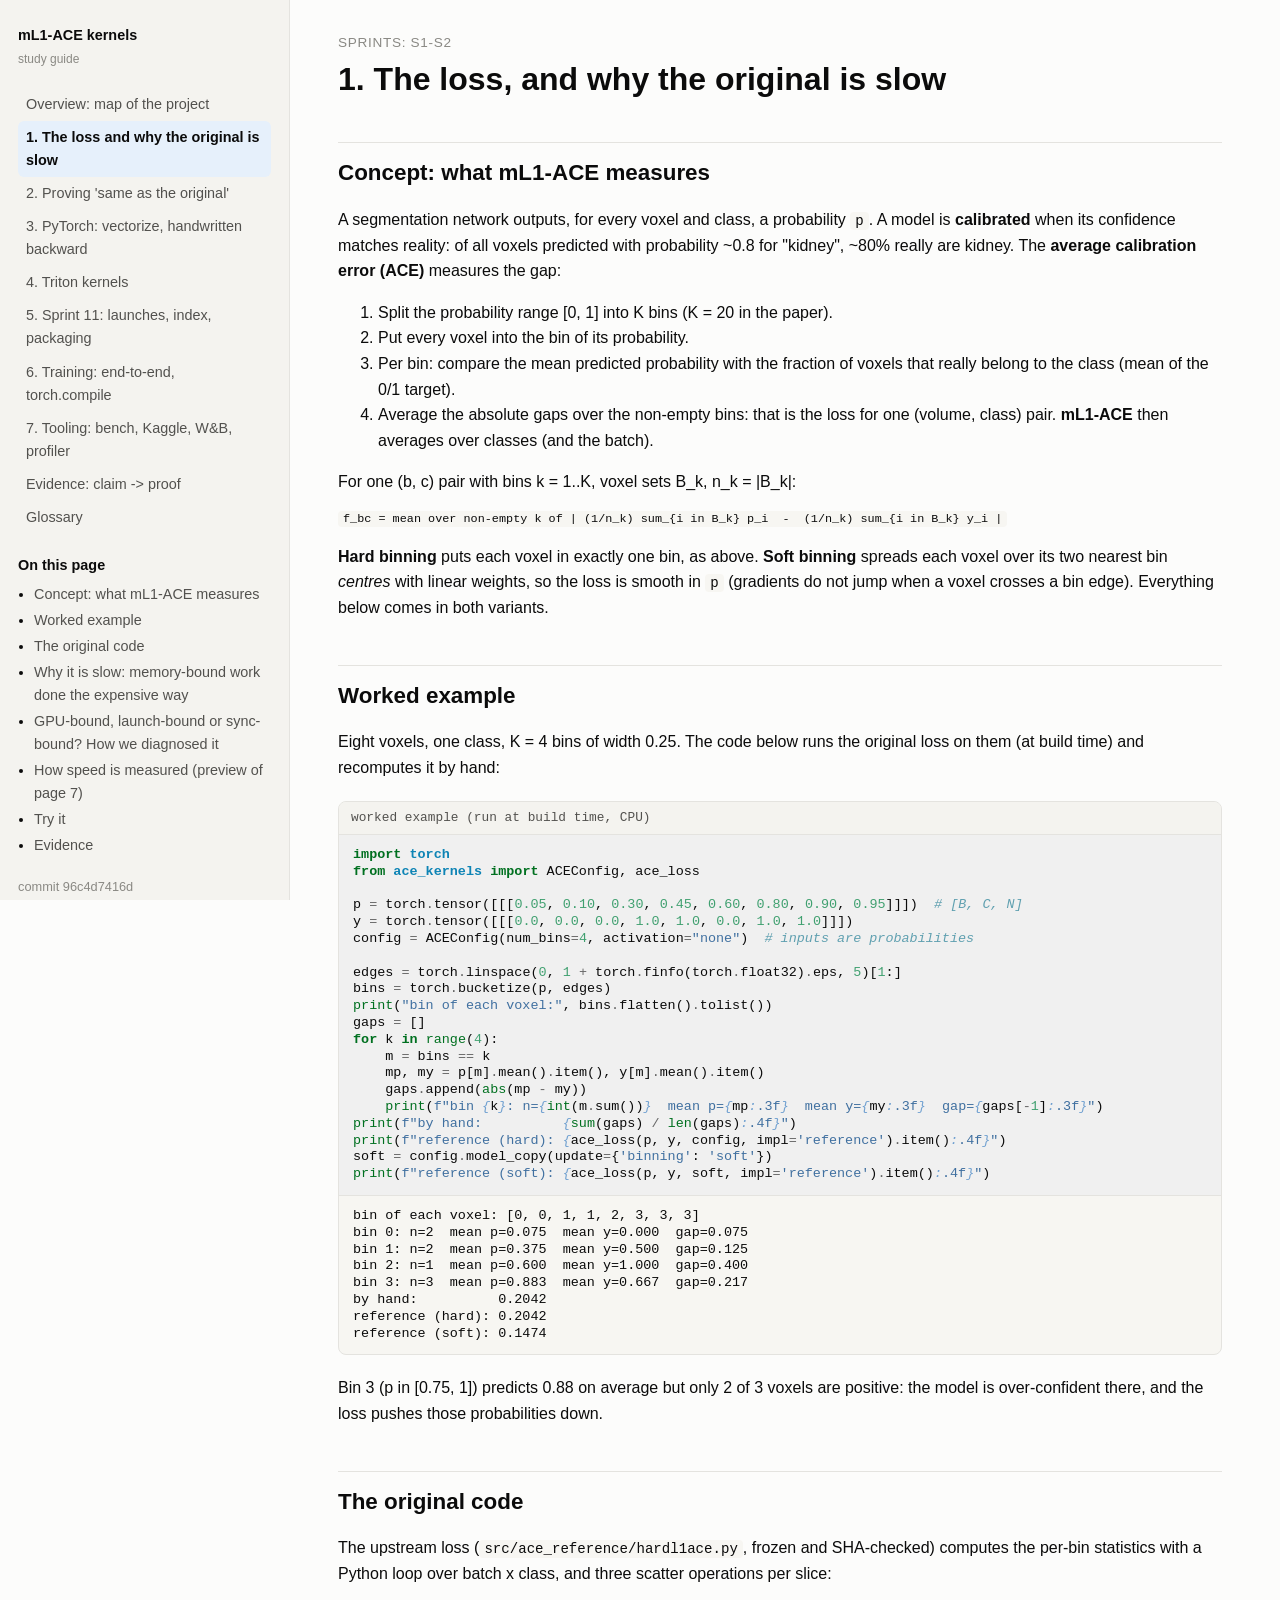
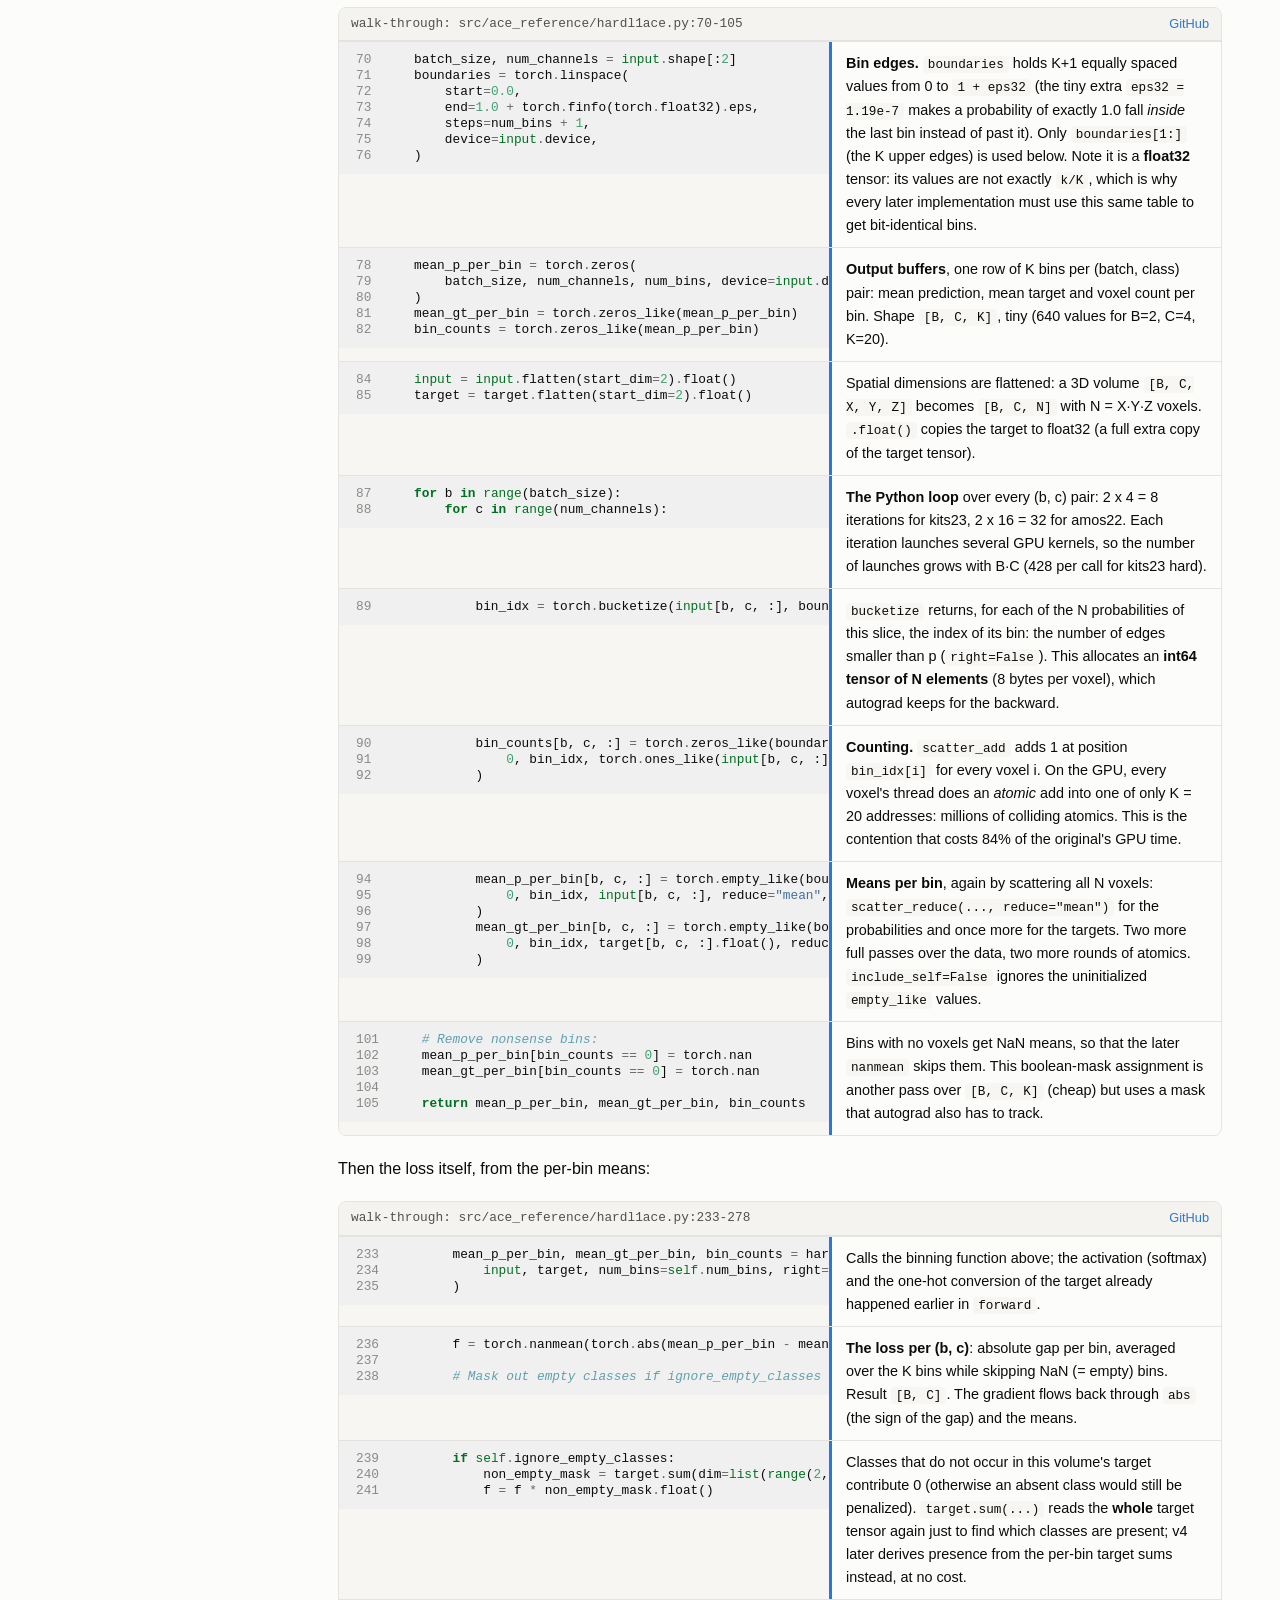
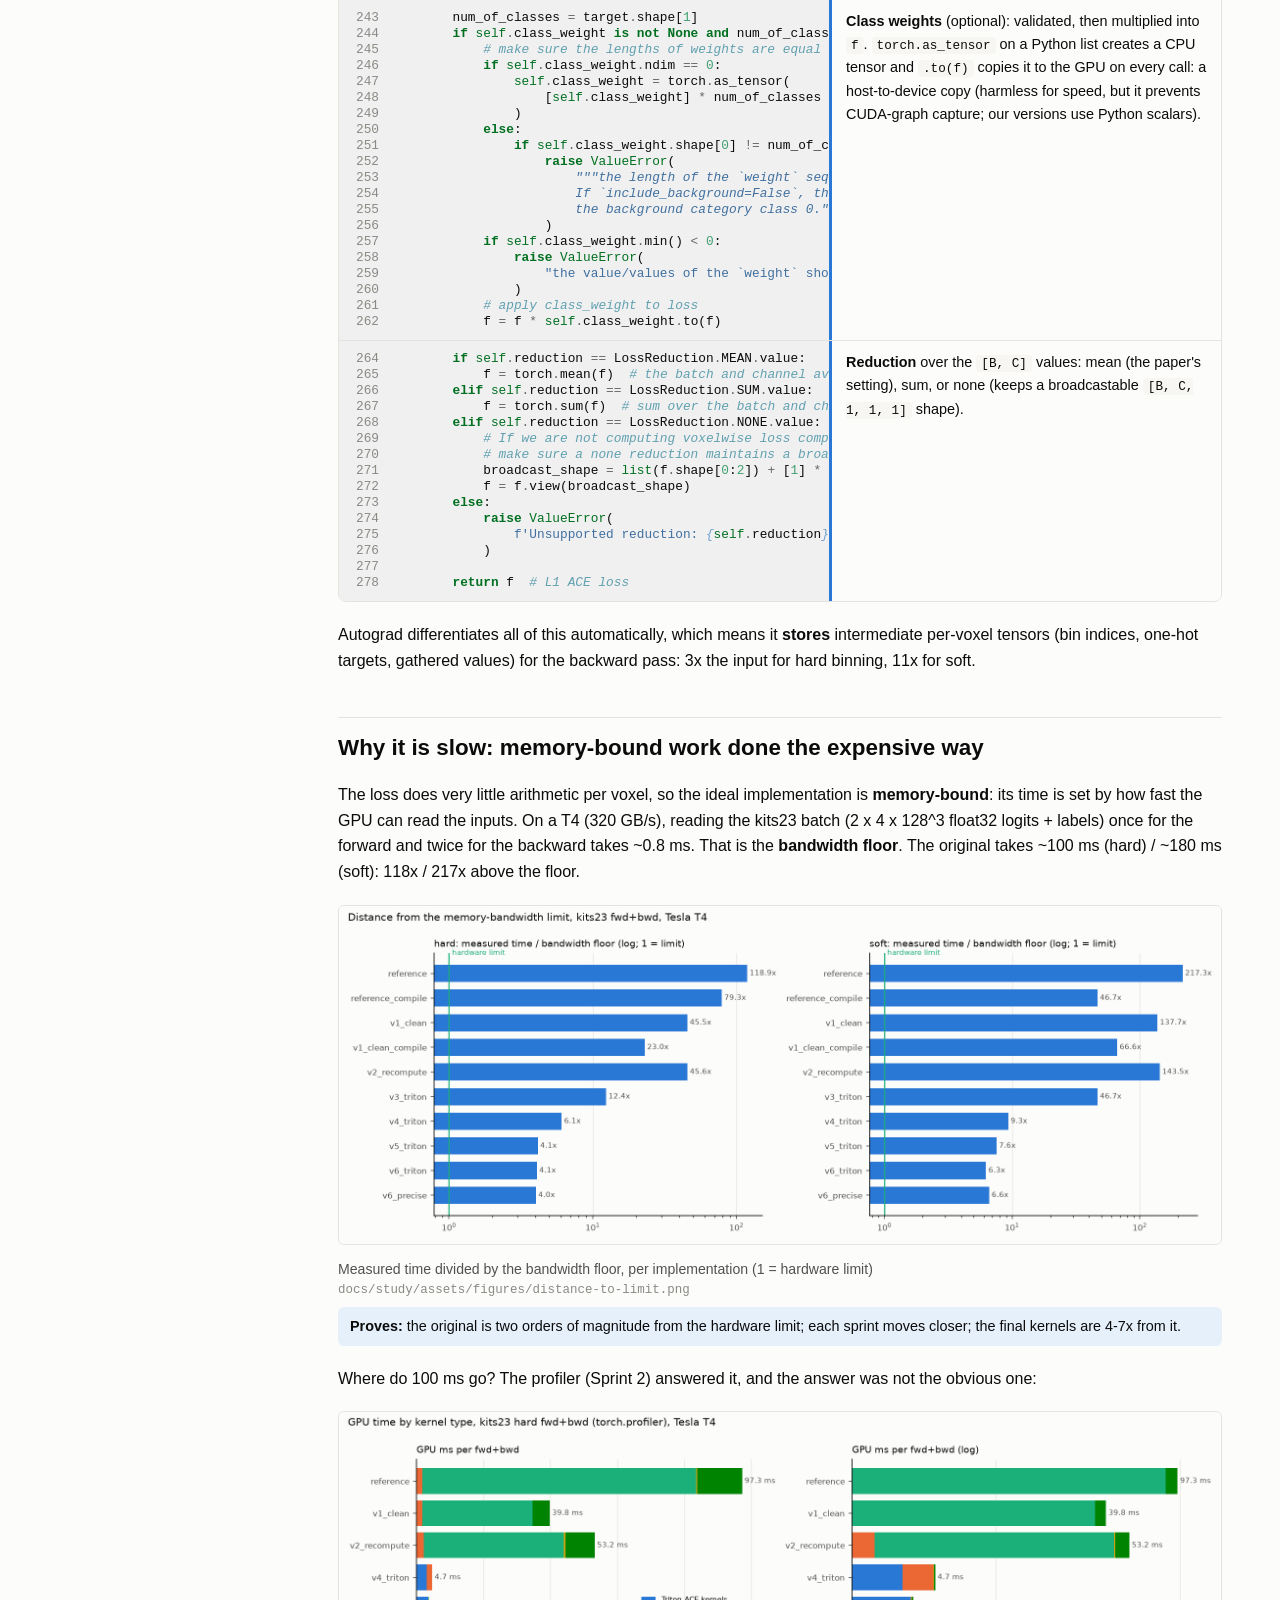
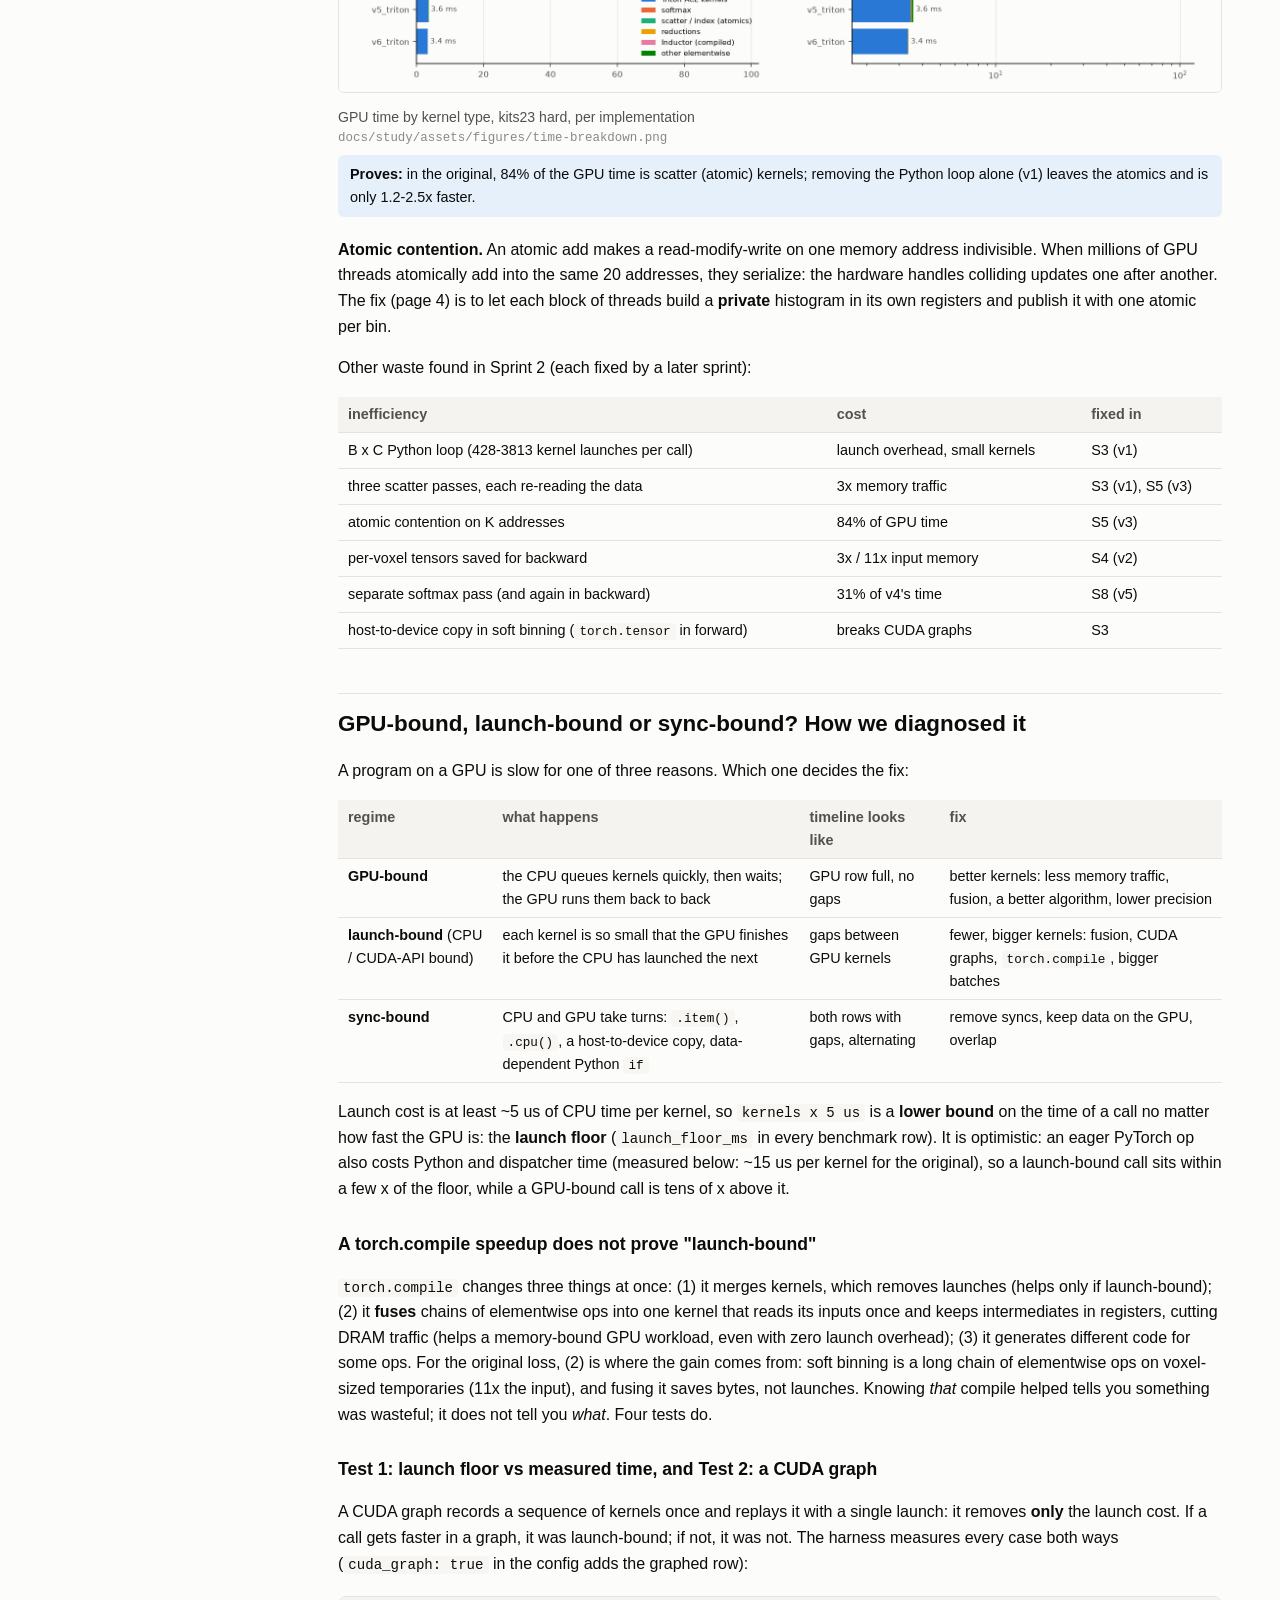
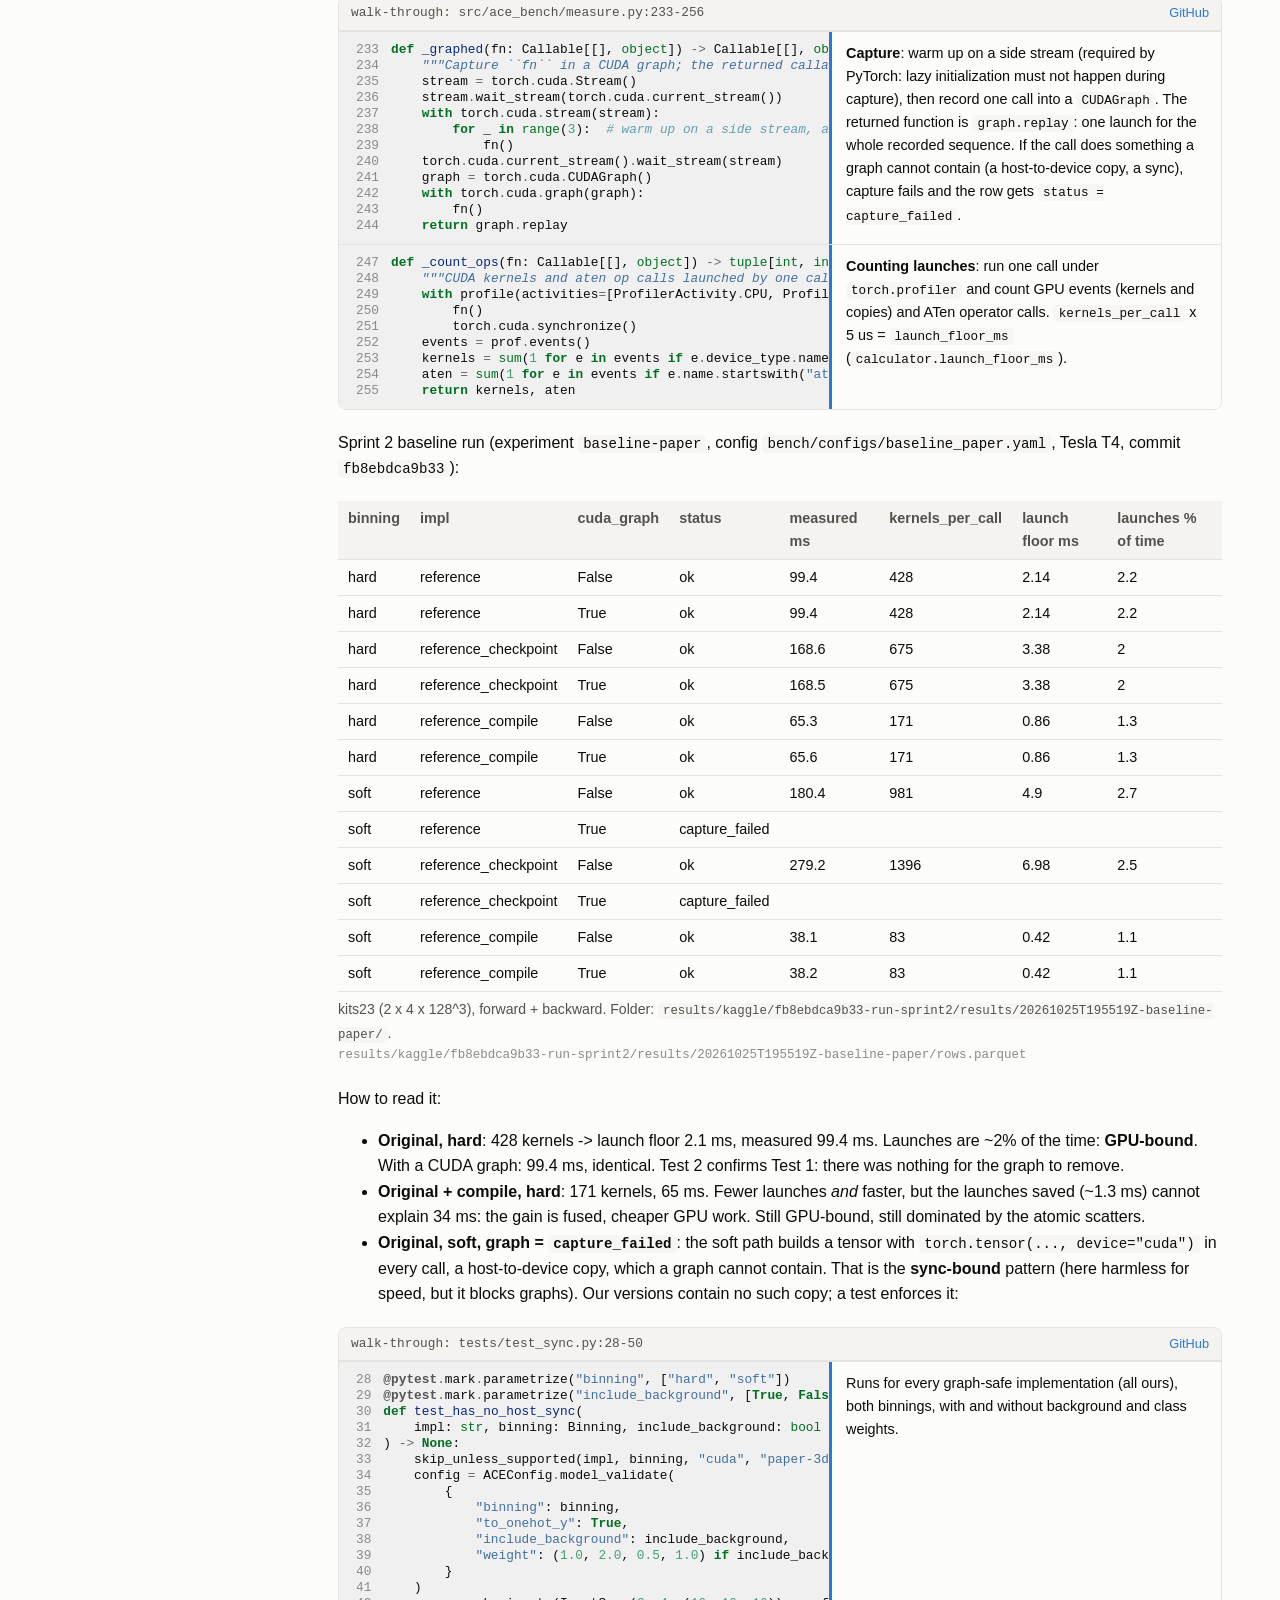
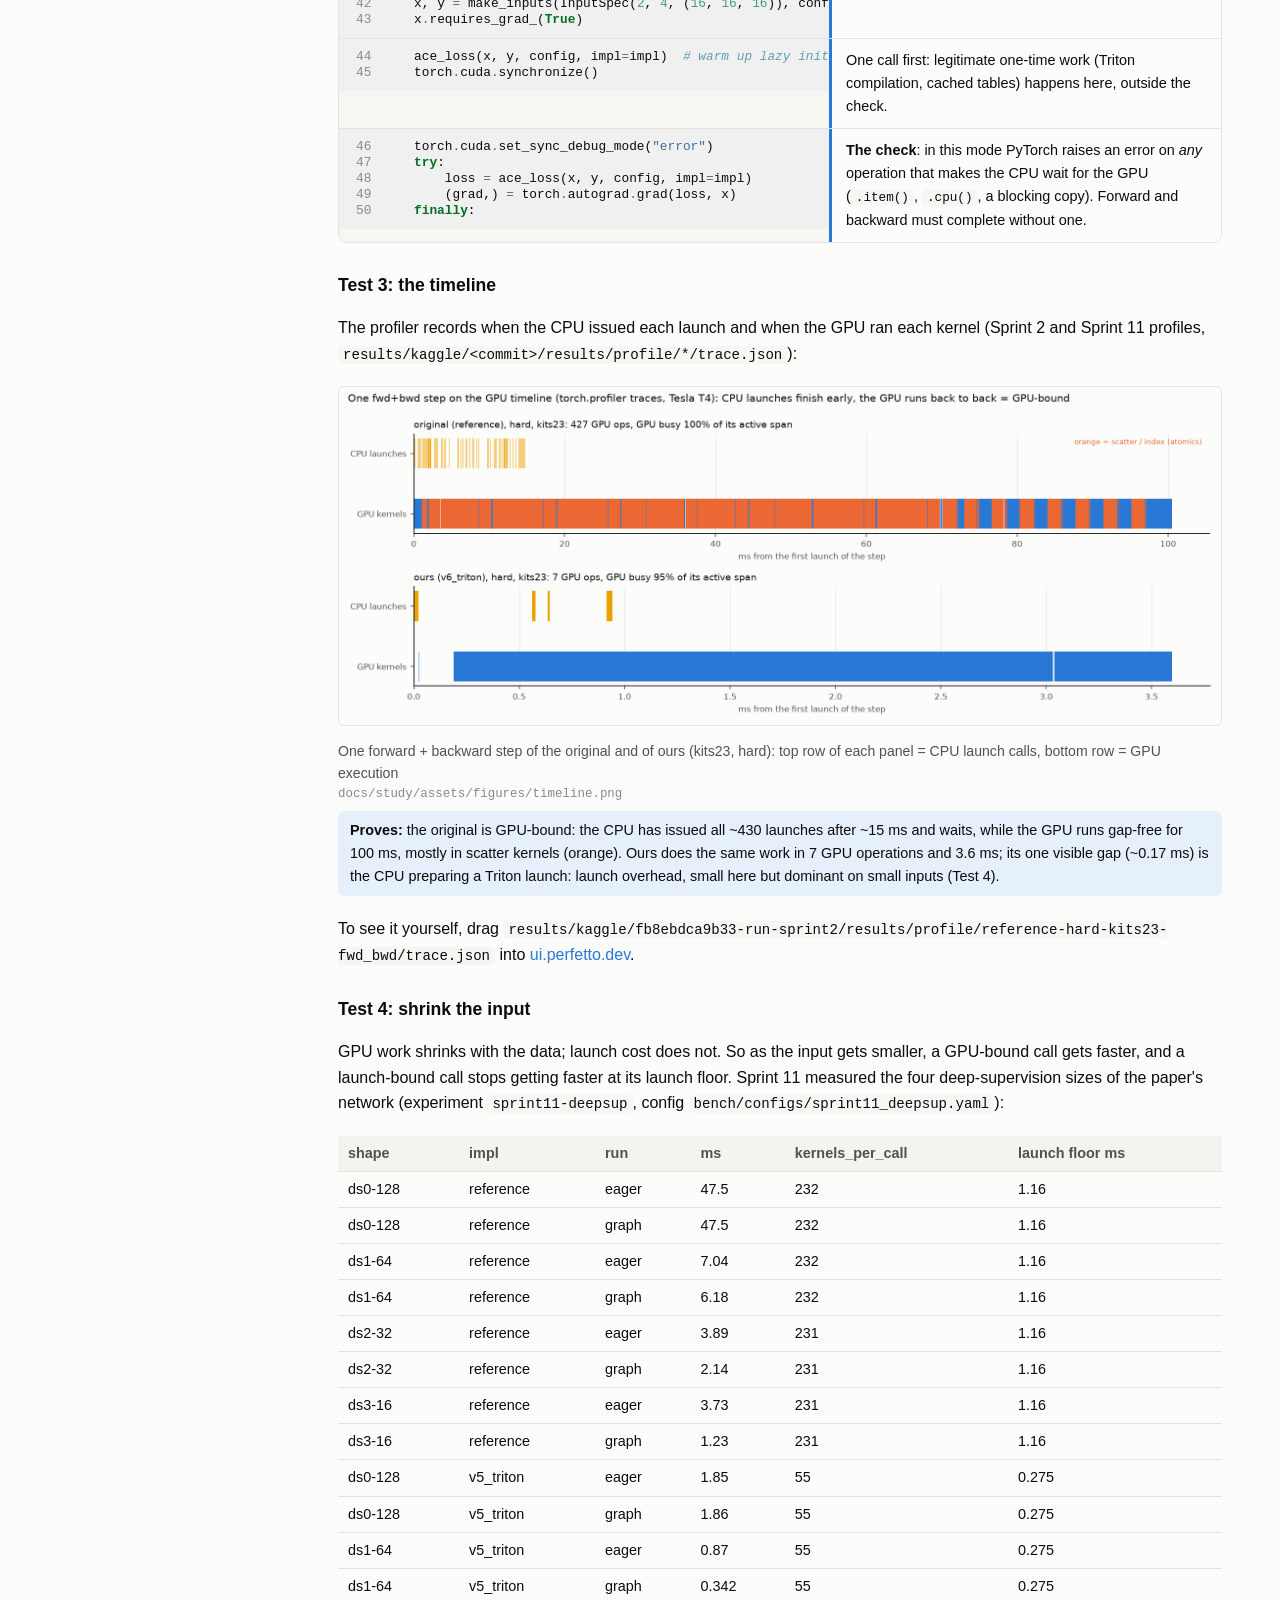
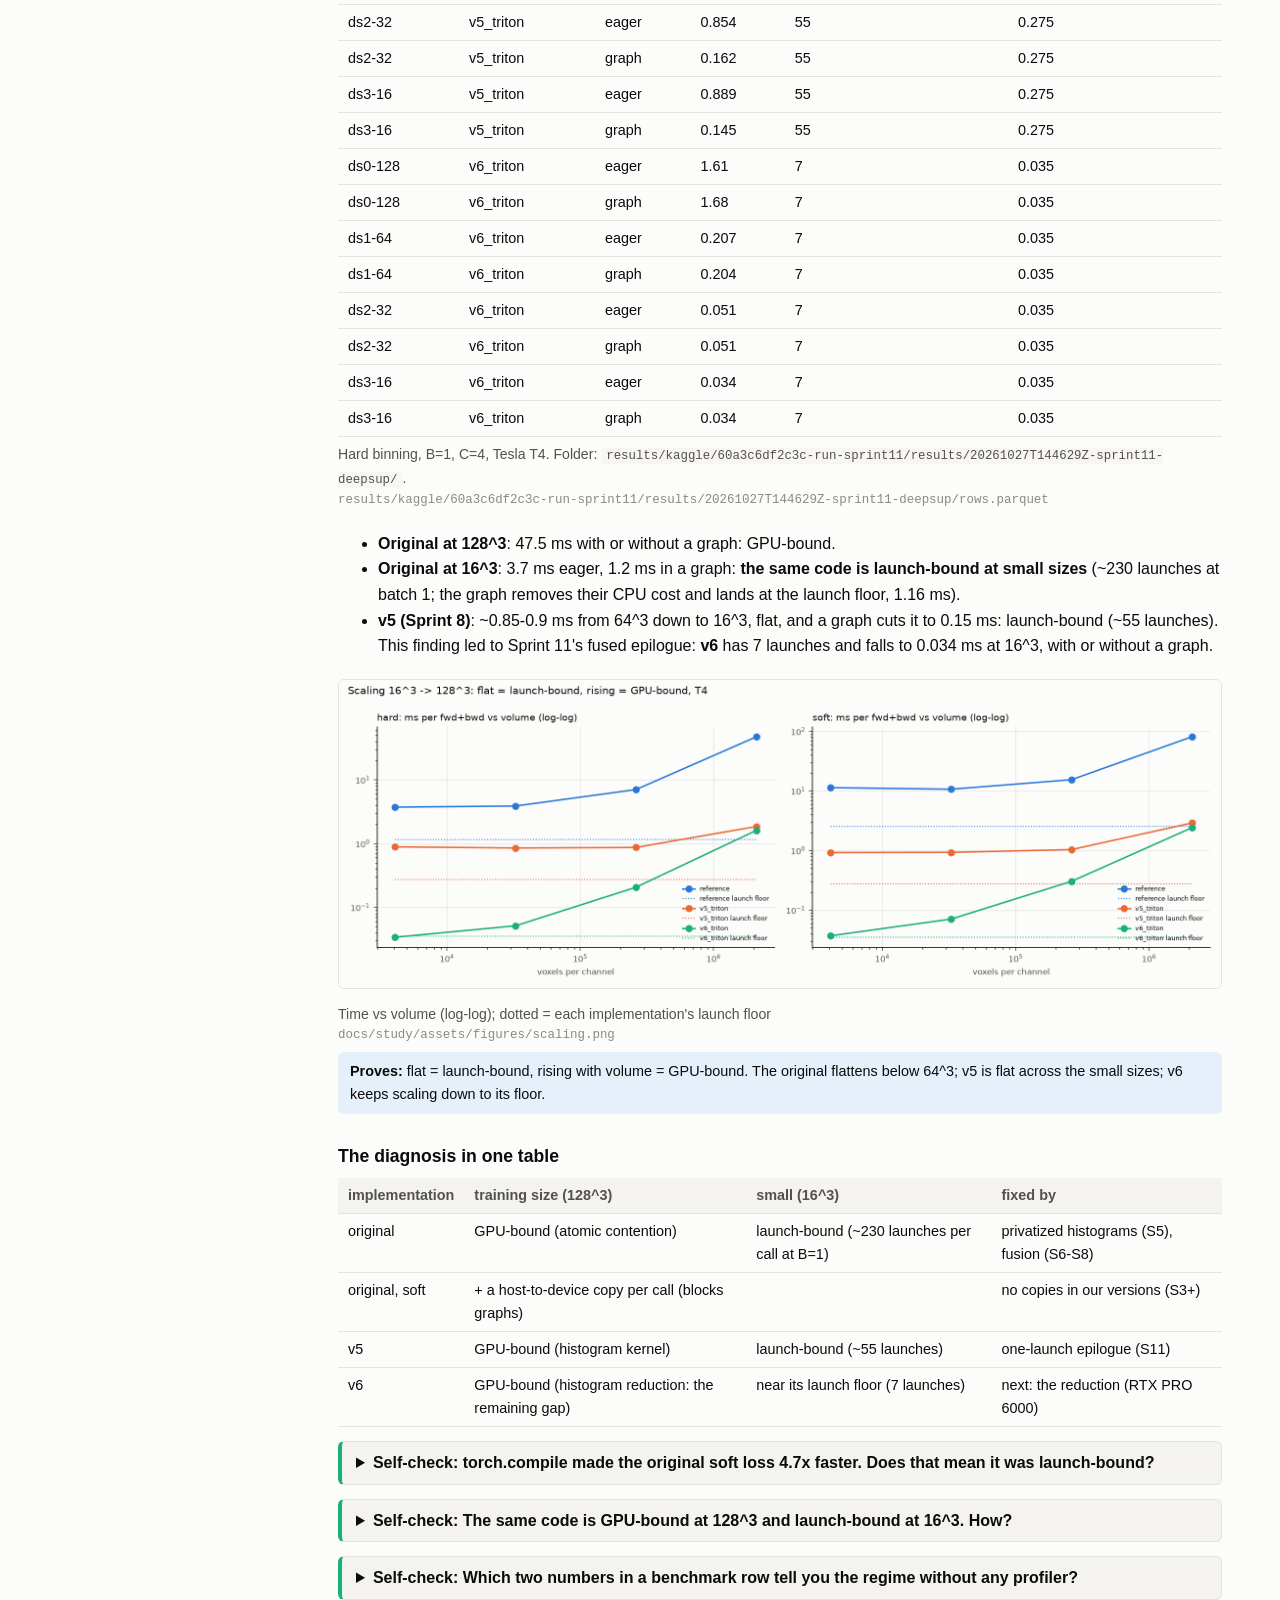
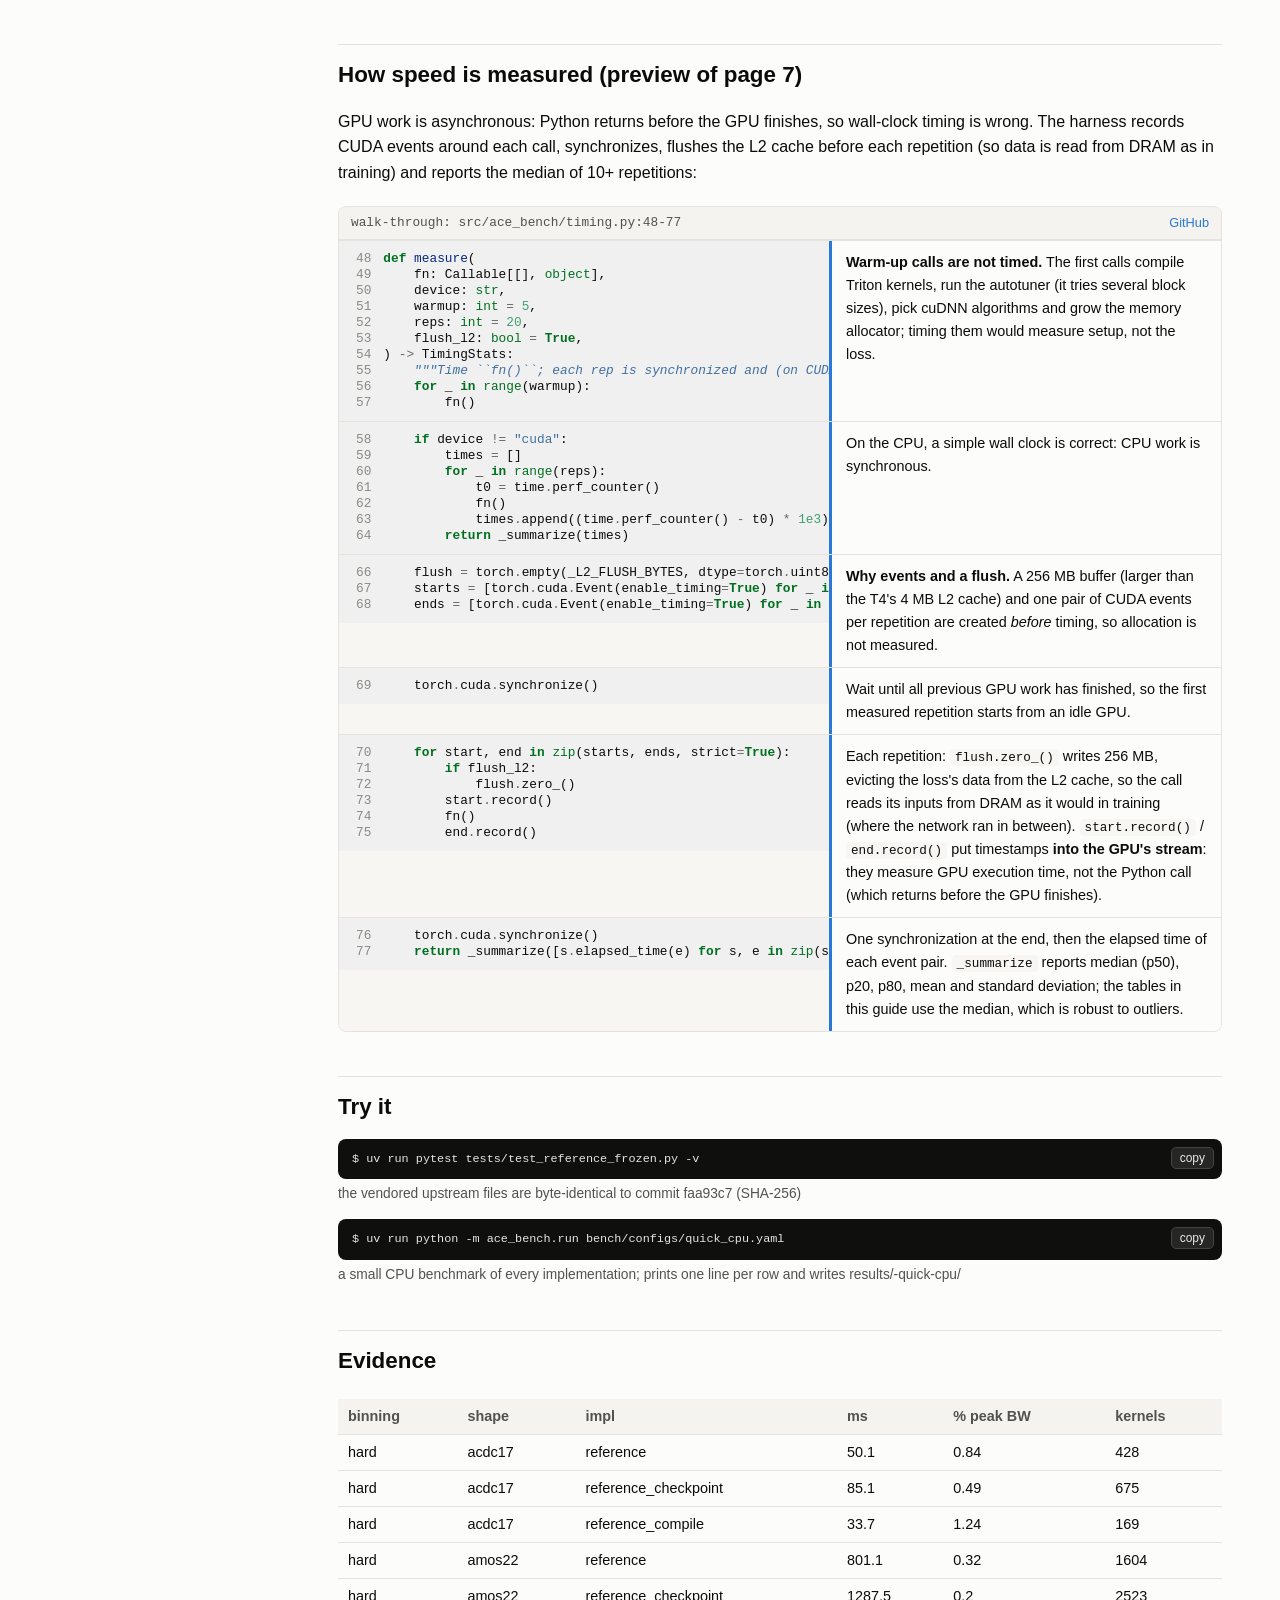
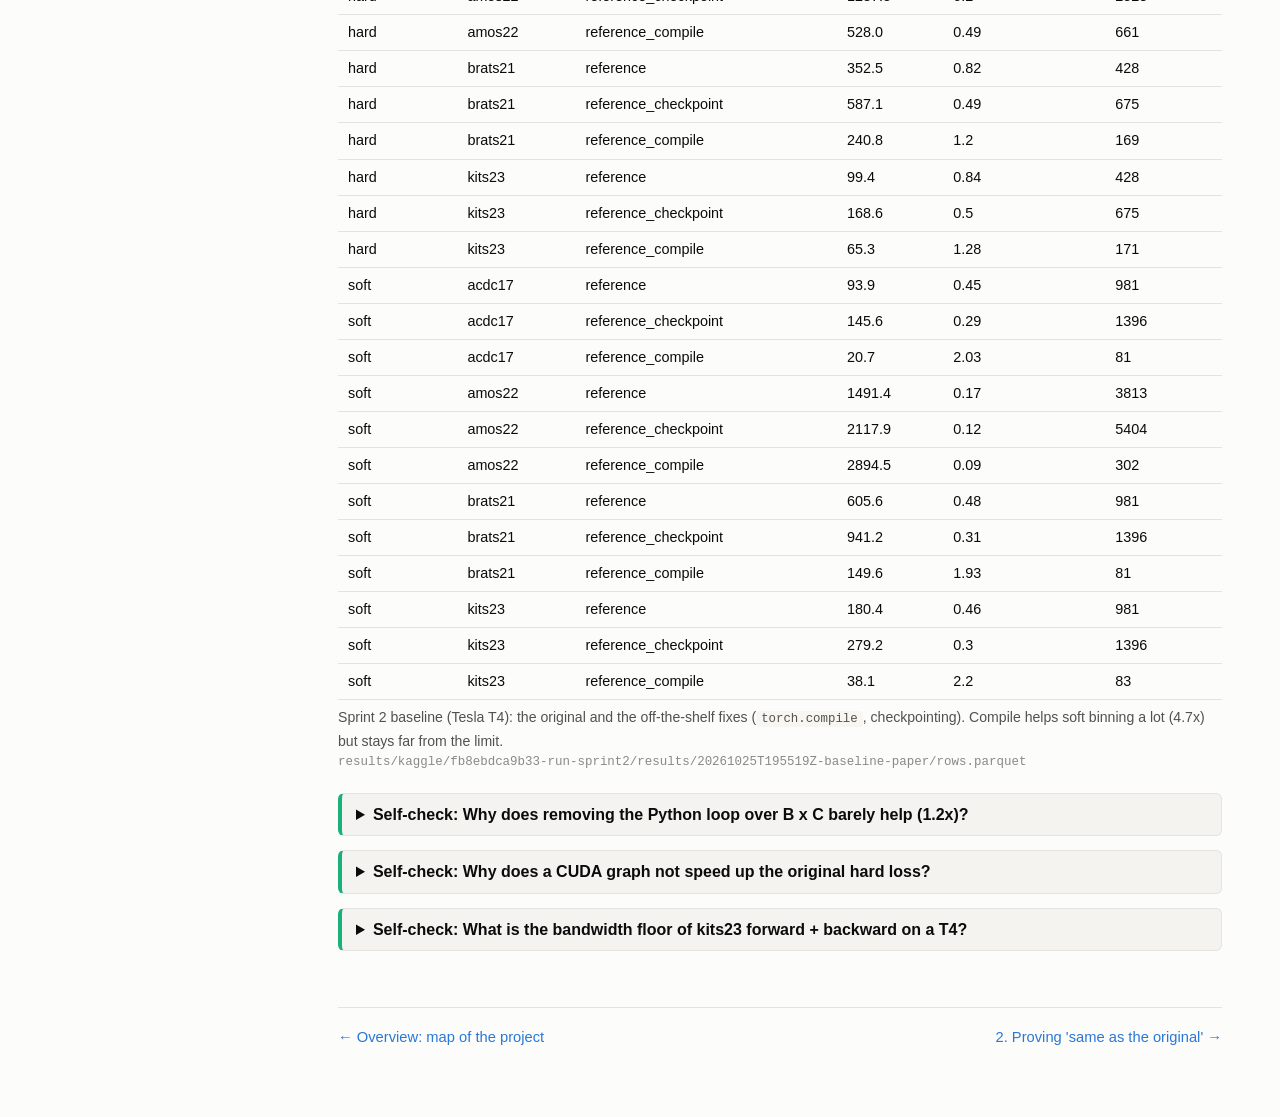
==== commit 4a25cf9a: "Study guide p.2: tolerances explained with mutants, why the reference is less accurate, measure.py w" ====
--- a/docs/study/01-loss.html
+++ b/docs/study/01-loss.html
@@ -8,7 +8,7 @@
 <aside class="side"><a class="brand" href="index.html">mL1-ACE kernels<br>
 <small>study guide</small></a><ol class="pages"><li class=""><a href="index.html">Overview: map of the project</a></li><li class="current"><a href="01-loss.html">1. The loss and why the original is slow</a></li><li class=""><a href="02-correctness.html">2. Proving &#x27;same as the original&#x27;</a></li><li class=""><a href="03-pytorch.html">3. PyTorch: vectorize, handwritten backward</a></li><li class=""><a href="04-triton.html">4. Triton kernels</a></li><li class=""><a href="05-sprint11.html">5. Sprint 11: launches, index, packaging</a></li><li class=""><a href="06-training.html">6. Training: end-to-end, torch.compile</a></li><li class=""><a href="07-tooling.html">7. Tooling: bench, Kaggle, W&amp;B, profiler</a></li><li class=""><a href="evidence.html">Evidence: claim -&gt; proof</a></li><li class=""><a href="glossary.html">Glossary</a></li></ol>
 <div class="toc"><b>On this page</b><ul><li><a href="#concept-what-ml1-ace-measures">Concept: what mL1-ACE measures</a></li><li><a href="#worked-example">Worked example</a></li><li><a href="#the-original-code">The original code</a></li><li><a href="#why-it-is-slow-memory-bound-work-done-the-expensive-way">Why it is slow: memory-bound work done the expensive way</a></li><li><a href="#gpu-bound-launch-bound-or-sync-bound-how-we-diagnosed-it">GPU-bound, launch-bound or sync-bound? How we diagnosed it</a></li><li><a href="#how-speed-is-measured-preview-of-page-7">How speed is measured (preview of page 7)</a></li><li><a href="#try-it">Try it</a></li><li><a href="#evidence">Evidence</a></li></ul></div>
-<p class="meta">commit 1ae681f14f</p></aside>
+<p class="meta">commit 96c4d7416d</p></aside>
 <main><p class="sprints">Sprints: S1-S2</p><h1 id="1-the-loss-and-why-the-original-is-slow">1. The loss, and why the original is slow</h1>
 <h2 id="concept-what-ml1-ace-measures">Concept: what mL1-ACE measures</h2>
 <p>A segmentation network outputs, for every voxel and class, a probability <code>p</code>. A
@@ -68,7 +68,7 @@
 <p>The upstream loss (<code>src/ace_reference/hardl1ace.py</code>, frozen and SHA-checked) computes
 the per-bin statistics with a Python loop over batch x class, and three scatter
 operations per slice:</p>
-<figure class="walk"><div class="code-head"><span class="path">walk-through: src/ace_reference/hardl1ace.py:70-105</span><a href="https://github.com/kapitan05/ace-kernels/blob/1ae681f14fba3a99015fbf64bfc5158a585fdc97/src/ace_reference/hardl1ace.py#L70-L105" target="_blank" rel="noopener">GitHub</a></div><div class="step"><div class="step-code"><div class="highlight"><pre><span></span><span class="linenos">70</span>    <span class="n">batch_size</span><span class="p">,</span> <span class="n">num_channels</span> <span class="o">=</span> <span class="nb">input</span><span class="o">.</span><span class="n">shape</span><span class="p">[:</span><span class="mi">2</span><span class="p">]</span>
+<figure class="walk"><div class="code-head"><span class="path">walk-through: src/ace_reference/hardl1ace.py:70-105</span><a href="https://github.com/kapitan05/ace-kernels/blob/96c4d7416d319bfbb3de6fac816f1df55f6fcc1a/src/ace_reference/hardl1ace.py#L70-L105" target="_blank" rel="noopener">GitHub</a></div><div class="step"><div class="step-code"><div class="highlight"><pre><span></span><span class="linenos">70</span>    <span class="n">batch_size</span><span class="p">,</span> <span class="n">num_channels</span> <span class="o">=</span> <span class="nb">input</span><span class="o">.</span><span class="n">shape</span><span class="p">[:</span><span class="mi">2</span><span class="p">]</span>
 <span class="linenos">71</span>    <span class="n">boundaries</span> <span class="o">=</span> <span class="n">torch</span><span class="o">.</span><span class="n">linspace</span><span class="p">(</span>
 <span class="linenos">72</span>        <span class="n">start</span><span class="o">=</span><span class="mf">0.0</span><span class="p">,</span>
 <span class="linenos">73</span>        <span class="n">end</span><span class="o">=</span><span class="mf">1.0</span> <span class="o">+</span> <span class="n">torch</span><span class="o">.</span><span class="n">finfo</span><span class="p">(</span><span class="n">torch</span><span class="o">.</span><span class="n">float32</span><span class="p">)</span><span class="o">.</span><span class="n">eps</span><span class="p">,</span>
@@ -109,7 +109,7 @@
 </pre></div>
 </div><div class="step-note"><p>Bins with no voxels get NaN means, so that the later <code>nanmean</code> skips them. This boolean-mask assignment is another pass over <code>[B, C, K]</code> (cheap) but uses a mask that autograd also has to track.</p></div></div></figure>
 <p>Then the loss itself, from the per-bin means:</p>
-<figure class="walk"><div class="code-head"><span class="path">walk-through: src/ace_reference/hardl1ace.py:233-278</span><a href="https://github.com/kapitan05/ace-kernels/blob/1ae681f14fba3a99015fbf64bfc5158a585fdc97/src/ace_reference/hardl1ace.py#L233-L278" target="_blank" rel="noopener">GitHub</a></div><div class="step"><div class="step-code"><div class="highlight"><pre><span></span><span class="linenos">233</span>        <span class="n">mean_p_per_bin</span><span class="p">,</span> <span class="n">mean_gt_per_bin</span><span class="p">,</span> <span class="n">bin_counts</span> <span class="o">=</span> <span class="n">hard_binned_calibration</span><span class="p">(</span>
+<figure class="walk"><div class="code-head"><span class="path">walk-through: src/ace_reference/hardl1ace.py:233-278</span><a href="https://github.com/kapitan05/ace-kernels/blob/96c4d7416d319bfbb3de6fac816f1df55f6fcc1a/src/ace_reference/hardl1ace.py#L233-L278" target="_blank" rel="noopener">GitHub</a></div><div class="step"><div class="step-code"><div class="highlight"><pre><span></span><span class="linenos">233</span>        <span class="n">mean_p_per_bin</span><span class="p">,</span> <span class="n">mean_gt_per_bin</span><span class="p">,</span> <span class="n">bin_counts</span> <span class="o">=</span> <span class="n">hard_binned_calibration</span><span class="p">(</span>
 <span class="linenos">234</span>            <span class="nb">input</span><span class="p">,</span> <span class="n">target</span><span class="p">,</span> <span class="n">num_bins</span><span class="o">=</span><span class="bp">self</span><span class="o">.</span><span class="n">num_bins</span><span class="p">,</span> <span class="n">right</span><span class="o">=</span><span class="bp">self</span><span class="o">.</span><span class="n">right</span>
 <span class="linenos">235</span>        <span class="p">)</span>
 </pre></div>
@@ -272,7 +272,7 @@
 it removes <strong>only</strong> the launch cost. If a call gets faster in a graph, it was
 launch-bound; if not, it was not. The harness measures every case both ways
 (<code>cuda_graph: true</code> in the config adds the graphed row):</p>
-<figure class="walk"><div class="code-head"><span class="path">walk-through: src/ace_bench/measure.py:233-256</span><a href="https://github.com/kapitan05/ace-kernels/blob/1ae681f14fba3a99015fbf64bfc5158a585fdc97/src/ace_bench/measure.py#L233-L256" target="_blank" rel="noopener">GitHub</a></div><div class="step"><div class="step-code"><div class="highlight"><pre><span></span><span class="linenos">233</span><span class="k">def</span><span class="w"> </span><span class="nf">_graphed</span><span class="p">(</span><span class="n">fn</span><span class="p">:</span> <span class="n">Callable</span><span class="p">[[],</span> <span class="nb">object</span><span class="p">])</span> <span class="o">-&gt;</span> <span class="n">Callable</span><span class="p">[[],</span> <span class="nb">object</span><span class="p">]:</span>
+<figure class="walk"><div class="code-head"><span class="path">walk-through: src/ace_bench/measure.py:233-256</span><a href="https://github.com/kapitan05/ace-kernels/blob/96c4d7416d319bfbb3de6fac816f1df55f6fcc1a/src/ace_bench/measure.py#L233-L256" target="_blank" rel="noopener">GitHub</a></div><div class="step"><div class="step-code"><div class="highlight"><pre><span></span><span class="linenos">233</span><span class="k">def</span><span class="w"> </span><span class="nf">_graphed</span><span class="p">(</span><span class="n">fn</span><span class="p">:</span> <span class="n">Callable</span><span class="p">[[],</span> <span class="nb">object</span><span class="p">])</span> <span class="o">-&gt;</span> <span class="n">Callable</span><span class="p">[[],</span> <span class="nb">object</span><span class="p">]:</span>
 <span class="linenos">234</span><span class="w">    </span><span class="sd">"""Capture ``fn`` in a CUDA graph; the returned callable replays it."""</span>
 <span class="linenos">235</span>    <span class="n">stream</span> <span class="o">=</span> <span class="n">torch</span><span class="o">.</span><span class="n">cuda</span><span class="o">.</span><span class="n">Stream</span><span class="p">()</span>
 <span class="linenos">236</span>    <span class="n">stream</span><span class="o">.</span><span class="n">wait_stream</span><span class="p">(</span><span class="n">torch</span><span class="o">.</span><span class="n">cuda</span><span class="o">.</span><span class="n">current_stream</span><span class="p">())</span>
@@ -312,7 +312,7 @@
   graph cannot contain. That is the <strong>sync-bound</strong> pattern (here harmless for speed, but
   it blocks graphs). Our versions contain no such copy; a test enforces it:</li>
 </ul>
-<figure class="walk"><div class="code-head"><span class="path">walk-through: tests/test_sync.py:28-50</span><a href="https://github.com/kapitan05/ace-kernels/blob/1ae681f14fba3a99015fbf64bfc5158a585fdc97/tests/test_sync.py#L28-L50" target="_blank" rel="noopener">GitHub</a></div><div class="step"><div class="step-code"><div class="highlight"><pre><span></span><span class="linenos">28</span><span class="nd">@pytest</span><span class="o">.</span><span class="n">mark</span><span class="o">.</span><span class="n">parametrize</span><span class="p">(</span><span class="s2">"binning"</span><span class="p">,</span> <span class="p">[</span><span class="s2">"hard"</span><span class="p">,</span> <span class="s2">"soft"</span><span class="p">])</span>
+<figure class="walk"><div class="code-head"><span class="path">walk-through: tests/test_sync.py:28-50</span><a href="https://github.com/kapitan05/ace-kernels/blob/96c4d7416d319bfbb3de6fac816f1df55f6fcc1a/tests/test_sync.py#L28-L50" target="_blank" rel="noopener">GitHub</a></div><div class="step"><div class="step-code"><div class="highlight"><pre><span></span><span class="linenos">28</span><span class="nd">@pytest</span><span class="o">.</span><span class="n">mark</span><span class="o">.</span><span class="n">parametrize</span><span class="p">(</span><span class="s2">"binning"</span><span class="p">,</span> <span class="p">[</span><span class="s2">"hard"</span><span class="p">,</span> <span class="s2">"soft"</span><span class="p">])</span>
 <span class="linenos">29</span><span class="nd">@pytest</span><span class="o">.</span><span class="n">mark</span><span class="o">.</span><span class="n">parametrize</span><span class="p">(</span><span class="s2">"include_background"</span><span class="p">,</span> <span class="p">[</span><span class="kc">True</span><span class="p">,</span> <span class="kc">False</span><span class="p">])</span>
 <span class="linenos">30</span><span class="k">def</span><span class="w"> </span><span class="nf">test_has_no_host_sync</span><span class="p">(</span>
 <span class="linenos">31</span>    <span class="n">impl</span><span class="p">:</span> <span class="nb">str</span><span class="p">,</span> <span class="n">binning</span><span class="p">:</span> <span class="n">Binning</span><span class="p">,</span> <span class="n">include_background</span><span class="p">:</span> <span class="nb">bool</span>
@@ -406,7 +406,7 @@
 is wrong. The harness records CUDA events around each call, synchronizes, flushes the
 L2 cache before each repetition (so data is read from DRAM as in training) and reports
 the median of 10+ repetitions:</p>
-<figure class="walk"><div class="code-head"><span class="path">walk-through: src/ace_bench/timing.py:48-77</span><a href="https://github.com/kapitan05/ace-kernels/blob/1ae681f14fba3a99015fbf64bfc5158a585fdc97/src/ace_bench/timing.py#L48-L77" target="_blank" rel="noopener">GitHub</a></div><div class="step"><div class="step-code"><div class="highlight"><pre><span></span><span class="linenos">48</span><span class="k">def</span><span class="w"> </span><span class="nf">measure</span><span class="p">(</span>
+<figure class="walk"><div class="code-head"><span class="path">walk-through: src/ace_bench/timing.py:48-77</span><a href="https://github.com/kapitan05/ace-kernels/blob/96c4d7416d319bfbb3de6fac816f1df55f6fcc1a/src/ace_bench/timing.py#L48-L77" target="_blank" rel="noopener">GitHub</a></div><div class="step"><div class="step-code"><div class="highlight"><pre><span></span><span class="linenos">48</span><span class="k">def</span><span class="w"> </span><span class="nf">measure</span><span class="p">(</span>
 <span class="linenos">49</span>    <span class="n">fn</span><span class="p">:</span> <span class="n">Callable</span><span class="p">[[],</span> <span class="nb">object</span><span class="p">],</span>
 <span class="linenos">50</span>    <span class="n">device</span><span class="p">:</span> <span class="nb">str</span><span class="p">,</span>
 <span class="linenos">51</span>    <span class="n">warmup</span><span class="p">:</span> <span class="nb">int</span> <span class="o">=</span> <span class="mi">5</span><span class="p">,</span>
